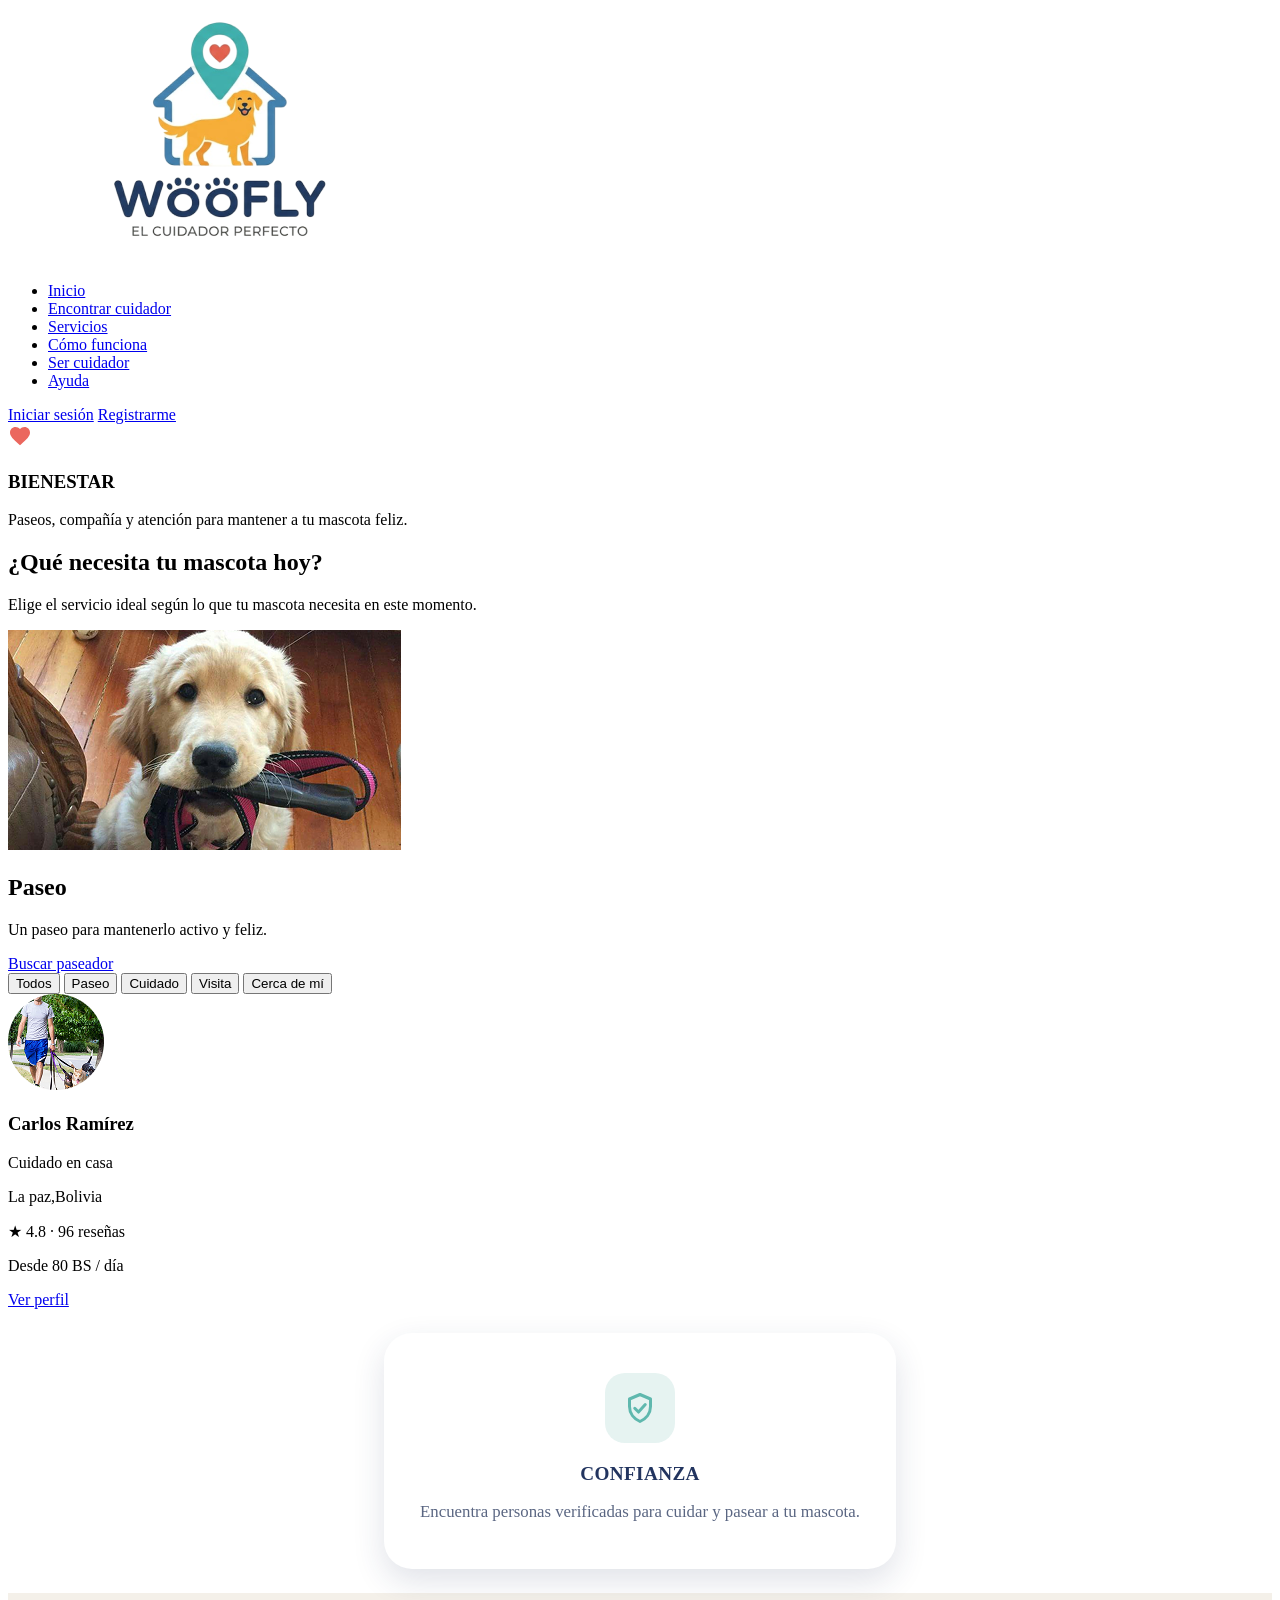
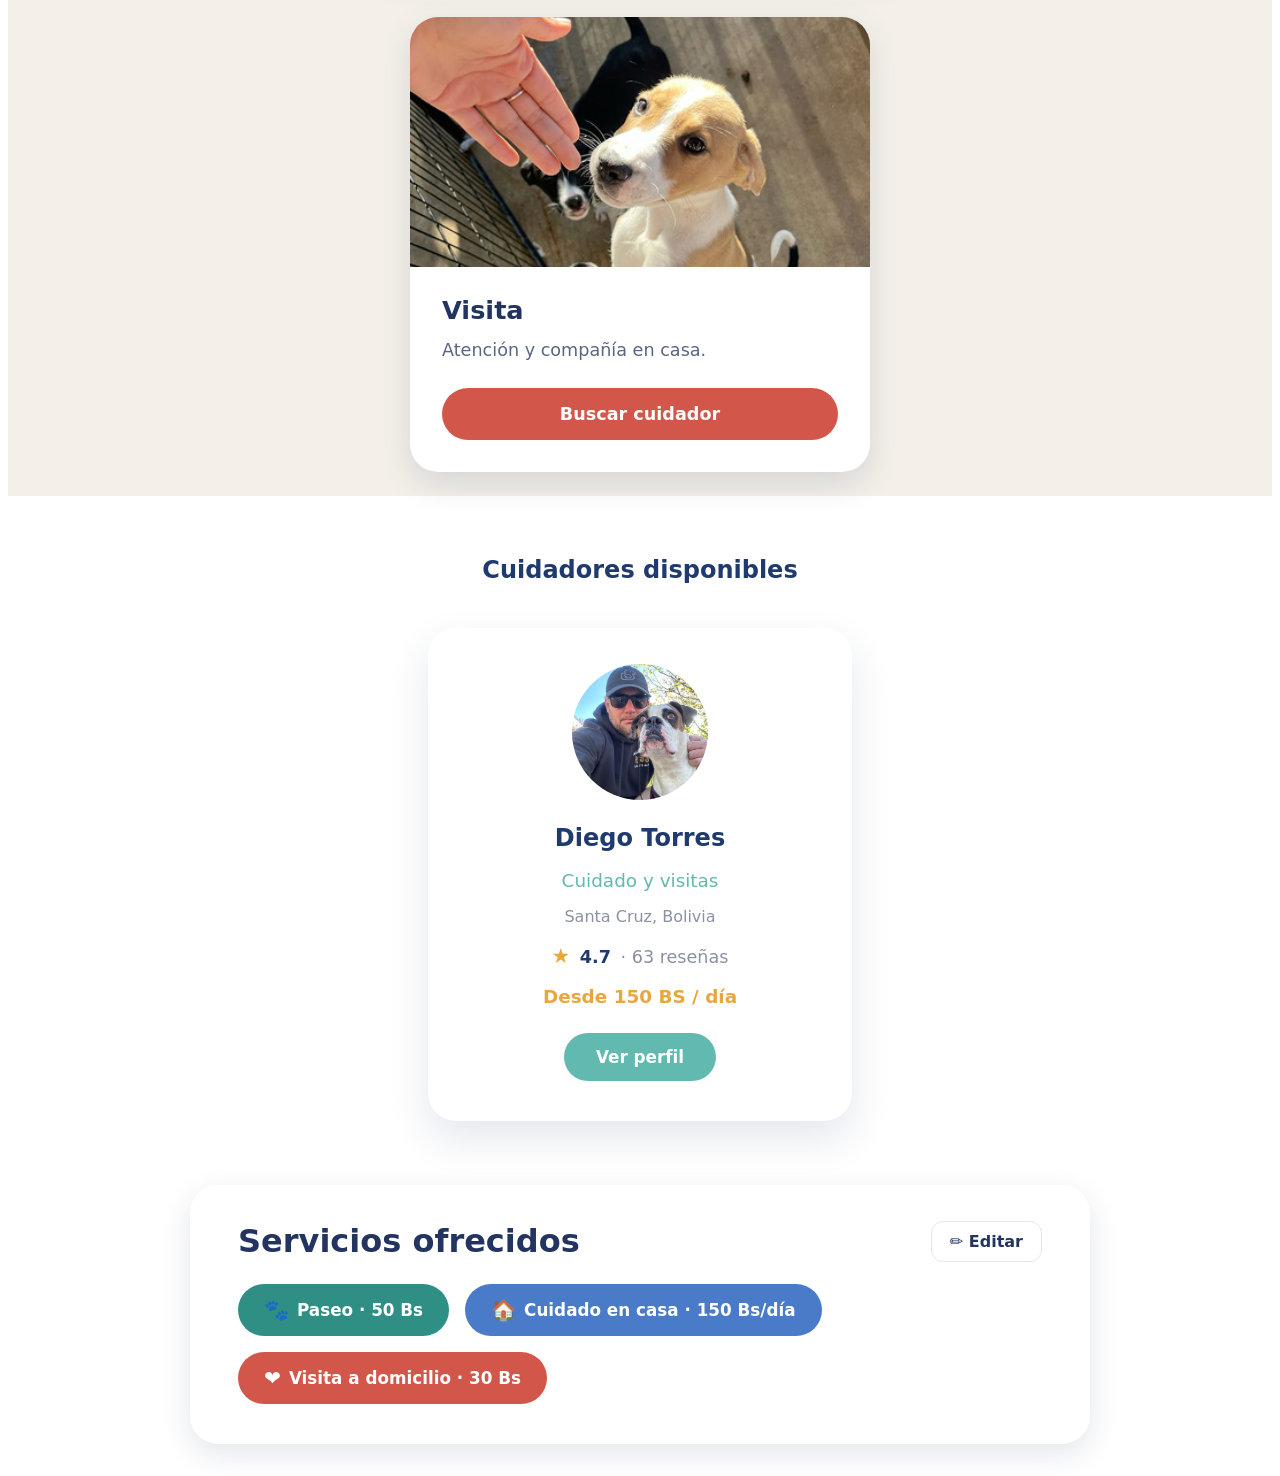
==== index.html @ 5b4094e2 "Merge pull request #14 from raquelgonzales-droid/ramaRaquel Implementación W11 - Filtros de búsqueda" ====
<!DOCTYPE html>
<html lang="es">

<head>
    <meta charset="UTF-8">
    <meta name="viewport" content="width=device-width, initial-scale=1.0">
    <title>Woofly</title>
    <link rel="stylesheet" href="css/style.css">
</head>

<body>

    <!-- W1: MENÚ DE NAVEGACIÓN -->
    <header id="w1" class="header">
        <nav class="navbar">

            <!-- LOGO -->
            <div class="logo">
               <img src="logo-woofly.png" alt="Logo Woofly">
            </div>

            <!-- MENÚ DE NAVEGACIÓN -->
            <ul class="nav-links">
                <li><a href="#w1">Inicio</a></li>
                <li><a href="#w13">Encontrar cuidador</a></li>
                <li><a href="#w7">Servicios</a></li>
                <li><a href="#w37">Cómo funciona</a></li>
                <li><a href="#w49">Ser cuidador</a></li>
                <li><a href="#">Ayuda</a></li>
            </ul>

            <!-- BOTONES -->
            <div class="nav-buttons">
                <a href="#" class="btn-login">Iniciar sesión</a>
                <a href="#" class="btn-register">Registrarme</a>
            </div>

        </nav>
    </header>
    <!-- FRANJA DE BENEFICIOS (W5: BIENESTAR) -->
    <section class="beneficios-seccion">
        <div class="beneficios-grid">

            <!-- Espacio reservado para Beneficio 1 (si un compañero hace Confianza) -->
            <div class="beneficio-espacio"></div>

            <!-- W5: BENEFICIO BIENESTAR -->
            <article id="w5" class="w5-tarjeta">
                <div class="w5-icono">
                    <svg width="24" height="24" viewBox="0 0 24 24" fill="#eb675e" xmlns="http://www.w3.org/2000/svg" aria-hidden="true">
                        <path d="M12 21.35l-1.45-1.32C5.4 15.36 2 12.28 2 8.5 2 5.42 4.42 3 7.5 3c1.74 0 3.41.81 4.5 2.09C13.09 3.81 14.76 3 16.5 3 19.58 3 22 5.42 22 8.5c0 3.78-3.4 6.86-8.55 11.54L12 21.35z"/>
                    </svg>
                </div>
                <h3>BIENESTAR</h3>
                <p>Paseos, compañía y atención para mantener a tu mascota feliz.</p>
            </article>

            <!-- Espacio reservado para Beneficio 3 (si un compañero hace Comodidad) -->
            <div class="beneficio-espacio"></div>

        </div>
    </section>
    <!-- W6: TÍTULO DE SERVICIOS -->
    <section id="w6" class="w6-encabezado">
        <h2>¿Qué necesita tu mascota hoy?</h2>
        <p>Elige el servicio ideal según lo que tu mascota necesita en este momento.</p>
    </section>

    <main>

        <!-- W7: SERVICIO DE PASEO -->
        <section id="w7" class="servicio-paseo">
            <div class="tarjeta-paseo">

                <img src="perro-paseo.png" alt="Perro disfrutando de un paseo">

                <div class="contenido-paseo">
                    <h2>Paseo</h2>

                    <p>
                        Un paseo para mantenerlo activo y feliz.
                    </p>

                    <a href="#w13" class="btn-paseador">
                        Buscar paseador
                    </a>
                </div>

            </div>
        </section>
        <!-- W11: FILTROS DE BÚSQUEDA -->
    <section id="w11" class="w11-filtros" aria-label="Filtros de búsqueda de cuidadores">
        <button type="button" class="w11-pill activo" data-filtro="todos">Todos</button>
        <button type="button" class="w11-pill" data-filtro="paseo">Paseo</button>
        <button type="button" class="w11-pill" data-filtro="cuidado">Cuidado</button>
        <button type="button" class="w11-pill" data-filtro="visita">Visita</button>
        <button type="button" class="w11-pill" data-filtro="cerca">Cerca de mí</button>
    </section>

        <!-- W13: PERFIL DE CUIDADOR 2 -->
        <section id="w13">
            <article class="w13-tarjeta">
                <img src="carlos-ramirez.png" alt="Foto de perfil de Carlos Ramírez" class="w13-foto">

                <h3 class="w13-nombre">Carlos Ramírez</h3>

                <p class="w13-servicio">Cuidado en casa</p>

                <p class="w13-ubicacion">La paz,Bolivia</p>

                <div class="w13-calificacion">
                    <span class="w13-estrella" aria-hidden="true">★</span>
                    <span class="w13-puntaje">4.8</span>
                    <span class="w13-resenas">· 96 reseñas</span>
                </div>

                <p class="w13-precio">Desde 80 BS / día</p>

                <a href="perfil-cuidador.html" class="w13-btn">Ver perfil</a>
            </article>
        </section>

        <!-- W19: PRESENTACIÓN -->
        <section id="w19"></section>

        <!-- W25: RESEÑAS DE OTRAS FAMILIAS -->
        <section id="w25"></section>

        <!-- W31: MAPA DE UBICACIÓN -->
        <section id="w31"></section>

        <!-- W37: PASO 03 - RESERVA -->
        <section id="w37"></section>

        <!-- W43: SERVICIO DE VISITAS -->
        <section id="w43"></section>

        <!-- W49: BENEFICIO: CONECTA CON DUEÑOS -->
        <section id="w49"></section>

    </main>
    <header>
        <!-- Encabezado y navegación -->
    </header>

    <main>

        <!-- SECCIONES W1 - W34 -->

        <section id="w1">
            <!-- W1 -->
        </section>

        <section id="w2">
            <!-- W2 -->
        </section>

        <section id="w3">
    <article class="w3-tarjeta">
        <div class="w3-icono" aria-hidden="true">
            <!-- Escudo con check: símbolo de seguridad y confianza -->
            <svg viewBox="0 0 24 24" fill="none"
                stroke="currentColor"
                stroke-width="2"
                stroke-linecap="round"
                stroke-linejoin="round">
                <path d="M12 3l7 3v5c0 4.5-3 8.2-7 10-4-1.8-7-5.5-7-10V6l7-3z"/>
                <path d="M8.5 12.2l2.5 2.5 4.5-5"/>
            </svg>
        </div>

        <h2>Confianza</h2>

        <p>
            Encuentra personas verificadas para cuidar y pasear a tu mascota.
        </p>
    </article>
</section>

        <section id="w4">
            <!-- W4 -->
        </section>

        <section id="w5">
            <!-- W5 -->
        </section>

        <section id="w6">
            <!-- W6 -->
        </section>

        <section id="w7">
            <!-- W7 -->
        </section>

        <section id="w8">
            <!-- W8 -->
        </section>

      
<section id="w9">
    <article class="w9-tarjeta">

        <img
            src="visita.jpg"
            alt="Una mano extendida saluda a un cachorro que mira hacia arriba"
        >

        <div class="w9-contenido">
            <h2>Visita</h2>

            <p>Atención y compañía en casa.</p>

            <a class="w9-boton" href="encontrar.html">
                Buscar cuidador
            </a>
        </div>

    </article>
</section>


        <section id="w10">
            <!-- W10 -->
        </section>

        <section id="w11">
            <!-- W11 -->
        </section>

        <section id="w12">
            <!-- W12 -->
        </section>

        <section id="w13">
            <!-- W13 -->
        </section>

        <section id="w14">
            <!-- W14 -->
        </section>

       
<section id="w15">
  <div class="w15-contenedor">

    <h2 class="w15-titulo">Cuidadores disponibles</h2>

    <article class="w15-tarjeta">

      <img
        class="w15-foto"
        src="diego-torres.jpg"
        alt="Foto de perfil de Diego Torres con su perro"
      >

      <h3 class="w15-nombre">Diego Torres</h3>

      <p class="w15-servicio">Cuidado y visitas</p>

      <p class="w15-ciudad">Santa Cruz, Bolivia</p>

      <p class="w15-calificacion">
        <span class="w15-estrella">★</span>
        <strong>4.7</strong>
        <span class="w15-resenas">· 63 reseñas</span>
      </p>

      <p class="w15-precio">Desde 150 BS / día</p>

      <a class="w15-boton" href="perfil.html?id=diego-torres">
        Ver perfil
      </a>

    </article>
  </div>
</section>


        <section id="w16">
            <!-- W16 -->
        </section>

        <section id="w17">
            <!-- W17 -->
        </section>

        <section id="w18">
            <!-- W18 -->
        </section>

        <section id="w19">
            <!-- W19 -->
        </section>

        <section id="w20">
            <!-- W20 -->
        </section>


      
            
<section id="w21">

    <!-- SECCIÓN 21: SERVICIOS OFRECIDOS -->
    <div class="w21-card">

        <div class="w21-cabecera">
            <h1>Servicios ofrecidos</h1>

            <button class="w21-btn w21-btn-sec" type="button" id="w21-abrir">
                ✏️ Editar
            </button>
        </div>

        <ul class="w21-servicios" id="w21-servicios"></ul>

    </div>

    <!-- VENTANA PARA AÑADIR, EDITAR O ELIMINAR SERVICIOS -->
    <dialog id="w21-ventana" aria-labelledby="w21-titulo-ventana">

        <div class="w21-modal">

            <div class="w21-modal-cab">
                <h2 id="w21-titulo-ventana">Editar servicios</h2>

                <button class="w21-btn w21-btn-sec w21-cerrar"
                        type="button"
                        id="w21-cerrar"
                        aria-label="Cerrar">
                    ✕
                </button>
            </div>

            <form class="w21-formulario" id="w21-formulario" novalidate>

                <label class="w21-campo">
                    Icono
                    <select id="w21-icono">
                        <option>🐾</option>
                        <option>🏠</option>
                        <option>❤️</option>
                        <option>🦮</option>
                        <option>🐕</option>
                        <option>🐈</option>
                        <option>🛁</option>
                        <option>✂️</option>
                        <option>🚗</option>
                        <option>🩺</option>
                    </select>
                </label>

                <label class="w21-campo w21-nombre-campo">
                    Nombre del servicio
                    <input id="w21-nombre"
                           type="text"
                           maxlength="40"
                           placeholder="Ej.: Baño y corte">
                </label>

                <label class="w21-campo">
                    Precio (Bs)
                    <input id="w21-precio"
                           type="number"
                           min="0"
                           step="any"
                           placeholder="0">
                </label>

                <label class="w21-campo">
                    Cobro
                    <select id="w21-unidad">
                        <option value="">Por servicio</option>
                        <option value="/día">Por día</option>
                        <option value="/hora">Por hora</option>
                    </select>
                </label>

                <p class="w21-error" id="w21-error" role="alert"></p>

                <div class="w21-acciones">
                    <button class="w21-btn" type="submit" id="w21-guardar">
                        Añadir servicio
                    </button>

                    <button class="w21-btn w21-btn-sec"
                            type="button"
                            id="w21-cancelar"
                            hidden>
                        Cancelar edición
                    </button>
                </div>

            </form>

            <ul class="w21-lista" id="w21-lista"></ul>

            <div class="w21-modal-pie">
                <button class="w21-btn w21-btn-sec w21-pequeno"
                        type="button"
                        id="w21-restaurar">
                    Restaurar servicios iniciales
                </button>

                <button class="w21-btn" type="button" id="w21-listo">
                    Listo
                </button>
            </div>

        </div>
    </dialog>



        <section id="w22">
            <!-- W22 -->
        </section>

        <section id="w23">
            <!-- W23 -->
        </section>

        <section id="w24">
            <!-- W24 -->
        </section>

        <section id="w25">
            <!-- W25 -->
        </section>

        <section id="w26">
            <!-- W26 -->
        </section>

        <section id="w27">
            <!-- W27 -->
        </section>

        <section id="w28">
            <!-- W28 -->
        </section>

        <section id="w29">
            <!-- W29 -->
        </section>

        <section id="w30">
            <!-- W30 -->
        </section>

        <section id="w31">
            <!-- W31 -->
        </section>

        <section id="w32">
            <!-- W32 -->
        </section>

        <section id="w33">
            <!-- W33 -->
        </section>

        <section id="w34">
            <!-- W34 -->
        </section>

    </main>

    <footer>
        <!-- Pie de página -->
    </footer>

    <script src="js/script.js"></script>

</body>
</html>
---- css/style.css ----
#w3 {
    --w3-bg: #f4f0e9;
    --w3-card: #ffffff;
    --w3-title: #22345f;
    --w3-text: #5a6682;
    --w3-icon-bg: #e6f3f1;
    --w3-icon: #5fb8ae;
    --w3-shadow: 0 12px 32px rgba(34, 52, 95, 0.14);

    display: flex;
    justify-content: center;
    align-items: center;
    padding: 24px 16px;
}

#w3 .w3-tarjeta {
    width: 100%;
    max-width: 440px;
    background: var(--w3-card);
    border-radius: 28px;
    padding: 40px 36px 44px;
    text-align: center;
    box-shadow: var(--w3-shadow);
    transition: transform 0.2s ease, box-shadow 0.2s ease;
}

#w3 .w3-tarjeta:hover {
    transform: translateY(-4px);
    box-shadow: 0 18px 40px rgba(34, 52, 95, 0.18);
}

#w3 .w3-icono {
    width: 70px;
    height: 70px;
    margin: 0 auto 20px;
    display: grid;
    place-items: center;
    border-radius: 20px;
    background: var(--w3-icon-bg);
    color: var(--w3-icon);
}

#w3 .w3-icono svg {
    width: 36px;
    height: 36px;
}

#w3 .w3-tarjeta h2 {
    margin: 0 0 14px;
    font-size: 1.2rem;
    font-weight: 800;
    letter-spacing: 0.02em;
    text-transform: uppercase;
    color: var(--w3-title);
}

#w3 .w3-tarjeta p {
    margin: 0;
    font-size: 1.05rem;
    line-height: 1.6;
    color: var(--w3-text);
}

/* Adaptación para celulares */
@media (max-width: 480px) {
    #w3 .w3-tarjeta {
        padding: 32px 24px 36px;
        border-radius: 22px;
    }
}

/* Accesibilidad: reducir movimiento */
@media (prefers-reduced-motion: reduce) {
    #w3 .w3-tarjeta {
        transition: none;
    }

    #w3 .w3-tarjeta:hover {
        transform: none;
    }
}


#w15 {
  font-family: "Inter", system-ui, sans-serif;
  color: #1f3a6e;
}

#w15 * {
  box-sizing: border-box;
}

.w15-contenedor {
  max-width: 1100px;
  margin: 0 auto;
  padding: 40px 20px;
  display: flex;
  flex-direction: column;
  align-items: center;
  gap: 24px;
}

.w15-titulo {
  font-size: 1.5rem;
  font-weight: 700;
}

.w15-tarjeta {
  width: 100%;
  max-width: 424px;
  background: #ffffff;
  border-radius: 28px;
  padding: 36px 32px 40px;
  text-align: center;
  box-shadow: 0 18px 40px rgba(31, 58, 110, 0.12);
  transition: transform 0.25s ease, box-shadow 0.25s ease;
}

.w15-tarjeta:hover {
  transform: translateY(-4px);
  box-shadow: 0 24px 48px rgba(31, 58, 110, 0.18);
}

.w15-foto {
  width: 136px;
  height: 136px;
  border-radius: 50%;
  object-fit: cover;
  display: block;
  margin: 0 auto 22px;
  background: #e6e2d8;
}

.w15-nombre {
  font-size: 1.5rem;
  font-weight: 700;
  margin-bottom: 8px;
}

.w15-servicio {
  color: #62b9b0;
  font-size: 1.15rem;
  font-weight: 500;
  margin-bottom: 8px;
}

.w15-ciudad {
  color: #8a91a3;
  font-size: 1rem;
  margin-bottom: 14px;
}

.w15-calificacion {
  font-size: 1.1rem;
  margin-bottom: 16px;
}

.w15-calificacion strong {
  margin: 0 4px;
}

.w15-estrella {
  color: #e9a63f;
  font-size: 1.3rem;
}

.w15-resenas {
  color: #8a91a3;
}

.w15-precio {
  color: #e9a63f;
  font-weight: 700;
  font-size: 1.15rem;
  margin-bottom: 26px;
}

.w15-boton {
  display: inline-block;
  background: #62b9b0;
  color: #ffffff;
  text-decoration: none;
  font-weight: 700;
  font-size: 1.05rem;
  padding: 14px 32px;
  border-radius: 999px;
  transition: background 0.2s ease, transform 0.2s ease;
}

.w15-boton:hover {
  background: #4da39a;
  transform: scale(1.04);
}

.w15-boton:focus-visible {
  outline: 3px solid #1f3a6e;
  outline-offset: 3px;
}

@media (max-width: 480px) {
  .w15-contenedor {
    padding: 24px 14px;
  }

  .w15-tarjeta {
    padding: 28px 20px 32px;
    border-radius: 22px;
  }

  .w15-nombre {
    font-size: 1.3rem;
  }
}

/* =========================================
   W9 - SERVICIO: VISITA
   Estilos exclusivos de la sección W9
========================================= */

#w9 {
    --w9-bg: #f4f0e9;
    --w9-card: #ffffff;
    --w9-title: #22345f;
    --w9-text: #5a6682;
    --w9-boton: #d2574a;
    --w9-boton-hover: #b9463a;
    --w9-shadow: 0 12px 32px rgba(34, 52, 95, 0.14);

    box-sizing: border-box;
    width: 100%;
    min-height: 500px;
    padding: 24px 16px;

    display: flex;
    align-items: center;
    justify-content: center;

    background: var(--w9-bg);

    font-family: Inter, "Segoe UI", system-ui, -apple-system,
        Roboto, Arial, sans-serif;
}

#w9 *,
#w9 *::before,
#w9 *::after {
    box-sizing: border-box;
}

/* Tarjeta principal */

#w9 .w9-tarjeta {
    width: 100%;
    max-width: 460px;
    overflow: hidden;

    background: var(--w9-card);
    border-radius: 28px;
    box-shadow: var(--w9-shadow);
}

/* Imagen */

#w9 .w9-tarjeta img {
    display: block;
    width: 100%;
    height: 250px;
    object-fit: cover;
}

/* Contenido */

#w9 .w9-contenido {
    padding: 28px 32px 32px;
}

#w9 .w9-contenido h2 {
    margin: 0 0 12px;
    font-size: 1.6rem;
    font-weight: 800;
    color: var(--w9-title);
}

#w9 .w9-contenido p {
    margin: 0 0 24px;
    font-size: 1.1rem;
    line-height: 1.5;
    color: var(--w9-text);
}

/* Botón */

#w9 .w9-boton {
    display: block;
    width: 100%;
    padding: 16px 24px;
    border-radius: 999px;

    background: var(--w9-boton);
    color: #ffffff;

    text-align: center;
    text-decoration: none;
    font-weight: 700;
    font-size: 1.1rem;

    transition: background 0.15s ease, transform 0.15s ease;
}

#w9 .w9-boton:hover {
    background: var(--w9-boton-hover);
    transform: translateY(-2px);
}

#w9 .w9-boton:focus-visible {
    outline: 3px solid var(--w9-title);
    outline-offset: 3px;
}

/* Modo oscuro automático */

@media (prefers-color-scheme: dark) {
    :root:not([data-theme="light"]) #w9 {
        --w9-bg: #151a26;
        --w9-card: #1f2638;
        --w9-title: #e8edff;
        --w9-text: #b4bdd6;
        --w9-boton: #c9503f;
        --w9-boton-hover: #b0402f;
        --w9-shadow: 0 12px 32px rgba(0, 0, 0, 0.45);
    }
}

/* Modo oscuro manual */

:root[data-theme="dark"] #w9 {
    --w9-bg: #151a26;
    --w9-card: #1f2638;
    --w9-title: #e8edff;
    --w9-text: #b4bdd6;
    --w9-boton: #c9503f;
    --w9-boton-hover: #b0402f;
    --w9-shadow: 0 12px 32px rgba(0, 0, 0, 0.45);
}

/* Adaptación para celulares */

@media (max-width: 480px) {
    #w9 .w9-tarjeta {
        border-radius: 22px;
    }

    #w9 .w9-tarjeta img {
        height: 210px;
    }

    #w9 .w9-contenido {
        padding: 22px 20px 26px;
    }
}

/* Accesibilidad: reducir movimiento */

@media (prefers-reduced-motion: reduce) {
    #w9 .w9-boton {
        transition: none;
    }

    #w9 .w9-boton:hover {
        transform: none;
    }
}

/* =========================================
   W21 - SERVICIOS OFRECIDOS
   Estilos exclusivos de la sección 21
========================================= */

#w21 {
    --w21-bg: #f6f2eb;
    --w21-card: #ffffff;
    --w21-title: #22345f;
    --w21-text: #3b4560;
    --w21-muted: #6b7388;
    --w21-line: #e3e6ef;
    --w21-field: #f7f8fc;
    --w21-shadow: 0 10px 30px rgba(34, 52, 95, 0.12);

    color: var(--w21-text);
    font-family: Inter, "Segoe UI", system-ui, sans-serif;
    padding: 24px 16px;
    display: flex;
    justify-content: center;
    align-items: center;
    width: 100%;
    box-sizing: border-box;
}

#w21 *,
#w21 *::before,
#w21 *::after {
    box-sizing: border-box;
}

/* Recuadro principal */

#w21 .w21-card {
    width: 100%;
    max-width: 900px;
    background: var(--w21-card);
    border-radius: 28px;
    padding: 36px 48px 40px;
    box-shadow: var(--w21-shadow);
}

#w21 .w21-cabecera {
    display: flex;
    align-items: center;
    justify-content: space-between;
    gap: 16px;
    margin-bottom: 22px;
}

#w21 .w21-cabecera h1 {
    margin: 0;
    font-size: clamp(1.4rem, 4vw, 2rem);
    color: var(--w21-title);
    font-weight: 800;
}

/* Servicios */

#w21 .w21-servicios {
    display: flex;
    flex-wrap: wrap;
    gap: 16px;
    list-style: none;
    margin: 0;
    padding: 0;
}

#w21 .w21-servicio {
    display: inline-flex;
    align-items: center;
    gap: 8px;
    padding: 16px 26px;
    border-radius: 999px;
    color: #ffffff;
    font-weight: 700;
    font-size: 1.05rem;
}

#w21 .w21-c0 { background: #2f8f85; }
#w21 .w21-c1 { background: #4a7bc8; }
#w21 .w21-c2 { background: #d2574a; }
#w21 .w21-c3 { background: #7a5cc2; }
#w21 .w21-c4 { background: #a8700f; }
#w21 .w21-c5 { background: #4c8c3a; }

#w21 .w21-icono {
    font-size: 1.2em;
    line-height: 1;
}

#w21 .w21-vacio {
    color: var(--w21-muted);
    margin: 0;
}

/* Botones */

#w21 .w21-btn {
    font: inherit;
    font-weight: 700;
    border: 0;
    border-radius: 12px;
    padding: 10px 18px;
    cursor: pointer;
    background: var(--w21-title);
    color: #ffffff;
}

#w21 .w21-btn-sec {
    background: transparent;
    color: var(--w21-title);
    border: 1px solid var(--w21-line);
}

#w21 .w21-btn-peligro {
    background: transparent;
    color: #c0392b;
    border: 1px solid var(--w21-line);
}

#w21 .w21-pequeno {
    padding: 6px 12px;
    font-size: 0.9rem;
}

#w21 .w21-btn:focus-visible,
#w21 input:focus-visible,
#w21 select:focus-visible {
    outline: 3px solid var(--w21-title);
    outline-offset: 2px;
}

/* Ventana emergente */

#w21 dialog {
    width: min(640px, calc(100% - 24px));
    max-height: calc(100% - 24px);
    padding: 0;
    border: 0;
    border-radius: 24px;
    overflow: auto;
    background: var(--w21-card);
    color: var(--w21-text);
    box-shadow: 0 20px 60px rgba(0, 0, 0, 0.35);
}

#w21 dialog::backdrop {
    background: rgba(15, 20, 35, 0.55);
}

#w21 .w21-modal {
    padding: 28px 28px 24px;
}

#w21 .w21-modal-cab {
    display: flex;
    align-items: center;
    justify-content: space-between;
    margin-bottom: 18px;
}

#w21 .w21-modal-cab h2 {
    margin: 0;
    font-size: 1.3rem;
    color: var(--w21-title);
}

#w21 .w21-cerrar {
    font-size: 1.1rem;
    padding: 6px 12px;
}

/* Formulario */

#w21 .w21-formulario {
    display: grid;
    grid-template-columns: 90px 1fr 130px 120px;
    gap: 12px;
    align-items: end;
}

#w21 .w21-campo {
    display: flex;
    flex-direction: column;
    gap: 6px;
    font-size: 0.85rem;
    font-weight: 600;
    color: var(--w21-muted);
}

#w21 input,
#w21 select {
    font: inherit;
    font-size: 1rem;
    color: var(--w21-text);
    background: var(--w21-field);
    border: 1px solid var(--w21-line);
    border-radius: 12px;
    padding: 10px 12px;
    width: 100%;
}

#w21 .w21-error {
    grid-column: 1 / -1;
    color: #c0392b;
    font-size: 0.9rem;
    margin: 0;
    min-height: 1.2em;
}

#w21 .w21-acciones {
    grid-column: 1 / -1;
    display: flex;
    flex-wrap: wrap;
    gap: 10px;
}

/* Lista de servicios dentro del modal */

#w21 .w21-lista {
    margin: 20px 0 0;
    padding: 0;
    display: grid;
    gap: 10px;
    list-style: none;
}

#w21 .w21-fila {
    display: flex;
    align-items: center;
    justify-content: space-between;
    gap: 12px;
    padding: 10px 14px;
    border: 1px solid var(--w21-line);
    border-radius: 14px;
}

#w21 .w21-nombre-fila {
    font-weight: 600;
    color: var(--w21-title);
    overflow-wrap: anywhere;
}

#w21 .w21-botones {
    display: flex;
    gap: 8px;
    flex-shrink: 0;
}

/* Pie del modal */

#w21 .w21-modal-pie {
    display: flex;
    justify-content: space-between;
    flex-wrap: wrap;
    gap: 10px;
    margin-top: 22px;
}

/* Adaptación para celulares */

@media (max-width: 700px) {
    #w21 .w21-card {
        padding: 26px 20px 30px;
        border-radius: 22px;
    }

    #w21 .w21-servicios {
        flex-direction: column;
    }

    #w21 .w21-servicio {
        justify-content: center;
    }

    #w21 .w21-modal {
        padding: 22px 18px 20px;
    }

    #w21 .w21-formulario {
        grid-template-columns: 1fr 1fr;
    }

    #w21 .w21-nombre-campo {
        grid-column: 1 / -1;
        order: -1;
    }

    #w21 .w21-fila {
        flex-direction: column;
        align-items: stretch;
    }

    #w21 .w21-botones {
        justify-content: flex-end;
    }
}
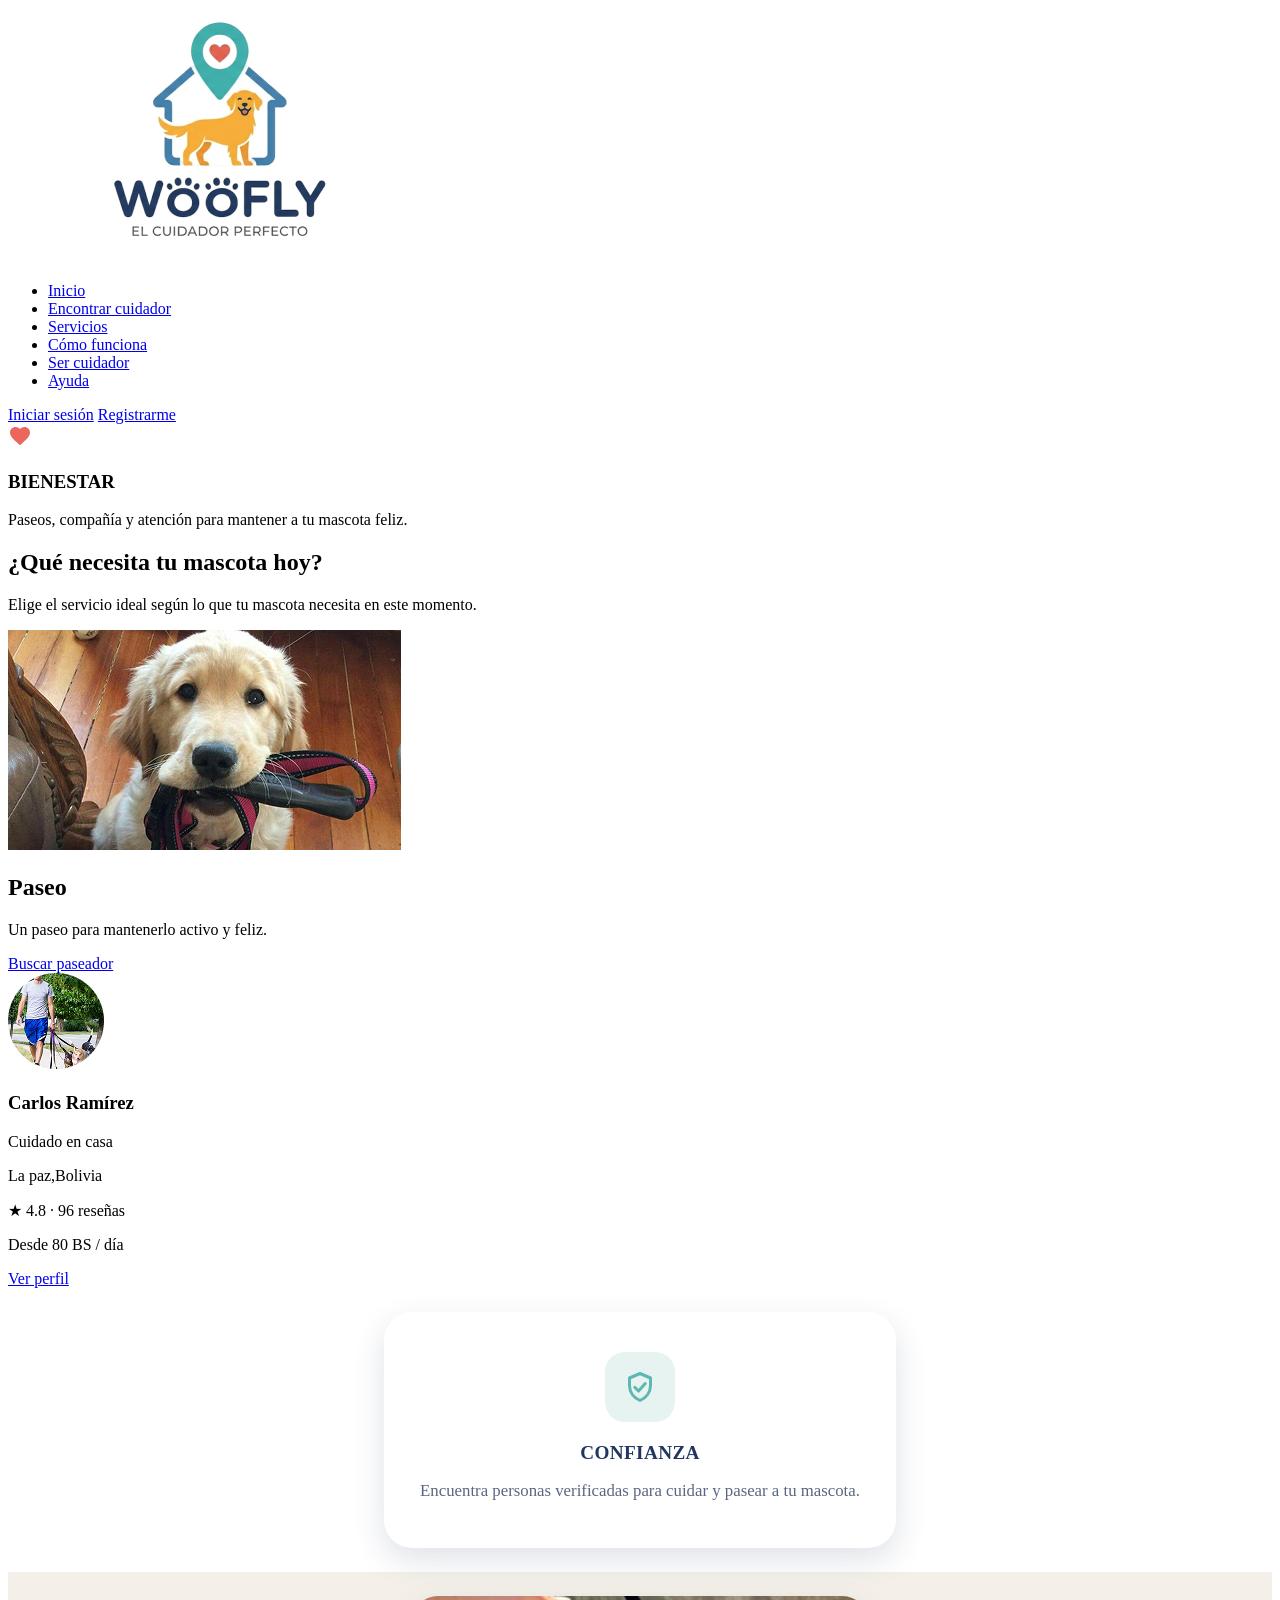
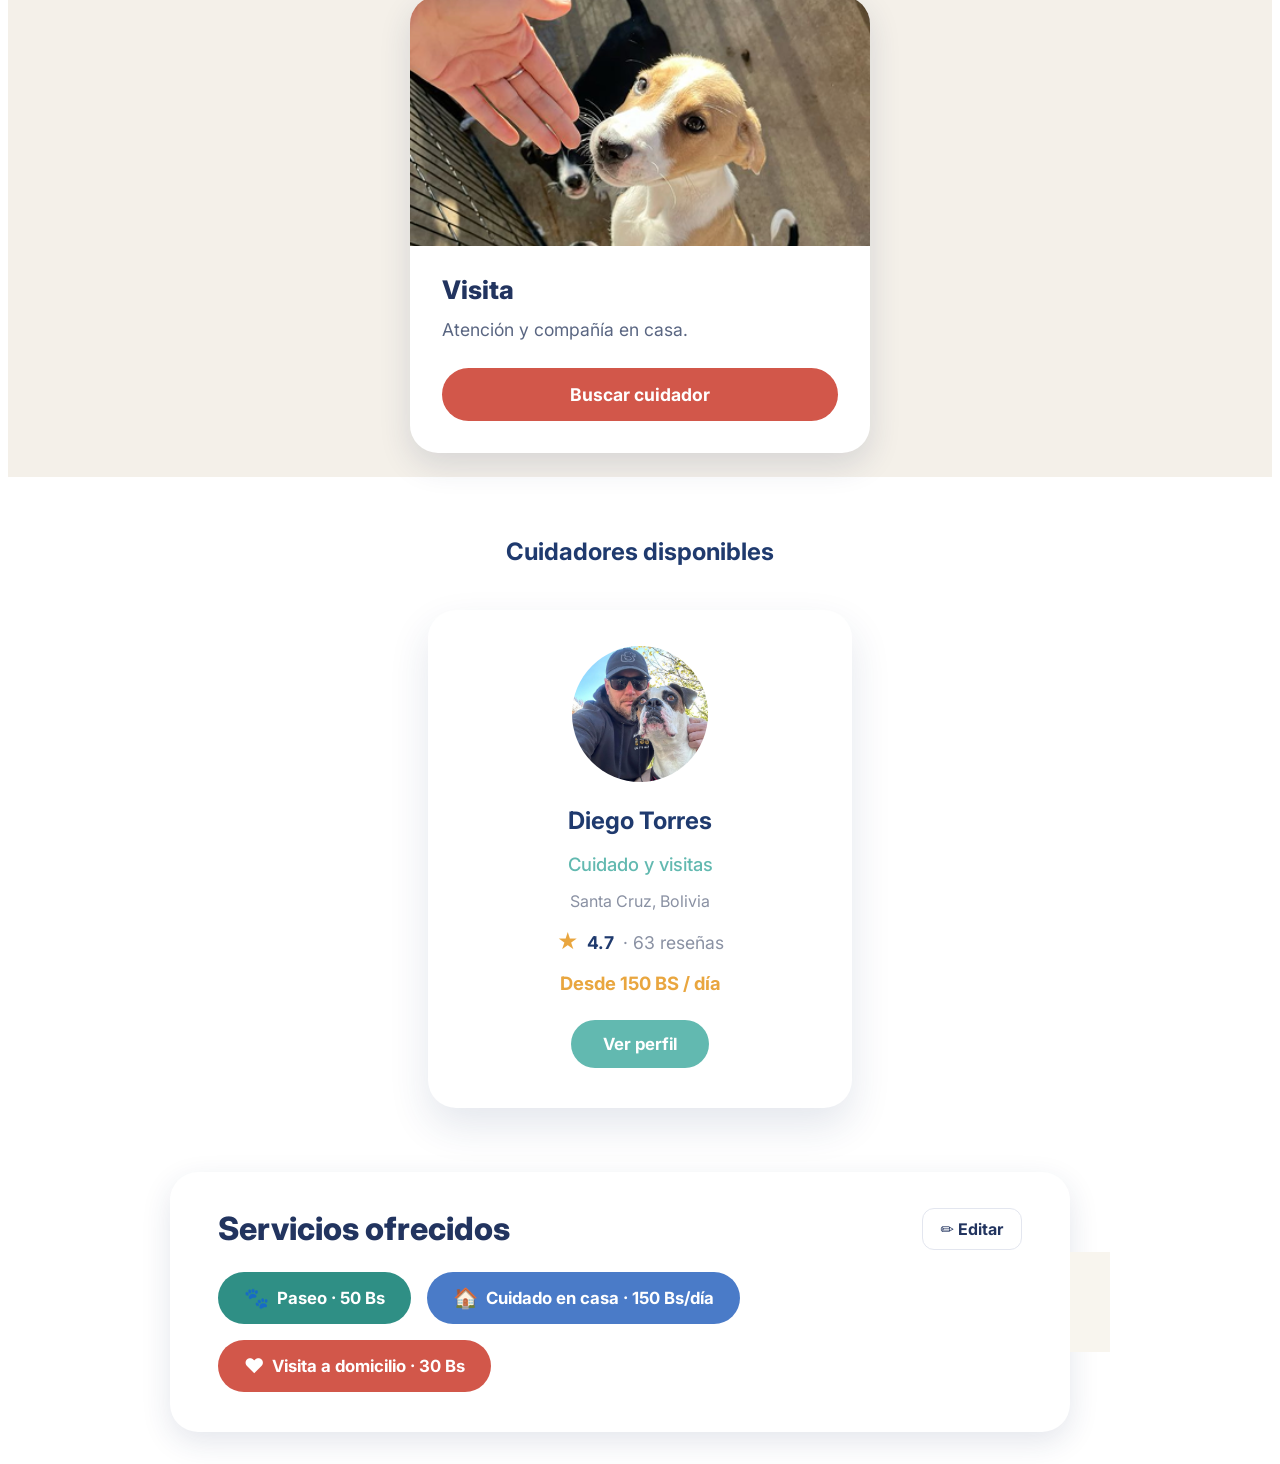
==== commit d384eed9: "Agregar W27 filtros de búsqueda" ====
--- a/index.html
+++ b/index.html
@@ -6,6 +6,7 @@
     <meta name="viewport" content="width=device-width, initial-scale=1.0">
     <title>Woofly</title>
     <link rel="stylesheet" href="css/style.css">
+    <link href="https://fonts.googleapis.com/css2?family=Inter:wght@400;500;600;700&display=swap" rel="stylesheet">
 </head>
 
 <body>
@@ -88,14 +89,6 @@
 
             </div>
         </section>
-        <!-- W11: FILTROS DE BÚSQUEDA -->
-    <section id="w11" class="w11-filtros" aria-label="Filtros de búsqueda de cuidadores">
-        <button type="button" class="w11-pill activo" data-filtro="todos">Todos</button>
-        <button type="button" class="w11-pill" data-filtro="paseo">Paseo</button>
-        <button type="button" class="w11-pill" data-filtro="cuidado">Cuidado</button>
-        <button type="button" class="w11-pill" data-filtro="visita">Visita</button>
-        <button type="button" class="w11-pill" data-filtro="cerca">Cerca de mí</button>
-    </section>
 
         <!-- W13: PERFIL DE CUIDADOR 2 -->
         <section id="w13">
--- a/css/style.css
+++ b/css/style.css
@@ -1,4 +1,6 @@
-
+/* =================================
+   W3 - BENEFICIO: CONFIANZA
+================================= */
 
 #w3 {
     --w3-bg: #f4f0e9;
@@ -81,6 +83,8 @@
         transform: none;
     }
 }
+
+
 
 
 #w15 {
@@ -214,6 +218,7 @@
   }
 }
 
+
 /* =========================================
    W9 - SERVICIO: VISITA
    Estilos exclusivos de la sección W9
@@ -671,3 +676,231 @@
         justify-content: flex-end;
     }
 }
+
+
+
+#w27 {
+  --w27-azul: #1f3a6e;
+  --w27-turquesa: #62b9b0;
+  --w27-turquesa-oscuro: #4da39a;
+  --w27-naranja: #e9a63f;
+  --w27-naranja-oscuro: #d6922a;
+  --w27-gris: #8a91a3;
+  --w27-fondo: #f8f5ee;
+  --w27-campo: #efece4;
+  --w27-borde: #dedacd;
+  --w27-blanco: #fff;
+
+  font-family: "Inter", sans-serif;
+  color: var(--w27-azul);
+  background: var(--w27-fondo);
+  padding: 40px 20px 60px;
+}
+
+#w27 *,
+#w27 *::before,
+#w27 *::after {
+  box-sizing: border-box;
+}
+
+#w27 .w27-contenedor {
+  max-width: 1100px;
+  margin: 0 auto;
+}
+
+#w27 .w27-encabezado {
+  margin-bottom: 24px;
+}
+
+#w27 .w27-encabezado h2 {
+  font-size: 1.9rem;
+  margin-bottom: 8px;
+}
+
+#w27 .w27-encabezado p {
+  color: var(--w27-gris);
+}
+
+/* Filtros */
+
+#w27 .w27-filtros {
+  background: var(--w27-blanco);
+  border-radius: 24px;
+  padding: 28px 32px;
+  display: flex;
+  flex-wrap: wrap;
+  align-items: flex-end;
+  gap: 16px;
+  box-shadow: 0 14px 34px rgba(31, 58, 110, 0.1);
+}
+
+#w27 .w27-campo {
+  display: flex;
+  flex-direction: column;
+  gap: 6px;
+  flex: 1 1 170px;
+  max-width: 220px;
+}
+
+#w27 .w27-campo label {
+  font-size: 0.85rem;
+  color: var(--w27-gris);
+}
+
+#w27 .w27-campo select,
+#w27 .w27-campo input {
+  width: 100%;
+  height: 46px;
+  background: var(--w27-campo);
+  border: 1px solid var(--w27-borde);
+  border-radius: 14px;
+  padding: 0 14px;
+  font: inherit;
+  font-size: 0.95rem;
+  color: var(--w27-azul);
+}
+
+#w27 .w27-campo select:focus,
+#w27 .w27-campo input:focus {
+  outline: 3px solid rgba(98, 185, 176, 0.5);
+  border-color: var(--w27-turquesa);
+}
+
+#w27 .w27-boton-buscar {
+  height: 46px;
+  padding: 0 34px;
+  border: none;
+  border-radius: 14px;
+  background: var(--w27-naranja);
+  color: var(--w27-blanco);
+  font: inherit;
+  font-weight: 700;
+  font-size: 1rem;
+  cursor: pointer;
+  transition: background 0.2s ease, transform 0.2s ease;
+}
+
+#w27 .w27-boton-buscar:hover {
+  background: var(--w27-naranja-oscuro);
+  transform: translateY(-2px);
+}
+
+#w27 .w27-boton-buscar:focus-visible {
+  outline: 3px solid var(--w27-azul);
+  outline-offset: 3px;
+}
+
+/* Resultados */
+
+#w27 .w27-contador {
+  margin: 28px 4px 16px;
+  color: var(--w27-gris);
+  font-weight: 500;
+}
+
+#w27 .w27-resultados {
+  display: grid;
+  grid-template-columns: repeat(auto-fill, minmax(250px, 1fr));
+  gap: 20px;
+}
+
+#w27 .w27-tarjeta {
+  background: var(--w27-blanco);
+  border-radius: 24px;
+  padding: 28px 22px 30px;
+  text-align: center;
+  box-shadow: 0 12px 28px rgba(31, 58, 110, 0.1);
+  transition: transform 0.25s ease;
+}
+
+#w27 .w27-tarjeta:hover {
+  transform: translateY(-4px);
+}
+
+#w27 .w27-avatar {
+  width: 88px;
+  height: 88px;
+  border-radius: 50%;
+  margin: 0 auto 14px;
+  display: grid;
+  place-items: center;
+  background: var(--w27-turquesa);
+  color: var(--w27-blanco);
+  font-size: 2rem;
+  font-weight: 700;
+}
+
+#w27 .w27-tarjeta h3 {
+  font-size: 1.2rem;
+  margin-bottom: 6px;
+}
+
+#w27 .w27-servicio {
+  color: var(--w27-turquesa-oscuro);
+  font-weight: 500;
+  margin-bottom: 6px;
+}
+
+#w27 .w27-zona {
+  color: var(--w27-gris);
+  font-size: 0.95rem;
+  margin-bottom: 10px;
+}
+
+#w27 .w27-calificacion {
+  margin-bottom: 10px;
+}
+
+#w27 .w27-calificacion span {
+  color: var(--w27-naranja);
+}
+
+#w27 .w27-calificacion small {
+  color: var(--w27-gris);
+}
+
+#w27 .w27-precio {
+  color: var(--w27-naranja-oscuro);
+  font-weight: 700;
+  margin-bottom: 18px;
+}
+
+#w27 .w27-boton {
+  display: inline-block;
+  background: var(--w27-turquesa);
+  color: var(--w27-blanco);
+  text-decoration: none;
+  font-weight: 700;
+  padding: 11px 26px;
+  border-radius: 999px;
+  transition: background 0.2s ease;
+}
+
+#w27 .w27-boton:hover {
+  background: var(--w27-turquesa-oscuro);
+}
+
+/* Responsive */
+
+@media (max-width: 700px) {
+  #w27 {
+    padding: 30px 16px 45px;
+  }
+
+  #w27 .w27-filtros {
+    padding: 22px 18px;
+  }
+
+  #w27 .w27-campo {
+    max-width: none;
+    flex: 1 1 100%;
+  }
+
+  #w27 .w27-boton-buscar {
+    width: 100%;
+  }
+
+  #w27 .w27-encabezado h2 {
+    font-size: 1.5rem;
+  }
+}
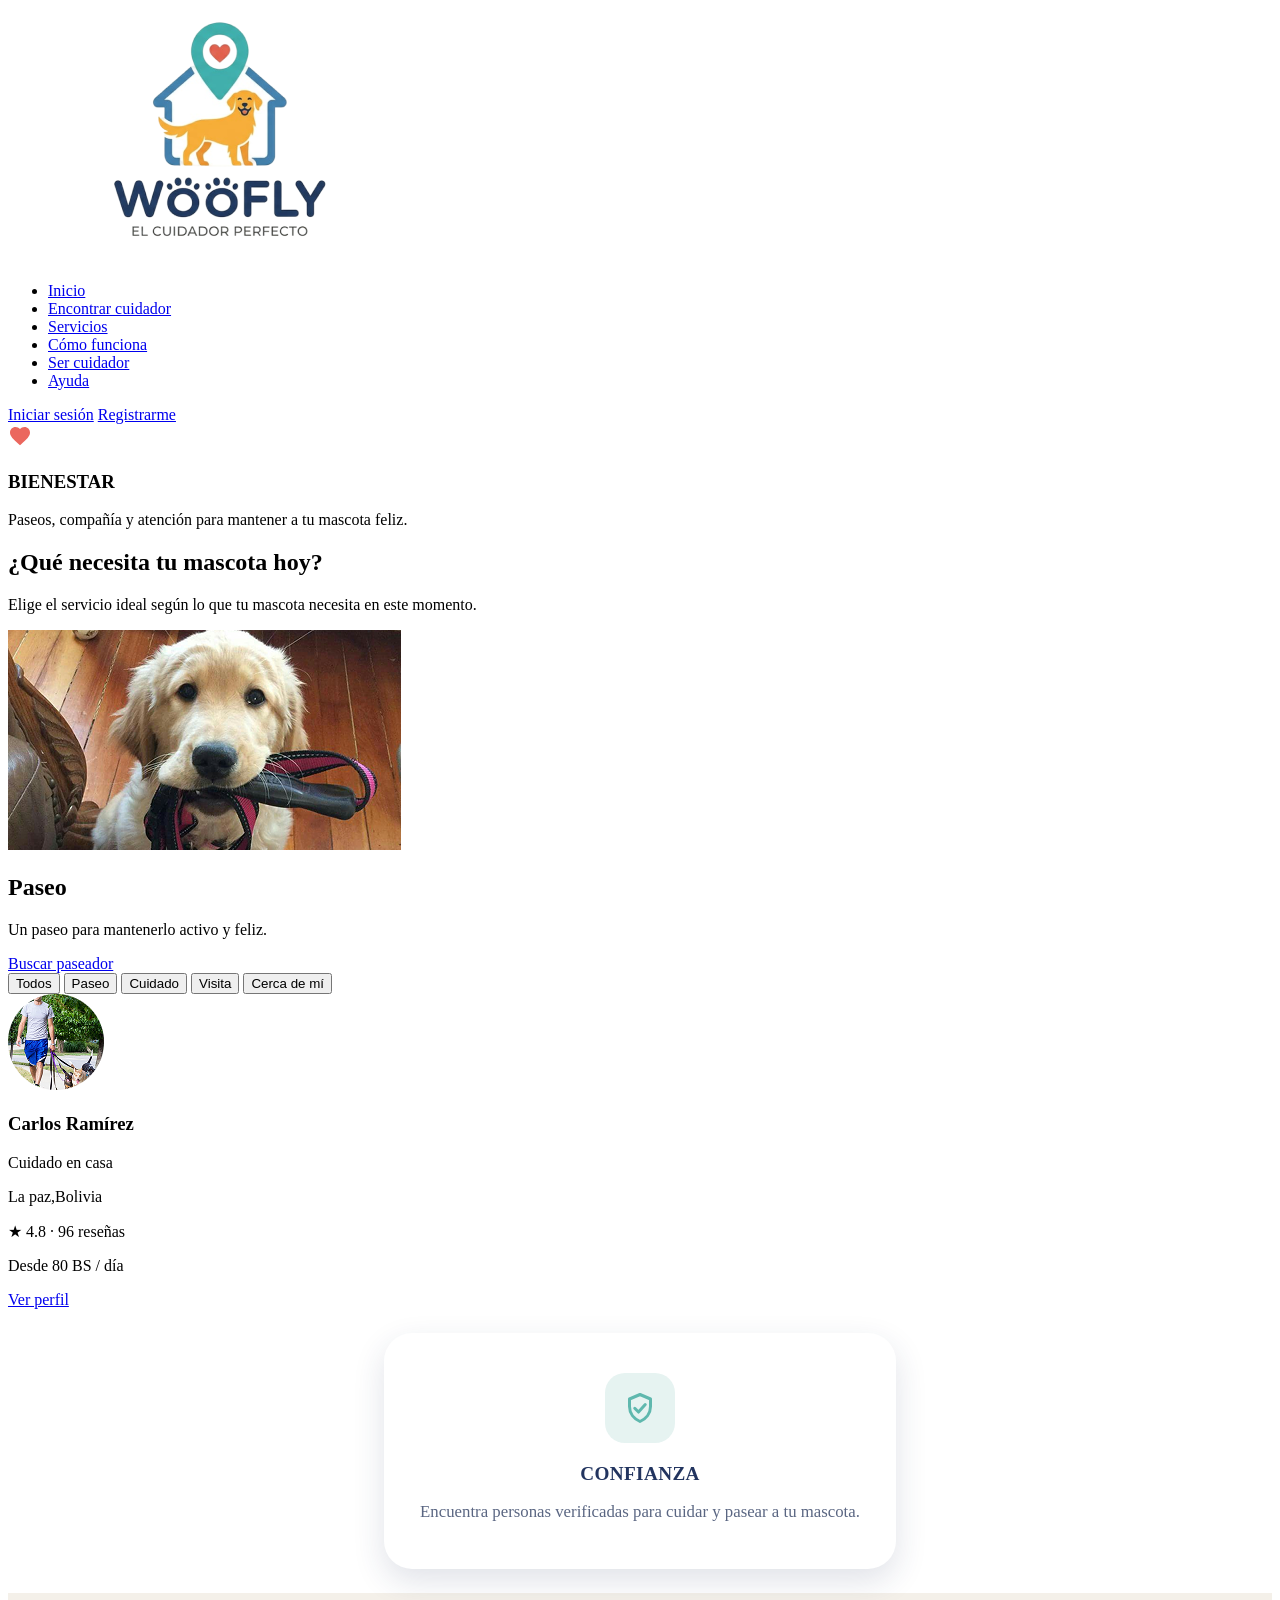
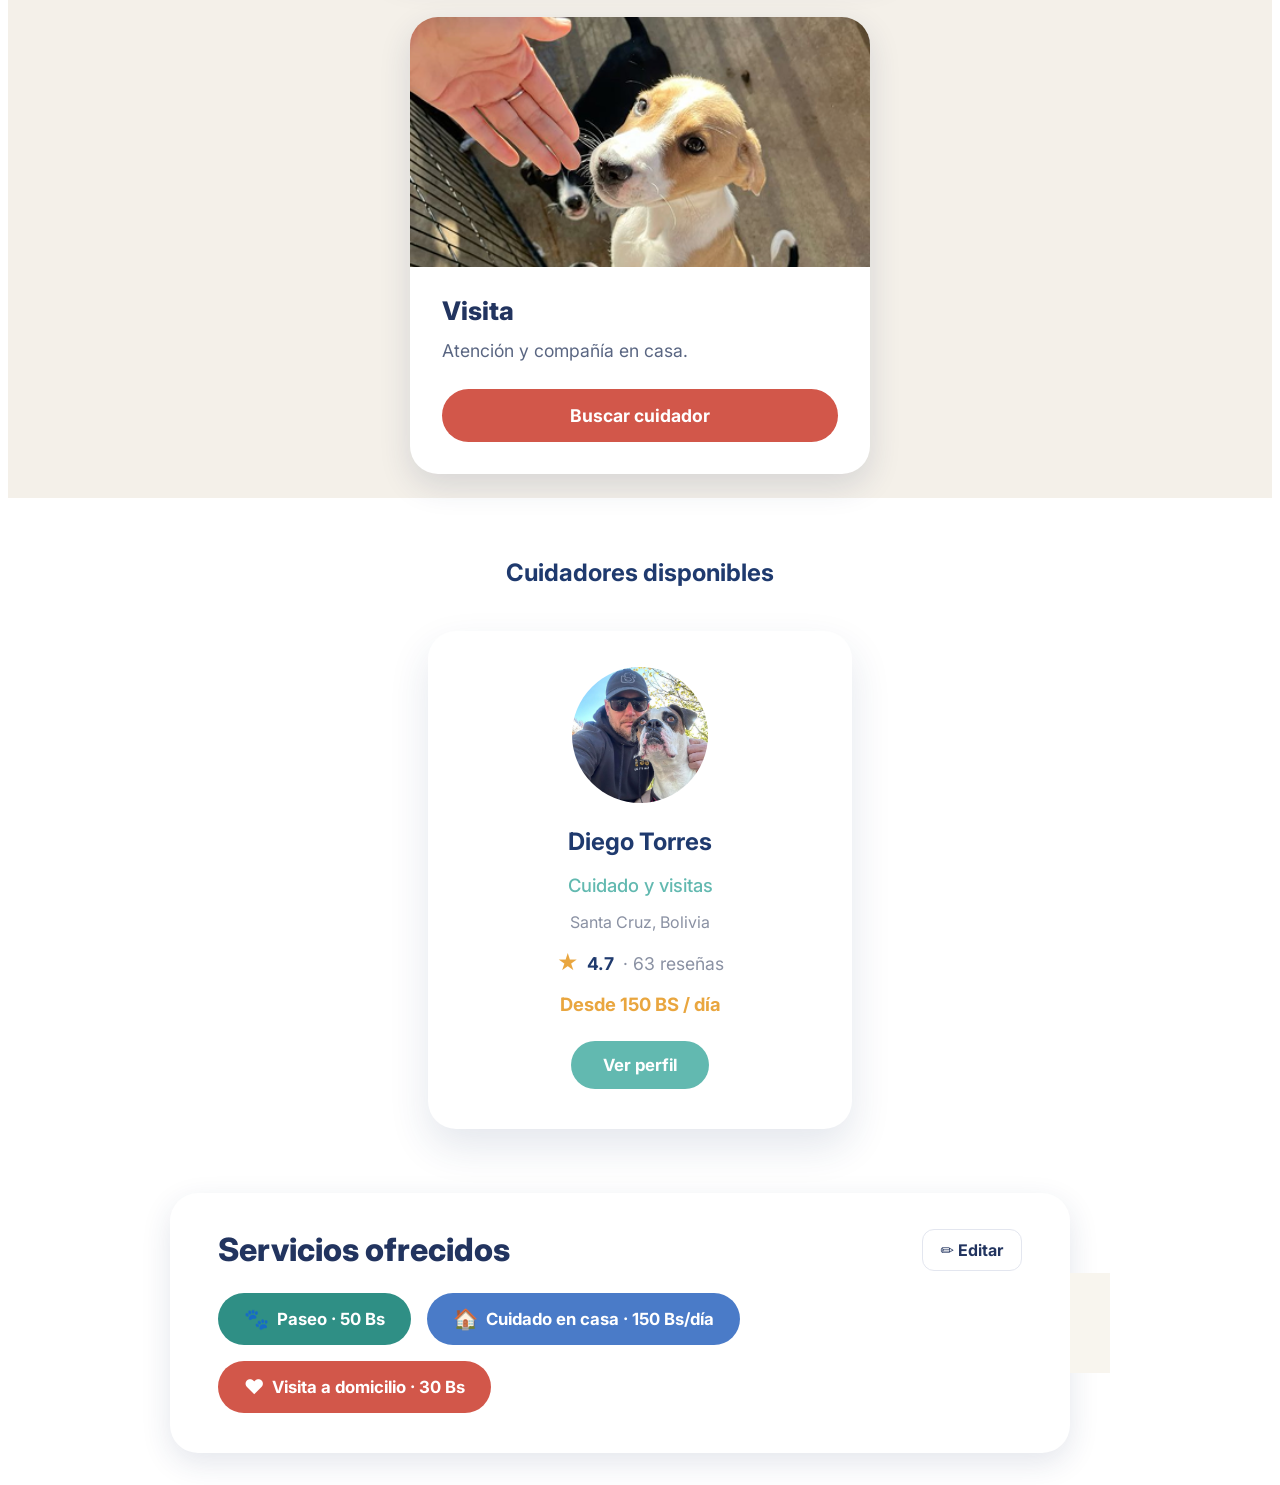
==== commit 5b48f5a6: "Merge pull request #15 from raquelgonzales-droid/W-27-filtros-busqueda W27 filtros de búsqueda" ====
--- a/index.html
+++ b/index.html
@@ -89,6 +89,14 @@
 
             </div>
         </section>
+        <!-- W11: FILTROS DE BÚSQUEDA -->
+    <section id="w11" class="w11-filtros" aria-label="Filtros de búsqueda de cuidadores">
+        <button type="button" class="w11-pill activo" data-filtro="todos">Todos</button>
+        <button type="button" class="w11-pill" data-filtro="paseo">Paseo</button>
+        <button type="button" class="w11-pill" data-filtro="cuidado">Cuidado</button>
+        <button type="button" class="w11-pill" data-filtro="visita">Visita</button>
+        <button type="button" class="w11-pill" data-filtro="cerca">Cerca de mí</button>
+    </section>
 
         <!-- W13: PERFIL DE CUIDADOR 2 -->
         <section id="w13">
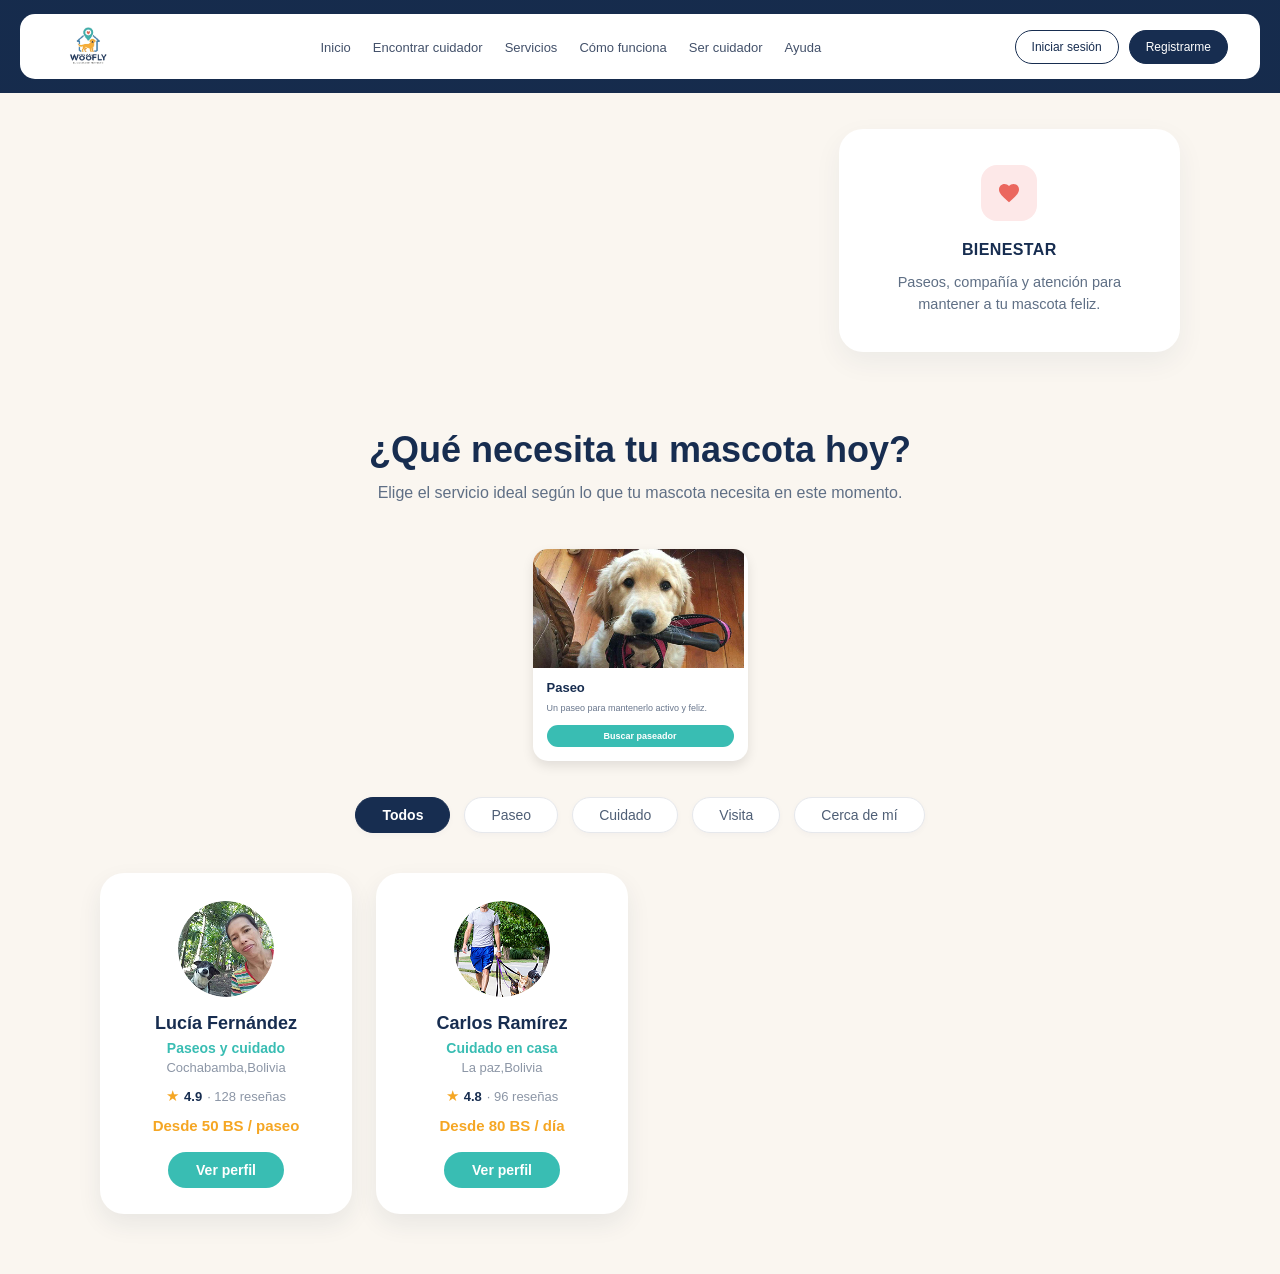
==== commit 214ce106: "implementacion w12 perfil cuidador 1" ====
--- a/index.html
+++ b/index.html
@@ -1,12 +1,10 @@
 <!DOCTYPE html>
 <html lang="es">
-
 <head>
     <meta charset="UTF-8">
     <meta name="viewport" content="width=device-width, initial-scale=1.0">
     <title>Woofly</title>
-    <link rel="stylesheet" href="css/style.css">
-    <link href="https://fonts.googleapis.com/css2?family=Inter:wght@400;500;600;700&display=swap" rel="stylesheet">
+    <link rel="stylesheet" href="styles.css">
 </head>
 
 <body>
@@ -17,13 +15,13 @@
 
             <!-- LOGO -->
             <div class="logo">
-               <img src="logo-woofly.png" alt="Logo Woofly">
+                <img src="logo-woofly.png" alt="Logo Woofly">
             </div>
 
             <!-- MENÚ DE NAVEGACIÓN -->
             <ul class="nav-links">
                 <li><a href="#w1">Inicio</a></li>
-                <li><a href="#w13">Encontrar cuidador</a></li>
+                <li><a href="#w11">Encontrar cuidador</a></li>
                 <li><a href="#w7">Servicios</a></li>
                 <li><a href="#w37">Cómo funciona</a></li>
                 <li><a href="#w49">Ser cuidador</a></li>
@@ -38,36 +36,38 @@
 
         </nav>
     </header>
-    <!-- FRANJA DE BENEFICIOS (W5: BIENESTAR) -->
-    <section class="beneficios-seccion">
-        <div class="beneficios-grid">
-
-            <!-- Espacio reservado para Beneficio 1 (si un compañero hace Confianza) -->
-            <div class="beneficio-espacio"></div>
-
-            <!-- W5: BENEFICIO BIENESTAR -->
-            <article id="w5" class="w5-tarjeta">
-                <div class="w5-icono">
-                    <svg width="24" height="24" viewBox="0 0 24 24" fill="#eb675e" xmlns="http://www.w3.org/2000/svg" aria-hidden="true">
-                        <path d="M12 21.35l-1.45-1.32C5.4 15.36 2 12.28 2 8.5 2 5.42 4.42 3 7.5 3c1.74 0 3.41.81 4.5 2.09C13.09 3.81 14.76 3 16.5 3 19.58 3 22 5.42 22 8.5c0 3.78-3.4 6.86-8.55 11.54L12 21.35z"/>
-                    </svg>
-                </div>
-                <h3>BIENESTAR</h3>
-                <p>Paseos, compañía y atención para mantener a tu mascota feliz.</p>
-            </article>
-
-            <!-- Espacio reservado para Beneficio 3 (si un compañero hace Comodidad) -->
-            <div class="beneficio-espacio"></div>
-
-        </div>
-    </section>
-    <!-- W6: TÍTULO DE SERVICIOS -->
-    <section id="w6" class="w6-encabezado">
-        <h2>¿Qué necesita tu mascota hoy?</h2>
-        <p>Elige el servicio ideal según lo que tu mascota necesita en este momento.</p>
-    </section>
 
     <main>
+
+        <!-- FRANJA DE BENEFICIOS (W5: BIENESTAR EN LA COLUMNA 3 COMO FIGMA) -->
+        <section class="beneficios-seccion">
+            <div class="beneficios-grid">
+
+                <!-- Espacio reservado para Beneficio 1 (Confianza) -->
+                <div class="beneficio-espacio"></div>
+
+                <!-- Espacio reservado para Beneficio 2 (Tranquilidad) -->
+                <div class="beneficio-espacio"></div>
+
+                <!-- W5: BENEFICIO BIENESTAR -->
+                <article id="w5" class="w5-tarjeta">
+                    <div class="w5-icono">
+                        <svg width="24" height="24" viewBox="0 0 24 24" fill="#eb675e" xmlns="http://www.w3.org/2000/svg" aria-hidden="true">
+                            <path d="M12 21.35l-1.45-1.32C5.4 15.36 2 12.28 2 8.5 2 5.42 4.42 3 7.5 3c1.74 0 3.41.81 4.5 2.09C13.09 3.81 14.76 3 16.5 3 19.58 3 22 5.42 22 8.5c0 3.78-3.4 6.86-8.55 11.54L12 21.35z"/>
+                        </svg>
+                    </div>
+                    <h3>BIENESTAR</h3>
+                    <p>Paseos, compañía y atención para mantener a tu mascota feliz.</p>
+                </article>
+
+            </div>
+        </section>
+
+        <!-- W6: TÍTULO DE SERVICIOS -->
+        <section id="w6" class="w6-encabezado">
+            <h2>¿Qué necesita tu mascota hoy?</h2>
+            <p>Elige el servicio ideal según lo que tu mascota necesita en este momento.</p>
+        </section>
 
         <!-- W7: SERVICIO DE PASEO -->
         <section id="w7" class="servicio-paseo">
@@ -82,50 +82,76 @@
                         Un paseo para mantenerlo activo y feliz.
                     </p>
 
-                    <a href="#w13" class="btn-paseador">
+                    <a href="#w11" class="btn-paseador">
                         Buscar paseador
                     </a>
                 </div>
 
             </div>
         </section>
+
         <!-- W11: FILTROS DE BÚSQUEDA -->
-    <section id="w11" class="w11-filtros" aria-label="Filtros de búsqueda de cuidadores">
-        <button type="button" class="w11-pill activo" data-filtro="todos">Todos</button>
-        <button type="button" class="w11-pill" data-filtro="paseo">Paseo</button>
-        <button type="button" class="w11-pill" data-filtro="cuidado">Cuidado</button>
-        <button type="button" class="w11-pill" data-filtro="visita">Visita</button>
-        <button type="button" class="w11-pill" data-filtro="cerca">Cerca de mí</button>
-    </section>
-
-        <!-- W13: PERFIL DE CUIDADOR 2 -->
-        <section id="w13">
-            <article class="w13-tarjeta">
-                <img src="carlos-ramirez.png" alt="Foto de perfil de Carlos Ramírez" class="w13-foto">
-
-                <h3 class="w13-nombre">Carlos Ramírez</h3>
-
-                <p class="w13-servicio">Cuidado en casa</p>
-
-                <p class="w13-ubicacion">La paz,Bolivia</p>
-
-                <div class="w13-calificacion">
-                    <span class="w13-estrella" aria-hidden="true">★</span>
-                    <span class="w13-puntaje">4.8</span>
-                    <span class="w13-resenas">· 96 reseñas</span>
-                </div>
-
-                <p class="w13-precio">Desde 80 BS / día</p>
-
-                <a href="perfil-cuidador.html" class="w13-btn">Ver perfil</a>
-            </article>
+        <section id="w11" class="w11-filtros" aria-label="Filtros de búsqueda de cuidadores">
+            <button type="button" class="w11-pill activo" data-filtro="todos">Todos</button>
+            <button type="button" class="w11-pill" data-filtro="paseo">Paseo</button>
+            <button type="button" class="w11-pill" data-filtro="cuidado">Cuidado</button>
+            <button type="button" class="w11-pill" data-filtro="visita">Visita</button>
+            <button type="button" class="w11-pill" data-filtro="cerca">Cerca de mí</button>
         </section>
 
-        <!-- W19: PRESENTACIÓN -->
-        <section id="w19"></section>
+        <!-- FILA DE CUIDADORES (MISMO ORDEN QUE FIGMA: LUCÍA 1°, CARLOS 2°) -->
+        <section class="cuidadores-seccion">
+            <div class="cuidadores-grid">
 
-        <!-- W25: RESEÑAS DE OTRAS FAMILIAS -->
-        <section id="w25"></section>
+                <!-- W12: PERFIL DE CUIDADOR 1 (LUCÍA FERNÁNDEZ) -->
+                <article id="w12" class="cuidador-tarjeta">
+                    <img src="lucia-fernandez.png" alt="Foto de perfil de Lucía Fernández" class="cuidador-foto">
+
+                    <h3 class="cuidador-nombre">Lucía Fernández</h3>
+
+                    <p class="cuidador-servicio">Paseos y cuidado</p>
+
+                    <p class="cuidador-ubicacion">Cochabamba,Bolivia</p>
+
+                    <div class="cuidador-calificacion">
+                        <span class="cuidador-estrella" aria-hidden="true">★</span>
+                        <span class="cuidador-puntaje">4.9</span>
+                        <span class="cuidador-resenas">· 128 reseñas</span>
+                    </div>
+
+                    <p class="cuidador-precio">Desde 50 BS / paseo</p>
+
+                    <!-- ÚNICO BOTÓN QUE REDIRIGE A LA SUBPÁGINA -->
+                    <a href="perfil-cuidador.html" class="cuidador-btn">Ver perfil</a>
+                </article>
+
+                <!-- W13: PERFIL DE CUIDADOR 2 (CARLOS RAMÍREZ) -->
+                <article id="w13" class="cuidador-tarjeta">
+                    <img src="carlos-ramirez.png" alt="Foto de perfil de Carlos Ramírez" class="cuidador-foto">
+
+                    <h3 class="cuidador-nombre">Carlos Ramírez</h3>
+
+                    <p class="cuidador-servicio">Cuidado en casa</p>
+
+                    <p class="cuidador-ubicacion">La paz,Bolivia</p>
+
+                    <div class="cuidador-calificacion">
+                        <span class="cuidador-estrella" aria-hidden="true">★</span>
+                        <span class="cuidador-puntaje">4.8</span>
+                        <span class="cuidador-resenas">· 96 reseñas</span>
+                    </div>
+
+                    <p class="cuidador-precio">Desde 80 BS / día</p>
+
+                    <a href="#w13" class="cuidador-btn">Ver perfil</a>
+                </article>
+
+                <!-- Espacios reservados para Cuidador 3 y Cuidador 4 -->
+                <div class="cuidador-espacio"></div>
+                <div class="cuidador-espacio"></div>
+
+            </div>
+        </section>
 
         <!-- W31: MAPA DE UBICACIÓN -->
         <section id="w31"></section>
@@ -140,339 +166,16 @@
         <section id="w49"></section>
 
     </main>
-    <header>
-        <!-- Encabezado y navegación -->
-    </header>
 
-    <main>
-
-        <!-- SECCIONES W1 - W34 -->
-
-        <section id="w1">
-            <!-- W1 -->
-        </section>
-
-        <section id="w2">
-            <!-- W2 -->
-        </section>
-
-        <section id="w3">
-    <article class="w3-tarjeta">
-        <div class="w3-icono" aria-hidden="true">
-            <!-- Escudo con check: símbolo de seguridad y confianza -->
-            <svg viewBox="0 0 24 24" fill="none"
-                stroke="currentColor"
-                stroke-width="2"
-                stroke-linecap="round"
-                stroke-linejoin="round">
-                <path d="M12 3l7 3v5c0 4.5-3 8.2-7 10-4-1.8-7-5.5-7-10V6l7-3z"/>
-                <path d="M8.5 12.2l2.5 2.5 4.5-5"/>
-            </svg>
-        </div>
-
-        <h2>Confianza</h2>
-
-        <p>
-            Encuentra personas verificadas para cuidar y pasear a tu mascota.
-        </p>
-    </article>
-</section>
-
-        <section id="w4">
-            <!-- W4 -->
-        </section>
-
-        <section id="w5">
-            <!-- W5 -->
-        </section>
-
-        <section id="w6">
-            <!-- W6 -->
-        </section>
-
-        <section id="w7">
-            <!-- W7 -->
-        </section>
-
-        <section id="w8">
-            <!-- W8 -->
-        </section>
-
-      
-<section id="w9">
-    <article class="w9-tarjeta">
-
-        <img
-            src="visita.jpg"
-            alt="Una mano extendida saluda a un cachorro que mira hacia arriba"
-        >
-
-        <div class="w9-contenido">
-            <h2>Visita</h2>
-
-            <p>Atención y compañía en casa.</p>
-
-            <a class="w9-boton" href="encontrar.html">
-                Buscar cuidador
-            </a>
-        </div>
-
-    </article>
-</section>
-
-
-        <section id="w10">
-            <!-- W10 -->
-        </section>
-
-        <section id="w11">
-            <!-- W11 -->
-        </section>
-
-        <section id="w12">
-            <!-- W12 -->
-        </section>
-
-        <section id="w13">
-            <!-- W13 -->
-        </section>
-
-        <section id="w14">
-            <!-- W14 -->
-        </section>
-
-       
-<section id="w15">
-  <div class="w15-contenedor">
-
-    <h2 class="w15-titulo">Cuidadores disponibles</h2>
-
-    <article class="w15-tarjeta">
-
-      <img
-        class="w15-foto"
-        src="diego-torres.jpg"
-        alt="Foto de perfil de Diego Torres con su perro"
-      >
-
-      <h3 class="w15-nombre">Diego Torres</h3>
-
-      <p class="w15-servicio">Cuidado y visitas</p>
-
-      <p class="w15-ciudad">Santa Cruz, Bolivia</p>
-
-      <p class="w15-calificacion">
-        <span class="w15-estrella">★</span>
-        <strong>4.7</strong>
-        <span class="w15-resenas">· 63 reseñas</span>
-      </p>
-
-      <p class="w15-precio">Desde 150 BS / día</p>
-
-      <a class="w15-boton" href="perfil.html?id=diego-torres">
-        Ver perfil
-      </a>
-
-    </article>
-  </div>
-</section>
-
-
-        <section id="w16">
-            <!-- W16 -->
-        </section>
-
-        <section id="w17">
-            <!-- W17 -->
-        </section>
-
-        <section id="w18">
-            <!-- W18 -->
-        </section>
-
-        <section id="w19">
-            <!-- W19 -->
-        </section>
-
-        <section id="w20">
-            <!-- W20 -->
-        </section>
-
-
-      
-            
-<section id="w21">
-
-    <!-- SECCIÓN 21: SERVICIOS OFRECIDOS -->
-    <div class="w21-card">
-
-        <div class="w21-cabecera">
-            <h1>Servicios ofrecidos</h1>
-
-            <button class="w21-btn w21-btn-sec" type="button" id="w21-abrir">
-                ✏️ Editar
-            </button>
-        </div>
-
-        <ul class="w21-servicios" id="w21-servicios"></ul>
-
-    </div>
-
-    <!-- VENTANA PARA AÑADIR, EDITAR O ELIMINAR SERVICIOS -->
-    <dialog id="w21-ventana" aria-labelledby="w21-titulo-ventana">
-
-        <div class="w21-modal">
-
-            <div class="w21-modal-cab">
-                <h2 id="w21-titulo-ventana">Editar servicios</h2>
-
-                <button class="w21-btn w21-btn-sec w21-cerrar"
-                        type="button"
-                        id="w21-cerrar"
-                        aria-label="Cerrar">
-                    ✕
-                </button>
-            </div>
-
-            <form class="w21-formulario" id="w21-formulario" novalidate>
-
-                <label class="w21-campo">
-                    Icono
-                    <select id="w21-icono">
-                        <option>🐾</option>
-                        <option>🏠</option>
-                        <option>❤️</option>
-                        <option>🦮</option>
-                        <option>🐕</option>
-                        <option>🐈</option>
-                        <option>🛁</option>
-                        <option>✂️</option>
-                        <option>🚗</option>
-                        <option>🩺</option>
-                    </select>
-                </label>
-
-                <label class="w21-campo w21-nombre-campo">
-                    Nombre del servicio
-                    <input id="w21-nombre"
-                           type="text"
-                           maxlength="40"
-                           placeholder="Ej.: Baño y corte">
-                </label>
-
-                <label class="w21-campo">
-                    Precio (Bs)
-                    <input id="w21-precio"
-                           type="number"
-                           min="0"
-                           step="any"
-                           placeholder="0">
-                </label>
-
-                <label class="w21-campo">
-                    Cobro
-                    <select id="w21-unidad">
-                        <option value="">Por servicio</option>
-                        <option value="/día">Por día</option>
-                        <option value="/hora">Por hora</option>
-                    </select>
-                </label>
-
-                <p class="w21-error" id="w21-error" role="alert"></p>
-
-                <div class="w21-acciones">
-                    <button class="w21-btn" type="submit" id="w21-guardar">
-                        Añadir servicio
-                    </button>
-
-                    <button class="w21-btn w21-btn-sec"
-                            type="button"
-                            id="w21-cancelar"
-                            hidden>
-                        Cancelar edición
-                    </button>
-                </div>
-
-            </form>
-
-            <ul class="w21-lista" id="w21-lista"></ul>
-
-            <div class="w21-modal-pie">
-                <button class="w21-btn w21-btn-sec w21-pequeno"
-                        type="button"
-                        id="w21-restaurar">
-                    Restaurar servicios iniciales
-                </button>
-
-                <button class="w21-btn" type="button" id="w21-listo">
-                    Listo
-                </button>
-            </div>
-
-        </div>
-    </dialog>
-
-
-
-        <section id="w22">
-            <!-- W22 -->
-        </section>
-
-        <section id="w23">
-            <!-- W23 -->
-        </section>
-
-        <section id="w24">
-            <!-- W24 -->
-        </section>
-
-        <section id="w25">
-            <!-- W25 -->
-        </section>
-
-        <section id="w26">
-            <!-- W26 -->
-        </section>
-
-        <section id="w27">
-            <!-- W27 -->
-        </section>
-
-        <section id="w28">
-            <!-- W28 -->
-        </section>
-
-        <section id="w29">
-            <!-- W29 -->
-        </section>
-
-        <section id="w30">
-            <!-- W30 -->
-        </section>
-
-        <section id="w31">
-            <!-- W31 -->
-        </section>
-
-        <section id="w32">
-            <!-- W32 -->
-        </section>
-
-        <section id="w33">
-            <!-- W33 -->
-        </section>
-
-        <section id="w34">
-            <!-- W34 -->
-        </section>
-
-    </main>
-
-    <footer>
-        <!-- Pie de página -->
-    </footer>
-
-    <script src="js/script.js"></script>
+    <script>
+        const filtrosW11 = document.querySelectorAll('#w11 .w11-pill');
+        filtrosW11.forEach((boton) => {
+            boton.addEventListener('click', () => {
+                filtrosW11.forEach((b) => b.classList.remove('activo'));
+                boton.classList.add('activo');
+            });
+        });
+    </script>
 
 </body>
 </html>
--- a/styles.css
+++ b/styles.css
@@ -0,0 +1,636 @@
+/* =================================
+   CONFIGURACIÓN GENERAL Y W1 (MENÚ)
+================================= */
+* {
+    margin: 0;
+    padding: 0;
+    box-sizing: border-box;
+}
+
+html {
+    scroll-behavior: smooth;
+}
+
+body {
+    font-family: Arial, sans-serif;
+    background-color: #faf6f0;
+    color: #252b36;
+}
+
+/* ENCABEZADO */
+.header {
+    width: 100%;
+    padding: 14px 20px;
+    background-color: #172d50;
+    background-image: linear-gradient(
+        rgba(20, 40, 70, 0.35),
+        rgba(20, 40, 70, 0.35)
+    );
+}
+
+/* BARRA DE NAVEGACIÓN */
+.navbar {
+    width: 100%;
+    max-width: 1440px;
+    min-height: 60px;
+    margin: auto;
+    padding: 10px 32px;
+    background-color: #ffffff;
+    border-radius: 15px;
+    display: flex;
+    align-items: center;
+    justify-content: space-between;
+    gap: 20px;
+}
+
+.logo {
+    display: flex;
+    align-items: center;
+    text-decoration: none;
+}
+
+.logo img {
+    width: 75px;
+    height: 45px;
+    object-fit: contain;
+}
+
+/* ENLACES */
+.nav-links {
+    display: flex;
+    align-items: center;
+    justify-content: center;
+    gap: 22px;
+    list-style: none;
+}
+
+.nav-links a {
+    text-decoration: none;
+    color: #43516a;
+    font-size: 13px;
+    font-weight: 500;
+    transition: color 0.3s ease;
+}
+
+.nav-links a:hover,
+.nav-links a.active {
+    color: #172d50;
+    font-weight: 700;
+}
+
+/* BOTONES */
+.nav-buttons {
+    display: flex;
+    align-items: center;
+    gap: 10px;
+    white-space: nowrap;
+}
+
+.btn-login,
+.btn-register {
+    padding: 9px 16px;
+    border-radius: 25px;
+    text-decoration: none;
+    font-size: 12px;
+    transition: all 0.3s ease;
+}
+
+.btn-login {
+    color: #172d50;
+    border: 1px solid #172d50;
+    background-color: white;
+}
+
+.btn-login:hover {
+    background-color: #eef2f8;
+}
+
+.btn-register {
+    color: white;
+    background-color: #172d50;
+    border: 1px solid #172d50;
+}
+
+.btn-register:hover {
+    background-color: #294b78;
+}
+
+@media (max-width: 1000px) {
+    .navbar {
+        flex-wrap: wrap;
+        justify-content: center;
+    }
+
+    .nav-links {
+        flex-wrap: wrap;
+        gap: 15px;
+    }
+}
+
+@media (max-width: 600px) {
+    .navbar {
+        padding: 18px;
+        flex-direction: column;
+    }
+
+    .nav-links {
+        flex-direction: column;
+        gap: 15px;
+    }
+
+    .nav-buttons {
+        margin-top: 5px;
+    }
+}
+
+/* =================================
+   W5 - BENEFICIO: BIENESTAR
+================================= */
+.beneficios-seccion {
+    width: 100%;
+    max-width: 1120px;
+    margin: 0 auto;
+    padding: 36px 20px;
+}
+
+.beneficios-grid {
+    display: grid;
+    grid-template-columns: repeat(3, 1fr);
+    gap: 28px;
+    align-items: stretch;
+}
+
+#w5.w5-tarjeta {
+    background-color: #ffffff;
+    border-radius: 24px;
+    padding: 36px 32px;
+    text-align: center;
+    box-shadow: 0 10px 28px rgba(23, 45, 80, 0.06);
+    display: flex;
+    flex-direction: column;
+    align-items: center;
+    justify-content: center;
+}
+
+#w5 .w5-icono {
+    width: 56px;
+    height: 56px;
+    background-color: #fde8e8;
+    border-radius: 16px;
+    display: flex;
+    align-items: center;
+    justify-content: center;
+    margin-bottom: 20px;
+}
+
+#w5.w5-tarjeta h3 {
+    color: #172d50;
+    font-size: 16px;
+    font-weight: 800;
+    letter-spacing: 0.4px;
+    text-transform: uppercase;
+    margin: 0 0 12px 0;
+}
+
+#w5.w5-tarjeta p {
+    color: #5f6f85;
+    font-size: 14.5px;
+    line-height: 1.55;
+    max-width: 280px;
+    margin: 0;
+}
+
+@media (max-width: 850px) {
+    .beneficios-grid {
+        grid-template-columns: 1fr;
+    }
+
+    .beneficio-espacio {
+        display: none;
+    }
+}
+
+/* =================================
+   W6 - TÍTULO DE SERVICIOS
+================================= */
+#w6.w6-encabezado {
+    width: 100%;
+    max-width: 1120px;
+    margin: 0 auto;
+    padding: 40px 20px 24px;
+    text-align: center;
+}
+
+#w6.w6-encabezado h2 {
+    color: #172d50;
+    font-size: 36px;
+    font-weight: 800;
+    line-height: 1.2;
+    margin: 0 0 10px 0;
+}
+
+#w6.w6-encabezado p {
+    color: #5f6f85;
+    font-size: 16px;
+    font-weight: 400;
+    line-height: 1.5;
+    margin: 0;
+}
+
+@media (max-width: 768px) {
+    #w6.w6-encabezado h2 {
+        font-size: 28px;
+    }
+
+    #w6.w6-encabezado p {
+        font-size: 14.5px;
+    }
+}
+
+/* =================================
+   W7 - SERVICIO DE PASEO
+================================= */
+#w7.servicio-paseo {
+    width: 100%;
+    padding: 20px 0;
+    display: flex;
+    justify-content: center;
+    align-items: flex-start;
+    background-color: #faf6f0;
+}
+
+#w7 .tarjeta-paseo {
+    width: 215px;
+    height: 212px;
+    background-color: #ffffff;
+    border-radius: 15px;
+    overflow: hidden;
+    box-shadow: 0 5px 12px rgba(0, 0, 0, 0.10);
+}
+
+#w7 .tarjeta-paseo img {
+    width: 100%;
+    height: 119px;
+    object-fit: cover;
+    display: block;
+}
+
+#w7 .contenido-paseo {
+    padding: 12px 14px;
+}
+
+#w7 .contenido-paseo h2 {
+    color: #172d50;
+    font-size: 13px;
+    margin-bottom: 7px;
+}
+
+#w7 .contenido-paseo p {
+    color: #68768c;
+    font-size: 9px;
+    line-height: 1.4;
+    margin-bottom: 10px;
+}
+
+#w7 .btn-paseador {
+    display: block;
+    width: 100%;
+    padding: 6px;
+    text-align: center;
+    text-decoration: none;
+    background-color: #39bdb3;
+    color: #ffffff;
+    border-radius: 20px;
+    font-size: 9px;
+    font-weight: bold;
+}
+
+#w7 .btn-paseador:hover {
+    background-color: #269e96;
+}
+
+/* =================================
+   W11 - FILTROS DE BÚSQUEDA
+================================= */
+#w11.w11-filtros {
+    width: 100%;
+    max-width: 1120px;
+    margin: 0 auto;
+    padding: 16px 20px 28px;
+    display: flex;
+    flex-wrap: wrap;
+    justify-content: center;
+    align-items: center;
+    gap: 14px;
+}
+
+.w11-pill {
+    background-color: #ffffff;
+    color: #4f5f76;
+    border: 1px solid #e6e8ec;
+    border-radius: 999px;
+    padding: 10px 26px;
+    font-family: inherit;
+    font-size: 14px;
+    font-weight: 500;
+    line-height: 1;
+    cursor: pointer;
+    box-shadow: 0 2px 6px rgba(23, 45, 80, 0.03);
+    transition: background-color 0.2s ease, color 0.2s ease, border-color 0.2s ease, transform 0.15s ease;
+}
+
+.w11-pill:hover {
+    border-color: #172d50;
+    color: #172d50;
+    transform: translateY(-1px);
+}
+
+.w11-pill.activo {
+    background-color: #172d50;
+    color: #ffffff;
+    border-color: #172d50;
+    font-weight: 600;
+}
+
+/* =================================
+   W12 & W13 - TARJETAS DE CUIDADORES
+================================= */
+.cuidadores-seccion {
+    width: 100%;
+    max-width: 1120px;
+    margin: 0 auto;
+    padding: 12px 20px 60px;
+}
+
+.cuidadores-grid {
+    display: grid;
+    grid-template-columns: repeat(4, 1fr);
+    gap: 24px;
+    align-items: stretch;
+}
+
+.cuidador-tarjeta {
+    width: 100%;
+    background-color: #ffffff;
+    border-radius: 24px;
+    padding: 28px 20px 26px;
+    text-align: center;
+    box-shadow: 0 10px 25px rgba(23, 45, 80, 0.08);
+    transition: transform 0.2s ease, box-shadow 0.2s ease;
+    display: flex;
+    flex-direction: column;
+    align-items: center;
+}
+
+.cuidador-tarjeta:hover {
+    transform: translateY(-4px);
+    box-shadow: 0 14px 30px rgba(23, 45, 80, 0.14);
+}
+
+.cuidador-foto {
+    width: 96px;
+    height: 96px;
+    border-radius: 50%;
+    object-fit: cover;
+    margin: 0 auto 16px;
+    display: block;
+}
+
+.cuidador-nombre {
+    color: #172d50;
+    font-size: 18px;
+    font-weight: 700;
+    margin-bottom: 6px;
+}
+
+.cuidador-servicio {
+    color: #39bdb3;
+    font-size: 14px;
+    font-weight: 600;
+    margin-bottom: 4px;
+}
+
+.cuidador-ubicacion {
+    color: #8c96a6;
+    font-size: 13px;
+    margin-bottom: 12px;
+}
+
+.cuidador-calificacion {
+    display: flex;
+    justify-content: center;
+    align-items: center;
+    gap: 5px;
+    font-size: 13px;
+    margin-bottom: 12px;
+}
+
+.cuidador-estrella {
+    color: #f5a623;
+    font-size: 15px;
+}
+
+.cuidador-puntaje {
+    color: #172d50;
+    font-weight: 700;
+}
+
+.cuidador-resenas {
+    color: #8c96a6;
+}
+
+.cuidador-precio {
+    color: #f5a623;
+    font-size: 15px;
+    font-weight: 700;
+    margin-bottom: 18px;
+}
+
+.cuidador-btn {
+    display: inline-block;
+    padding: 10px 28px;
+    background-color: #39bdb3;
+    color: #ffffff;
+    text-decoration: none;
+    border-radius: 999px;
+    font-size: 14px;
+    font-weight: 700;
+    transition: background-color 0.2s ease;
+}
+
+.cuidador-btn:hover {
+    background-color: #269e96;
+}
+
+@media (max-width: 960px) {
+    .cuidadores-grid {
+        grid-template-columns: repeat(2, 1fr);
+    }
+
+    .cuidador-espacio {
+        display: none;
+    }
+}
+
+@media (max-width: 560px) {
+    .cuidadores-grid {
+        grid-template-columns: 1fr;
+    }
+}
+
+/* =================================
+   SUBPÁGINA PERFIL Y W19 - PRESENTACIÓN
+================================= */
+.perfil-contenedor {
+    width: 100%;
+    max-width: 1120px;
+    margin: 0 auto;
+    padding: 28px 20px 60px;
+}
+
+.perfil-ruta {
+    display: flex;
+    align-items: center;
+    gap: 8px;
+    font-size: 13px;
+    color: #8c96a6;
+    margin-bottom: 24px;
+}
+
+.perfil-ruta a {
+    color: #8c96a6;
+    text-decoration: none;
+    transition: color 0.2s ease;
+}
+
+.perfil-ruta a:hover {
+    color: #172d50;
+}
+
+.perfil-grid {
+    display: grid;
+    grid-template-columns: 1.75fr 1fr;
+    gap: 28px;
+    align-items: start;
+}
+
+.perfil-columna-izq {
+    display: flex;
+    flex-direction: column;
+    gap: 24px;
+}
+
+/* ESPACIOS RESERVADOS PARA MANTENER EL ORDEN DE FIGMA */
+.perfil-espacio-cabecera {
+    height: 120px;
+}
+
+.perfil-espacio-intermedio {
+    height: 410px;
+}
+
+.perfil-espacio-reserva {
+    height: 480px;
+}
+
+/* TARJETA W19 - PRESENTACIÓN */
+#w19.w19-tarjeta {
+    background-color: #ffffff;
+    border-radius: 20px;
+    padding: 28px 32px;
+    box-shadow: 0 8px 24px rgba(23, 45, 80, 0.06);
+}
+
+#w19.w19-tarjeta h2 {
+    color: #172d50;
+    font-size: 18px;
+    font-weight: 700;
+    margin-bottom: 12px;
+}
+
+#w19.w19-tarjeta p {
+    color: #68768c;
+    font-size: 14px;
+    line-height: 1.65;
+}
+
+@media (max-width: 850px) {
+    .perfil-grid {
+        grid-template-columns: 1fr;
+    }
+
+    .perfil-espacio-cabecera,
+    .perfil-espacio-intermedio,
+    .perfil-espacio-reserva {
+        display: none;
+    }
+}
+
+/* =================================
+   W25 - RESEÑAS DE OTRAS FAMILIAS
+================================= */
+#w25.w25-tarjeta {
+    background-color: #ffffff;
+    border-radius: 20px;
+    padding: 28px 32px;
+    box-shadow: 0 8px 24px rgba(23, 45, 80, 0.06);
+}
+
+#w25.w25-tarjeta h2 {
+    color: #172d50;
+    font-size: 18px;
+    font-weight: 700;
+    margin-bottom: 24px;
+}
+
+.w25-lista {
+    display: flex;
+    flex-direction: column;
+    gap: 24px;
+}
+
+.w25-item {
+    display: flex;
+    align-items: flex-start;
+    gap: 16px;
+}
+
+.w25-avatar {
+    width: 48px;
+    height: 48px;
+    border-radius: 50%;
+    object-fit: cover;
+    flex-shrink: 0;
+}
+
+.w25-contenido {
+    flex: 1;
+}
+
+.w25-cabecera {
+    display: flex;
+    align-items: center;
+    gap: 10px;
+    margin-bottom: 6px;
+}
+
+.w25-cabecera h3 {
+    color: #172d50;
+    font-size: 14px;
+    font-weight: 700;
+    margin: 0;
+}
+
+.w25-estrellas {
+    color: #f5a623;
+    font-size: 13px;
+    letter-spacing: 2px;
+    line-height: 1;
+}
+
+.w25-contenido p {
+    color: #68768c;
+    font-size: 13.5px;
+    line-height: 1.55;
+    margin: 0;
+}
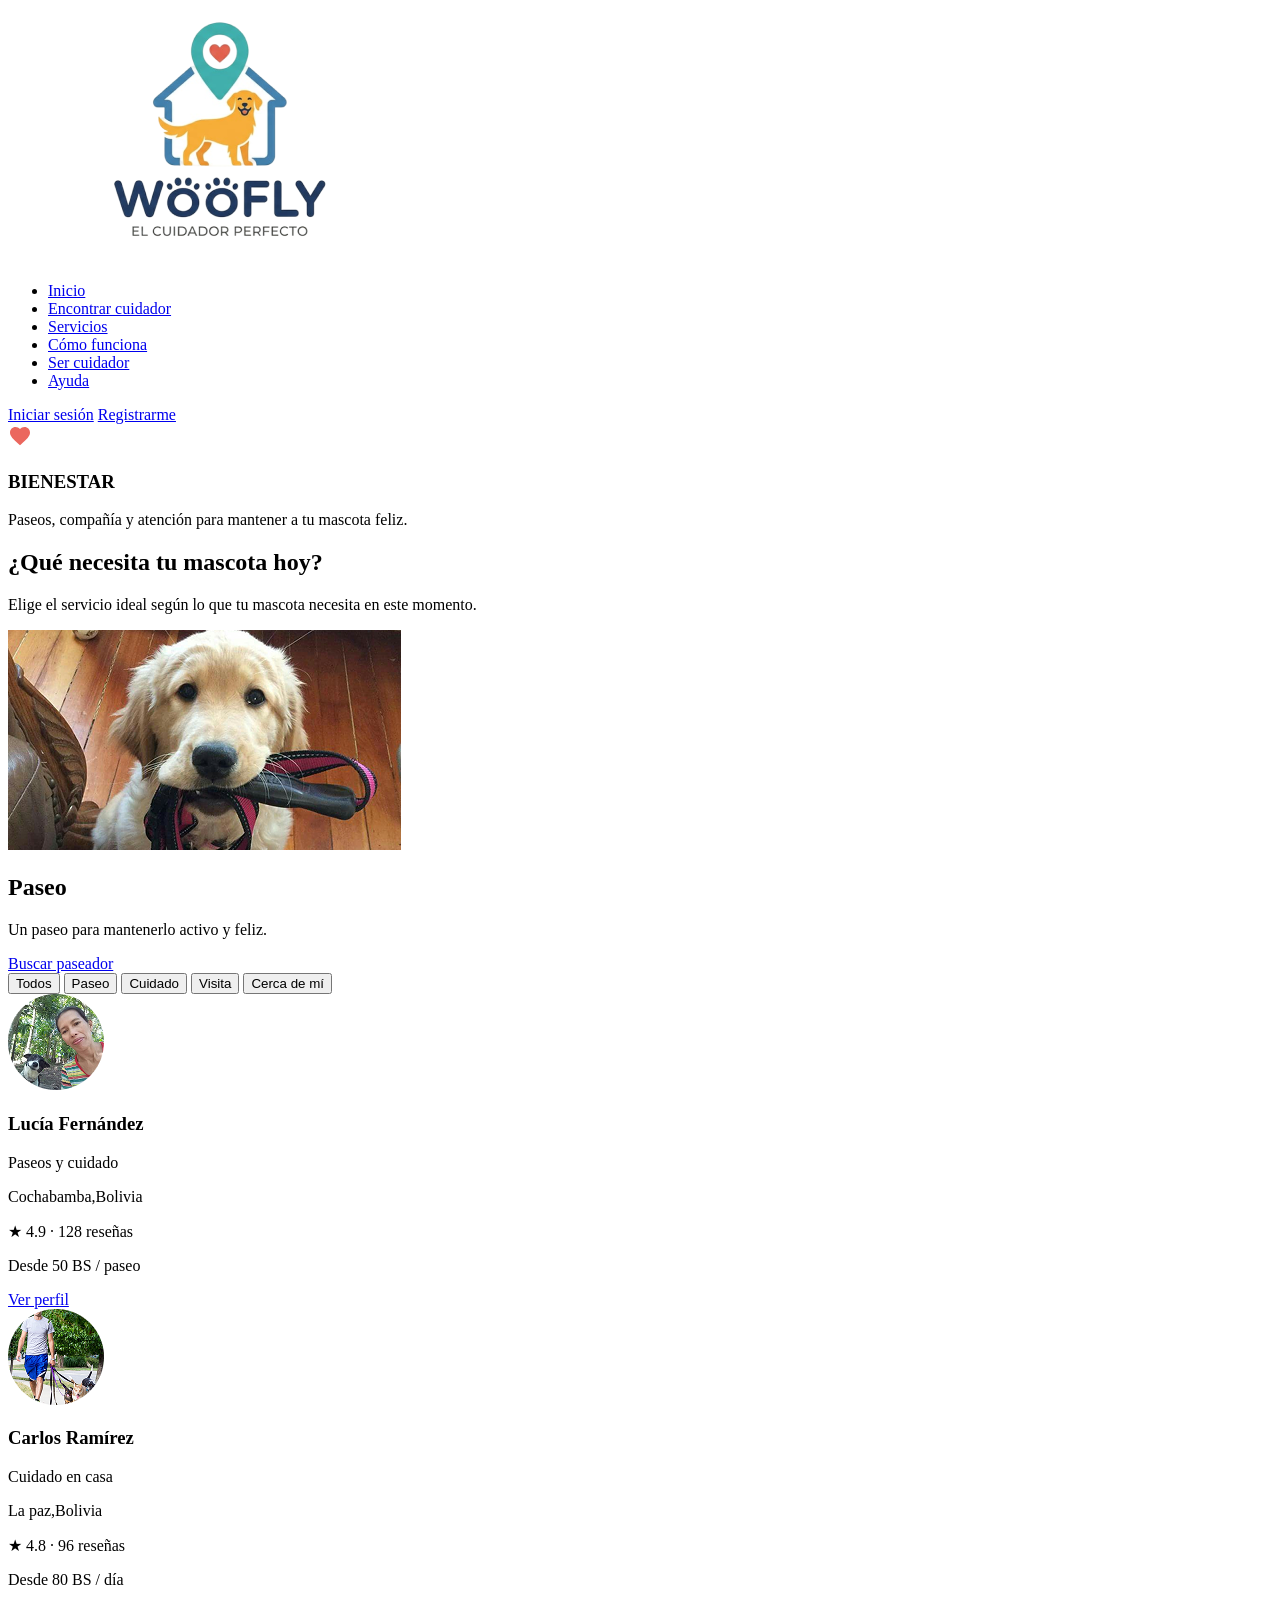
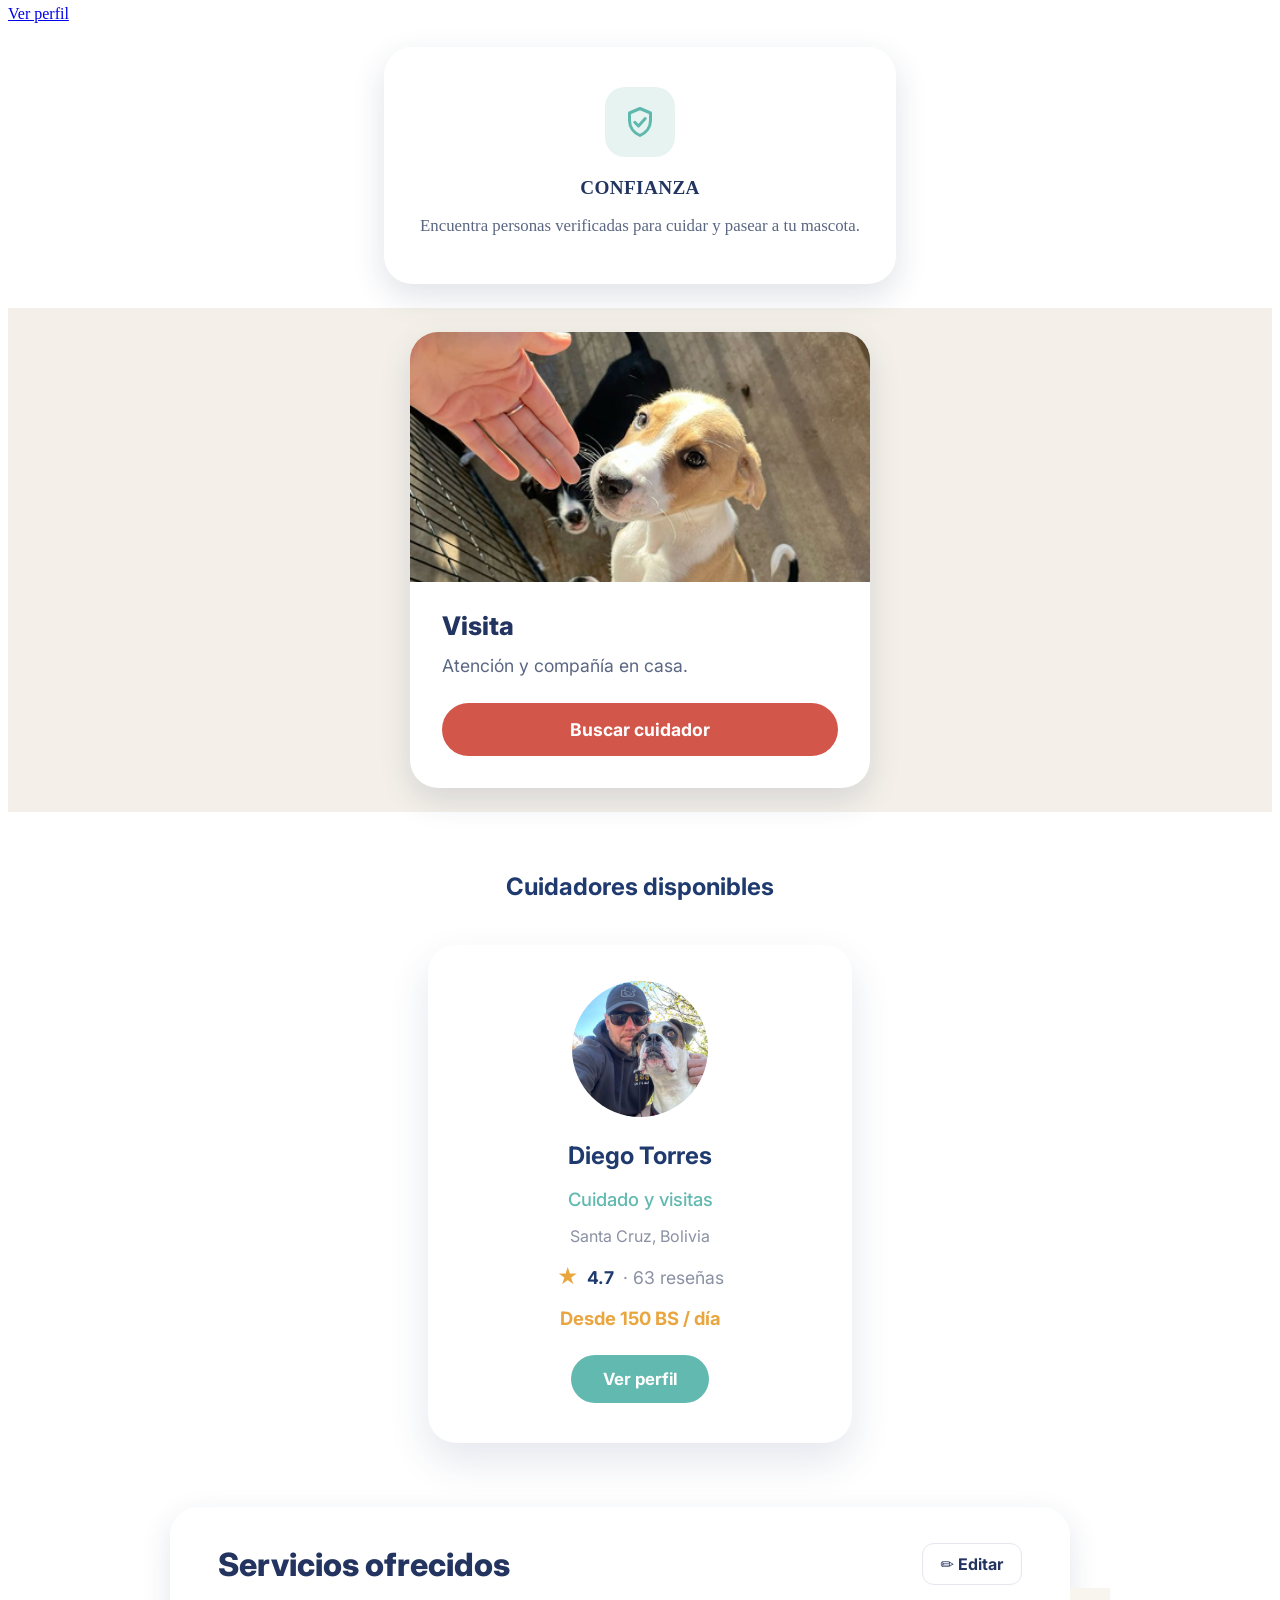
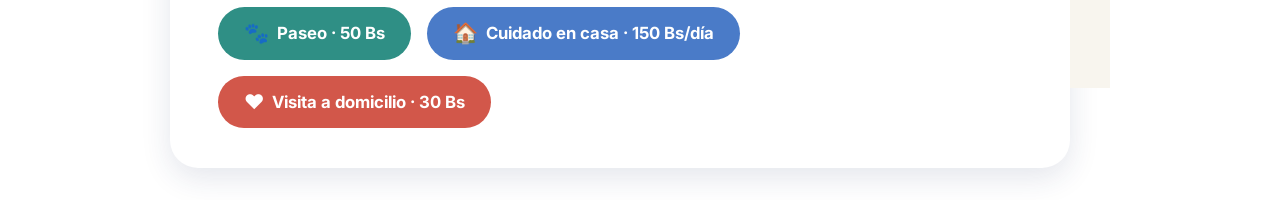
==== commit d485724f: "Merge pull request #17 from raquelgonzales-droid/ramaRaquel Implementación W12 - Perfil de cuidador " ====
--- a/index.html
+++ b/index.html
@@ -1,10 +1,12 @@
 <!DOCTYPE html>
 <html lang="es">
+
 <head>
     <meta charset="UTF-8">
     <meta name="viewport" content="width=device-width, initial-scale=1.0">
     <title>Woofly</title>
-    <link rel="stylesheet" href="styles.css">
+    <link rel="stylesheet" href="css/style.css">
+    <link href="https://fonts.googleapis.com/css2?family=Inter:wght@400;500;600;700&display=swap" rel="stylesheet">
 </head>
 
 <body>
@@ -166,6 +168,339 @@
         <section id="w49"></section>
 
     </main>
+    <header>
+        <!-- Encabezado y navegación -->
+    </header>
+
+    <main>
+
+        <!-- SECCIONES W1 - W34 -->
+
+        <section id="w1">
+            <!-- W1 -->
+        </section>
+
+        <section id="w2">
+            <!-- W2 -->
+        </section>
+
+        <section id="w3">
+    <article class="w3-tarjeta">
+        <div class="w3-icono" aria-hidden="true">
+            <!-- Escudo con check: símbolo de seguridad y confianza -->
+            <svg viewBox="0 0 24 24" fill="none"
+                stroke="currentColor"
+                stroke-width="2"
+                stroke-linecap="round"
+                stroke-linejoin="round">
+                <path d="M12 3l7 3v5c0 4.5-3 8.2-7 10-4-1.8-7-5.5-7-10V6l7-3z"/>
+                <path d="M8.5 12.2l2.5 2.5 4.5-5"/>
+            </svg>
+        </div>
+
+        <h2>Confianza</h2>
+
+        <p>
+            Encuentra personas verificadas para cuidar y pasear a tu mascota.
+        </p>
+    </article>
+</section>
+
+        <section id="w4">
+            <!-- W4 -->
+        </section>
+
+        <section id="w5">
+            <!-- W5 -->
+        </section>
+
+        <section id="w6">
+            <!-- W6 -->
+        </section>
+
+        <section id="w7">
+            <!-- W7 -->
+        </section>
+
+        <section id="w8">
+            <!-- W8 -->
+        </section>
+
+      
+<section id="w9">
+    <article class="w9-tarjeta">
+
+        <img
+            src="visita.jpg"
+            alt="Una mano extendida saluda a un cachorro que mira hacia arriba"
+        >
+
+        <div class="w9-contenido">
+            <h2>Visita</h2>
+
+            <p>Atención y compañía en casa.</p>
+
+            <a class="w9-boton" href="encontrar.html">
+                Buscar cuidador
+            </a>
+        </div>
+
+    </article>
+</section>
+
+
+        <section id="w10">
+            <!-- W10 -->
+        </section>
+
+        <section id="w11">
+            <!-- W11 -->
+        </section>
+
+        <section id="w12">
+            <!-- W12 -->
+        </section>
+
+        <section id="w13">
+            <!-- W13 -->
+        </section>
+
+        <section id="w14">
+            <!-- W14 -->
+        </section>
+
+       
+<section id="w15">
+  <div class="w15-contenedor">
+
+    <h2 class="w15-titulo">Cuidadores disponibles</h2>
+
+    <article class="w15-tarjeta">
+
+      <img
+        class="w15-foto"
+        src="diego-torres.jpg"
+        alt="Foto de perfil de Diego Torres con su perro"
+      >
+
+      <h3 class="w15-nombre">Diego Torres</h3>
+
+      <p class="w15-servicio">Cuidado y visitas</p>
+
+      <p class="w15-ciudad">Santa Cruz, Bolivia</p>
+
+      <p class="w15-calificacion">
+        <span class="w15-estrella">★</span>
+        <strong>4.7</strong>
+        <span class="w15-resenas">· 63 reseñas</span>
+      </p>
+
+      <p class="w15-precio">Desde 150 BS / día</p>
+
+      <a class="w15-boton" href="perfil.html?id=diego-torres">
+        Ver perfil
+      </a>
+
+    </article>
+  </div>
+</section>
+
+
+        <section id="w16">
+            <!-- W16 -->
+        </section>
+
+        <section id="w17">
+            <!-- W17 -->
+        </section>
+
+        <section id="w18">
+            <!-- W18 -->
+        </section>
+
+        <section id="w19">
+            <!-- W19 -->
+        </section>
+
+        <section id="w20">
+            <!-- W20 -->
+        </section>
+
+
+      
+            
+<section id="w21">
+
+    <!-- SECCIÓN 21: SERVICIOS OFRECIDOS -->
+    <div class="w21-card">
+
+        <div class="w21-cabecera">
+            <h1>Servicios ofrecidos</h1>
+
+            <button class="w21-btn w21-btn-sec" type="button" id="w21-abrir">
+                ✏️ Editar
+            </button>
+        </div>
+
+        <ul class="w21-servicios" id="w21-servicios"></ul>
+
+    </div>
+
+    <!-- VENTANA PARA AÑADIR, EDITAR O ELIMINAR SERVICIOS -->
+    <dialog id="w21-ventana" aria-labelledby="w21-titulo-ventana">
+
+        <div class="w21-modal">
+
+            <div class="w21-modal-cab">
+                <h2 id="w21-titulo-ventana">Editar servicios</h2>
+
+                <button class="w21-btn w21-btn-sec w21-cerrar"
+                        type="button"
+                        id="w21-cerrar"
+                        aria-label="Cerrar">
+                    ✕
+                </button>
+            </div>
+
+            <form class="w21-formulario" id="w21-formulario" novalidate>
+
+                <label class="w21-campo">
+                    Icono
+                    <select id="w21-icono">
+                        <option>🐾</option>
+                        <option>🏠</option>
+                        <option>❤️</option>
+                        <option>🦮</option>
+                        <option>🐕</option>
+                        <option>🐈</option>
+                        <option>🛁</option>
+                        <option>✂️</option>
+                        <option>🚗</option>
+                        <option>🩺</option>
+                    </select>
+                </label>
+
+                <label class="w21-campo w21-nombre-campo">
+                    Nombre del servicio
+                    <input id="w21-nombre"
+                           type="text"
+                           maxlength="40"
+                           placeholder="Ej.: Baño y corte">
+                </label>
+
+                <label class="w21-campo">
+                    Precio (Bs)
+                    <input id="w21-precio"
+                           type="number"
+                           min="0"
+                           step="any"
+                           placeholder="0">
+                </label>
+
+                <label class="w21-campo">
+                    Cobro
+                    <select id="w21-unidad">
+                        <option value="">Por servicio</option>
+                        <option value="/día">Por día</option>
+                        <option value="/hora">Por hora</option>
+                    </select>
+                </label>
+
+                <p class="w21-error" id="w21-error" role="alert"></p>
+
+                <div class="w21-acciones">
+                    <button class="w21-btn" type="submit" id="w21-guardar">
+                        Añadir servicio
+                    </button>
+
+                    <button class="w21-btn w21-btn-sec"
+                            type="button"
+                            id="w21-cancelar"
+                            hidden>
+                        Cancelar edición
+                    </button>
+                </div>
+
+            </form>
+
+            <ul class="w21-lista" id="w21-lista"></ul>
+
+            <div class="w21-modal-pie">
+                <button class="w21-btn w21-btn-sec w21-pequeno"
+                        type="button"
+                        id="w21-restaurar">
+                    Restaurar servicios iniciales
+                </button>
+
+                <button class="w21-btn" type="button" id="w21-listo">
+                    Listo
+                </button>
+            </div>
+
+        </div>
+    </dialog>
+
+
+
+        <section id="w22">
+            <!-- W22 -->
+        </section>
+
+        <section id="w23">
+            <!-- W23 -->
+        </section>
+
+        <section id="w24">
+            <!-- W24 -->
+        </section>
+
+        <section id="w25">
+            <!-- W25 -->
+        </section>
+
+        <section id="w26">
+            <!-- W26 -->
+        </section>
+
+        <section id="w27">
+            <!-- W27 -->
+        </section>
+
+        <section id="w28">
+            <!-- W28 -->
+        </section>
+
+        <section id="w29">
+            <!-- W29 -->
+        </section>
+
+        <section id="w30">
+            <!-- W30 -->
+        </section>
+
+        <section id="w31">
+            <!-- W31 -->
+        </section>
+
+        <section id="w32">
+            <!-- W32 -->
+        </section>
+
+        <section id="w33">
+            <!-- W33 -->
+        </section>
+
+        <section id="w34">
+            <!-- W34 -->
+        </section>
+
+    </main>
+
+    <footer>
+        <!-- Pie de página -->
+    </footer>
+
+    <script src="js/script.js"></script>
 
     <script>
         const filtrosW11 = document.querySelectorAll('#w11 .w11-pill');
--- a/css/style.css
+++ b/css/style.css
@@ -0,0 +1,999 @@
+/* =================================
+   W3 - BENEFICIO: CONFIANZA
+================================= */
+
+#w3 {
+    --w3-bg: #f4f0e9;
+    --w3-card: #ffffff;
+    --w3-title: #22345f;
+    --w3-text: #5a6682;
+    --w3-icon-bg: #e6f3f1;
+    --w3-icon: #5fb8ae;
+    --w3-shadow: 0 12px 32px rgba(34, 52, 95, 0.14);
+
+    display: flex;
+    justify-content: center;
+    align-items: center;
+    padding: 24px 16px;
+}
+
+#w3 .w3-tarjeta {
+    width: 100%;
+    max-width: 440px;
+    background: var(--w3-card);
+    border-radius: 28px;
+    padding: 40px 36px 44px;
+    text-align: center;
+    box-shadow: var(--w3-shadow);
+    transition: transform 0.2s ease, box-shadow 0.2s ease;
+}
+
+#w3 .w3-tarjeta:hover {
+    transform: translateY(-4px);
+    box-shadow: 0 18px 40px rgba(34, 52, 95, 0.18);
+}
+
+#w3 .w3-icono {
+    width: 70px;
+    height: 70px;
+    margin: 0 auto 20px;
+    display: grid;
+    place-items: center;
+    border-radius: 20px;
+    background: var(--w3-icon-bg);
+    color: var(--w3-icon);
+}
+
+#w3 .w3-icono svg {
+    width: 36px;
+    height: 36px;
+}
+
+#w3 .w3-tarjeta h2 {
+    margin: 0 0 14px;
+    font-size: 1.2rem;
+    font-weight: 800;
+    letter-spacing: 0.02em;
+    text-transform: uppercase;
+    color: var(--w3-title);
+}
+
+#w3 .w3-tarjeta p {
+    margin: 0;
+    font-size: 1.05rem;
+    line-height: 1.6;
+    color: var(--w3-text);
+}
+
+/* Adaptación para celulares */
+@media (max-width: 480px) {
+    #w3 .w3-tarjeta {
+        padding: 32px 24px 36px;
+        border-radius: 22px;
+    }
+}
+
+/* Accesibilidad: reducir movimiento */
+@media (prefers-reduced-motion: reduce) {
+    #w3 .w3-tarjeta {
+        transition: none;
+    }
+
+    #w3 .w3-tarjeta:hover {
+        transform: none;
+    }
+}
+
+
+
+
+#w15 {
+  font-family: "Inter", system-ui, sans-serif;
+  color: #1f3a6e;
+}
+
+#w15 * {
+  box-sizing: border-box;
+}
+
+.w15-contenedor {
+  max-width: 1100px;
+  margin: 0 auto;
+  padding: 40px 20px;
+  display: flex;
+  flex-direction: column;
+  align-items: center;
+  gap: 24px;
+}
+
+.w15-titulo {
+  font-size: 1.5rem;
+  font-weight: 700;
+}
+
+.w15-tarjeta {
+  width: 100%;
+  max-width: 424px;
+  background: #ffffff;
+  border-radius: 28px;
+  padding: 36px 32px 40px;
+  text-align: center;
+  box-shadow: 0 18px 40px rgba(31, 58, 110, 0.12);
+  transition: transform 0.25s ease, box-shadow 0.25s ease;
+}
+
+.w15-tarjeta:hover {
+  transform: translateY(-4px);
+  box-shadow: 0 24px 48px rgba(31, 58, 110, 0.18);
+}
+
+.w15-foto {
+  width: 136px;
+  height: 136px;
+  border-radius: 50%;
+  object-fit: cover;
+  display: block;
+  margin: 0 auto 22px;
+  background: #e6e2d8;
+}
+
+.w15-nombre {
+  font-size: 1.5rem;
+  font-weight: 700;
+  margin-bottom: 8px;
+}
+
+.w15-servicio {
+  color: #62b9b0;
+  font-size: 1.15rem;
+  font-weight: 500;
+  margin-bottom: 8px;
+}
+
+.w15-ciudad {
+  color: #8a91a3;
+  font-size: 1rem;
+  margin-bottom: 14px;
+}
+
+.w15-calificacion {
+  font-size: 1.1rem;
+  margin-bottom: 16px;
+}
+
+.w15-calificacion strong {
+  margin: 0 4px;
+}
+
+.w15-estrella {
+  color: #e9a63f;
+  font-size: 1.3rem;
+}
+
+.w15-resenas {
+  color: #8a91a3;
+}
+
+.w15-precio {
+  color: #e9a63f;
+  font-weight: 700;
+  font-size: 1.15rem;
+  margin-bottom: 26px;
+}
+
+.w15-boton {
+  display: inline-block;
+  background: #62b9b0;
+  color: #ffffff;
+  text-decoration: none;
+  font-weight: 700;
+  font-size: 1.05rem;
+  padding: 14px 32px;
+  border-radius: 999px;
+  transition: background 0.2s ease, transform 0.2s ease;
+}
+
+.w15-boton:hover {
+  background: #4da39a;
+  transform: scale(1.04);
+}
+
+.w15-boton:focus-visible {
+  outline: 3px solid #1f3a6e;
+  outline-offset: 3px;
+}
+
+@media (max-width: 480px) {
+  .w15-contenedor {
+    padding: 24px 14px;
+  }
+
+  .w15-tarjeta {
+    padding: 28px 20px 32px;
+    border-radius: 22px;
+  }
+
+  .w15-nombre {
+    font-size: 1.3rem;
+  }
+}
+
+
+/* =========================================
+   W9 - SERVICIO: VISITA
+   Estilos exclusivos de la sección W9
+========================================= */
+
+#w9 {
+    --w9-bg: #f4f0e9;
+    --w9-card: #ffffff;
+    --w9-title: #22345f;
+    --w9-text: #5a6682;
+    --w9-boton: #d2574a;
+    --w9-boton-hover: #b9463a;
+    --w9-shadow: 0 12px 32px rgba(34, 52, 95, 0.14);
+
+    box-sizing: border-box;
+    width: 100%;
+    min-height: 500px;
+    padding: 24px 16px;
+
+    display: flex;
+    align-items: center;
+    justify-content: center;
+
+    background: var(--w9-bg);
+
+    font-family: Inter, "Segoe UI", system-ui, -apple-system,
+        Roboto, Arial, sans-serif;
+}
+
+#w9 *,
+#w9 *::before,
+#w9 *::after {
+    box-sizing: border-box;
+}
+
+/* Tarjeta principal */
+
+#w9 .w9-tarjeta {
+    width: 100%;
+    max-width: 460px;
+    overflow: hidden;
+
+    background: var(--w9-card);
+    border-radius: 28px;
+    box-shadow: var(--w9-shadow);
+}
+
+/* Imagen */
+
+#w9 .w9-tarjeta img {
+    display: block;
+    width: 100%;
+    height: 250px;
+    object-fit: cover;
+}
+
+/* Contenido */
+
+#w9 .w9-contenido {
+    padding: 28px 32px 32px;
+}
+
+#w9 .w9-contenido h2 {
+    margin: 0 0 12px;
+    font-size: 1.6rem;
+    font-weight: 800;
+    color: var(--w9-title);
+}
+
+#w9 .w9-contenido p {
+    margin: 0 0 24px;
+    font-size: 1.1rem;
+    line-height: 1.5;
+    color: var(--w9-text);
+}
+
+/* Botón */
+
+#w9 .w9-boton {
+    display: block;
+    width: 100%;
+    padding: 16px 24px;
+    border-radius: 999px;
+
+    background: var(--w9-boton);
+    color: #ffffff;
+
+    text-align: center;
+    text-decoration: none;
+    font-weight: 700;
+    font-size: 1.1rem;
+
+    transition: background 0.15s ease, transform 0.15s ease;
+}
+
+#w9 .w9-boton:hover {
+    background: var(--w9-boton-hover);
+    transform: translateY(-2px);
+}
+
+#w9 .w9-boton:focus-visible {
+    outline: 3px solid var(--w9-title);
+    outline-offset: 3px;
+}
+
+/* Modo oscuro automático */
+
+@media (prefers-color-scheme: dark) {
+    :root:not([data-theme="light"]) #w9 {
+        --w9-bg: #151a26;
+        --w9-card: #1f2638;
+        --w9-title: #e8edff;
+        --w9-text: #b4bdd6;
+        --w9-boton: #c9503f;
+        --w9-boton-hover: #b0402f;
+        --w9-shadow: 0 12px 32px rgba(0, 0, 0, 0.45);
+    }
+}
+
+/* Modo oscuro manual */
+
+:root[data-theme="dark"] #w9 {
+    --w9-bg: #151a26;
+    --w9-card: #1f2638;
+    --w9-title: #e8edff;
+    --w9-text: #b4bdd6;
+    --w9-boton: #c9503f;
+    --w9-boton-hover: #b0402f;
+    --w9-shadow: 0 12px 32px rgba(0, 0, 0, 0.45);
+}
+
+/* Adaptación para celulares */
+
+@media (max-width: 480px) {
+    #w9 .w9-tarjeta {
+        border-radius: 22px;
+    }
+
+    #w9 .w9-tarjeta img {
+        height: 210px;
+    }
+
+    #w9 .w9-contenido {
+        padding: 22px 20px 26px;
+    }
+}
+
+/* Accesibilidad: reducir movimiento */
+
+@media (prefers-reduced-motion: reduce) {
+    #w9 .w9-boton {
+        transition: none;
+    }
+
+    #w9 .w9-boton:hover {
+        transform: none;
+    }
+}
+
+/* =========================================
+   W21 - SERVICIOS OFRECIDOS
+   Estilos exclusivos de la sección 21
+========================================= */
+
+#w21 {
+    --w21-bg: #f6f2eb;
+    --w21-card: #ffffff;
+    --w21-title: #22345f;
+    --w21-text: #3b4560;
+    --w21-muted: #6b7388;
+    --w21-line: #e3e6ef;
+    --w21-field: #f7f8fc;
+    --w21-shadow: 0 10px 30px rgba(34, 52, 95, 0.12);
+
+    color: var(--w21-text);
+    font-family: Inter, "Segoe UI", system-ui, sans-serif;
+    padding: 24px 16px;
+    display: flex;
+    justify-content: center;
+    align-items: center;
+    width: 100%;
+    box-sizing: border-box;
+}
+
+#w21 *,
+#w21 *::before,
+#w21 *::after {
+    box-sizing: border-box;
+}
+
+/* Recuadro principal */
+
+#w21 .w21-card {
+    width: 100%;
+    max-width: 900px;
+    background: var(--w21-card);
+    border-radius: 28px;
+    padding: 36px 48px 40px;
+    box-shadow: var(--w21-shadow);
+}
+
+#w21 .w21-cabecera {
+    display: flex;
+    align-items: center;
+    justify-content: space-between;
+    gap: 16px;
+    margin-bottom: 22px;
+}
+
+#w21 .w21-cabecera h1 {
+    margin: 0;
+    font-size: clamp(1.4rem, 4vw, 2rem);
+    color: var(--w21-title);
+    font-weight: 800;
+}
+
+/* Servicios */
+
+#w21 .w21-servicios {
+    display: flex;
+    flex-wrap: wrap;
+    gap: 16px;
+    list-style: none;
+    margin: 0;
+    padding: 0;
+}
+
+#w21 .w21-servicio {
+    display: inline-flex;
+    align-items: center;
+    gap: 8px;
+    padding: 16px 26px;
+    border-radius: 999px;
+    color: #ffffff;
+    font-weight: 700;
+    font-size: 1.05rem;
+}
+
+#w21 .w21-c0 { background: #2f8f85; }
+#w21 .w21-c1 { background: #4a7bc8; }
+#w21 .w21-c2 { background: #d2574a; }
+#w21 .w21-c3 { background: #7a5cc2; }
+#w21 .w21-c4 { background: #a8700f; }
+#w21 .w21-c5 { background: #4c8c3a; }
+
+#w21 .w21-icono {
+    font-size: 1.2em;
+    line-height: 1;
+}
+
+#w21 .w21-vacio {
+    color: var(--w21-muted);
+    margin: 0;
+}
+
+/* Botones */
+
+#w21 .w21-btn {
+    font: inherit;
+    font-weight: 700;
+    border: 0;
+    border-radius: 12px;
+    padding: 10px 18px;
+    cursor: pointer;
+    background: var(--w21-title);
+    color: #ffffff;
+}
+
+#w21 .w21-btn-sec {
+    background: transparent;
+    color: var(--w21-title);
+    border: 1px solid var(--w21-line);
+}
+
+#w21 .w21-btn-peligro {
+    background: transparent;
+    color: #c0392b;
+    border: 1px solid var(--w21-line);
+}
+
+#w21 .w21-pequeno {
+    padding: 6px 12px;
+    font-size: 0.9rem;
+}
+
+#w21 .w21-btn:focus-visible,
+#w21 input:focus-visible,
+#w21 select:focus-visible {
+    outline: 3px solid var(--w21-title);
+    outline-offset: 2px;
+}
+
+/* Ventana emergente */
+
+#w21 dialog {
+    width: min(640px, calc(100% - 24px));
+    max-height: calc(100% - 24px);
+    padding: 0;
+    border: 0;
+    border-radius: 24px;
+    overflow: auto;
+    background: var(--w21-card);
+    color: var(--w21-text);
+    box-shadow: 0 20px 60px rgba(0, 0, 0, 0.35);
+}
+
+#w21 dialog::backdrop {
+    background: rgba(15, 20, 35, 0.55);
+}
+
+#w21 .w21-modal {
+    padding: 28px 28px 24px;
+}
+
+#w21 .w21-modal-cab {
+    display: flex;
+    align-items: center;
+    justify-content: space-between;
+    margin-bottom: 18px;
+}
+
+#w21 .w21-modal-cab h2 {
+    margin: 0;
+    font-size: 1.3rem;
+    color: var(--w21-title);
+}
+
+#w21 .w21-cerrar {
+    font-size: 1.1rem;
+    padding: 6px 12px;
+}
+
+/* Formulario */
+
+#w21 .w21-formulario {
+    display: grid;
+    grid-template-columns: 90px 1fr 130px 120px;
+    gap: 12px;
+    align-items: end;
+}
+
+#w21 .w21-campo {
+    display: flex;
+    flex-direction: column;
+    gap: 6px;
+    font-size: 0.85rem;
+    font-weight: 600;
+    color: var(--w21-muted);
+}
+
+#w21 input,
+#w21 select {
+    font: inherit;
+    font-size: 1rem;
+    color: var(--w21-text);
+    background: var(--w21-field);
+    border: 1px solid var(--w21-line);
+    border-radius: 12px;
+    padding: 10px 12px;
+    width: 100%;
+}
+
+#w21 .w21-error {
+    grid-column: 1 / -1;
+    color: #c0392b;
+    font-size: 0.9rem;
+    margin: 0;
+    min-height: 1.2em;
+}
+
+#w21 .w21-acciones {
+    grid-column: 1 / -1;
+    display: flex;
+    flex-wrap: wrap;
+    gap: 10px;
+}
+
+/* Lista de servicios dentro del modal */
+
+#w21 .w21-lista {
+    margin: 20px 0 0;
+    padding: 0;
+    display: grid;
+    gap: 10px;
+    list-style: none;
+}
+
+#w21 .w21-fila {
+    display: flex;
+    align-items: center;
+    justify-content: space-between;
+    gap: 12px;
+    padding: 10px 14px;
+    border: 1px solid var(--w21-line);
+    border-radius: 14px;
+}
+
+#w21 .w21-nombre-fila {
+    font-weight: 600;
+    color: var(--w21-title);
+    overflow-wrap: anywhere;
+}
+
+#w21 .w21-botones {
+    display: flex;
+    gap: 8px;
+    flex-shrink: 0;
+}
+
+/* Pie del modal */
+
+#w21 .w21-modal-pie {
+    display: flex;
+    justify-content: space-between;
+    flex-wrap: wrap;
+    gap: 10px;
+    margin-top: 22px;
+}
+
+/* Adaptación para celulares */
+
+@media (max-width: 700px) {
+    #w21 .w21-card {
+        padding: 26px 20px 30px;
+        border-radius: 22px;
+    }
+
+    #w21 .w21-servicios {
+        flex-direction: column;
+    }
+
+    #w21 .w21-servicio {
+        justify-content: center;
+    }
+
+    #w21 .w21-modal {
+        padding: 22px 18px 20px;
+    }
+
+    #w21 .w21-formulario {
+        grid-template-columns: 1fr 1fr;
+    }
+
+    #w21 .w21-nombre-campo {
+        grid-column: 1 / -1;
+        order: -1;
+    }
+
+    #w21 .w21-fila {
+        flex-direction: column;
+        align-items: stretch;
+    }
+
+    #w21 .w21-botones {
+        justify-content: flex-end;
+    }
+}
+
+
+
+#w27 {
+  --w27-azul: #1f3a6e;
+  --w27-turquesa: #62b9b0;
+  --w27-turquesa-oscuro: #4da39a;
+  --w27-naranja: #e9a63f;
+  --w27-naranja-oscuro: #d6922a;
+  --w27-gris: #8a91a3;
+  --w27-fondo: #f8f5ee;
+  --w27-campo: #efece4;
+  --w27-borde: #dedacd;
+  --w27-blanco: #fff;
+
+  font-family: "Inter", sans-serif;
+  color: var(--w27-azul);
+  background: var(--w27-fondo);
+  padding: 40px 20px 60px;
+}
+
+#w27 *,
+#w27 *::before,
+#w27 *::after {
+  box-sizing: border-box;
+}
+
+#w27 .w27-contenedor {
+  max-width: 1100px;
+  margin: 0 auto;
+}
+
+#w27 .w27-encabezado {
+  margin-bottom: 24px;
+}
+
+#w27 .w27-encabezado h2 {
+  font-size: 1.9rem;
+  margin-bottom: 8px;
+}
+
+#w27 .w27-encabezado p {
+  color: var(--w27-gris);
+}
+
+/* Filtros */
+
+#w27 .w27-filtros {
+  background: var(--w27-blanco);
+  border-radius: 24px;
+  padding: 28px 32px;
+  display: flex;
+  flex-wrap: wrap;
+  align-items: flex-end;
+  gap: 16px;
+  box-shadow: 0 14px 34px rgba(31, 58, 110, 0.1);
+}
+
+#w27 .w27-campo {
+  display: flex;
+  flex-direction: column;
+  gap: 6px;
+  flex: 1 1 170px;
+  max-width: 220px;
+}
+
+#w27 .w27-campo label {
+  font-size: 0.85rem;
+  color: var(--w27-gris);
+}
+
+#w27 .w27-campo select,
+#w27 .w27-campo input {
+  width: 100%;
+  height: 46px;
+  background: var(--w27-campo);
+  border: 1px solid var(--w27-borde);
+  border-radius: 14px;
+  padding: 0 14px;
+  font: inherit;
+  font-size: 0.95rem;
+  color: var(--w27-azul);
+}
+
+#w27 .w27-campo select:focus,
+#w27 .w27-campo input:focus {
+  outline: 3px solid rgba(98, 185, 176, 0.5);
+  border-color: var(--w27-turquesa);
+}
+
+#w27 .w27-boton-buscar {
+  height: 46px;
+  padding: 0 34px;
+  border: none;
+  border-radius: 14px;
+  background: var(--w27-naranja);
+  color: var(--w27-blanco);
+  font: inherit;
+  font-weight: 700;
+  font-size: 1rem;
+  cursor: pointer;
+  transition: background 0.2s ease, transform 0.2s ease;
+}
+
+#w27 .w27-boton-buscar:hover {
+  background: var(--w27-naranja-oscuro);
+  transform: translateY(-2px);
+}
+
+#w27 .w27-boton-buscar:focus-visible {
+  outline: 3px solid var(--w27-azul);
+  outline-offset: 3px;
+}
+
+/* Resultados */
+
+#w27 .w27-contador {
+  margin: 28px 4px 16px;
+  color: var(--w27-gris);
+  font-weight: 500;
+}
+
+#w27 .w27-resultados {
+  display: grid;
+  grid-template-columns: repeat(auto-fill, minmax(250px, 1fr));
+  gap: 20px;
+}
+
+#w27 .w27-tarjeta {
+  background: var(--w27-blanco);
+  border-radius: 24px;
+  padding: 28px 22px 30px;
+  text-align: center;
+  box-shadow: 0 12px 28px rgba(31, 58, 110, 0.1);
+  transition: transform 0.25s ease;
+}
+
+#w27 .w27-tarjeta:hover {
+  transform: translateY(-4px);
+}
+
+#w27 .w27-avatar {
+  width: 88px;
+  height: 88px;
+  border-radius: 50%;
+  margin: 0 auto 14px;
+  display: grid;
+  place-items: center;
+  background: var(--w27-turquesa);
+  color: var(--w27-blanco);
+  font-size: 2rem;
+  font-weight: 700;
+}
+
+#w27 .w27-tarjeta h3 {
+  font-size: 1.2rem;
+  margin-bottom: 6px;
+}
+
+#w27 .w27-servicio {
+  color: var(--w27-turquesa-oscuro);
+  font-weight: 500;
+  margin-bottom: 6px;
+}
+
+#w27 .w27-zona {
+  color: var(--w27-gris);
+  font-size: 0.95rem;
+  margin-bottom: 10px;
+}
+
+#w27 .w27-calificacion {
+  margin-bottom: 10px;
+}
+
+#w27 .w27-calificacion span {
+  color: var(--w27-naranja);
+}
+
+#w27 .w27-calificacion small {
+  color: var(--w27-gris);
+}
+
+#w27 .w27-precio {
+  color: var(--w27-naranja-oscuro);
+  font-weight: 700;
+  margin-bottom: 18px;
+}
+
+#w27 .w27-boton {
+  display: inline-block;
+  background: var(--w27-turquesa);
+  color: var(--w27-blanco);
+  text-decoration: none;
+  font-weight: 700;
+  padding: 11px 26px;
+  border-radius: 999px;
+  transition: background 0.2s ease;
+}
+
+#w27 .w27-boton:hover {
+  background: var(--w27-turquesa-oscuro);
+}
+
+/* Responsive */
+
+@media (max-width: 700px) {
+  #w27 {
+    padding: 30px 16px 45px;
+  }
+
+  #w27 .w27-filtros {
+    padding: 22px 18px;
+  }
+
+  #w27 .w27-campo {
+    max-width: none;
+    flex: 1 1 100%;
+  }
+
+  #w27 .w27-boton-buscar {
+    width: 100%;
+  }
+
+  #w27 .w27-encabezado h2 {
+    font-size: 1.5rem;
+  }
+}
+
+
+/* =================================
+   W39 - LLAMADO A LA ACCIÓN
+================================= */
+
+#w39 {
+  --w39-azul: #1f3a6e;
+  --w39-azul-oscuro: #233a6b;
+  --w39-naranja: #e9a63f;
+  --w39-naranja-oscuro: #d6922a;
+  --w39-blanco: #ffffff;
+
+  width: 100%;
+  max-width: 1300px;
+  margin: 0 auto;
+  padding: 40px 16px;
+  box-sizing: border-box;
+  font-family: "Inter", system-ui, sans-serif;
+}
+
+#w39 * {
+  box-sizing: border-box;
+}
+
+#w39 .w39__contenedor {
+  background: var(--w39-azul-oscuro);
+  border-radius: 32px;
+  padding: 64px 24px 56px;
+  display: flex;
+  flex-direction: column;
+  align-items: center;
+  text-align: center;
+  gap: 14px;
+}
+
+#w39 .w39__titulo {
+  color: var(--w39-blanco);
+  font-size: clamp(1.6rem, 4vw, 2.2rem);
+  font-weight: 700;
+  line-height: 1.2;
+}
+
+#w39 .w39__texto {
+  color: #c9d2e6;
+  font-size: clamp(0.95rem, 2vw, 1.05rem);
+  margin-bottom: 8px;
+}
+
+#w39 .w39__boton {
+  display: inline-block;
+  background: var(--w39-naranja);
+  color: var(--w39-azul);
+  text-decoration: none;
+  font-weight: 700;
+  font-size: 1.05rem;
+  padding: 16px 40px;
+  border-radius: 999px;
+  box-shadow: 0 8px 20px rgba(0, 0, 0, 0.25);
+  transition: background 0.2s ease,
+              transform 0.2s ease,
+              box-shadow 0.2s ease;
+}
+
+#w39 .w39__boton:hover {
+  background: var(--w39-naranja-oscuro);
+  transform: translateY(-3px);
+  box-shadow: 0 12px 26px rgba(0, 0, 0, 0.3);
+}
+
+#w39 .w39__boton:focus-visible {
+  outline: 3px solid var(--w39-blanco);
+  outline-offset: 4px;
+}
+
+/* Responsive */
+@media (max-width: 480px) {
+  #w39 {
+    padding: 20px 12px;
+  }
+
+  #w39 .w39__contenedor {
+    padding: 44px 18px 40px;
+    border-radius: 24px;
+  }
+
+  #w39 .w39__boton {
+    width: 100%;
+    max-width: 320px;
+    text-align: center;
+  }
+}
+
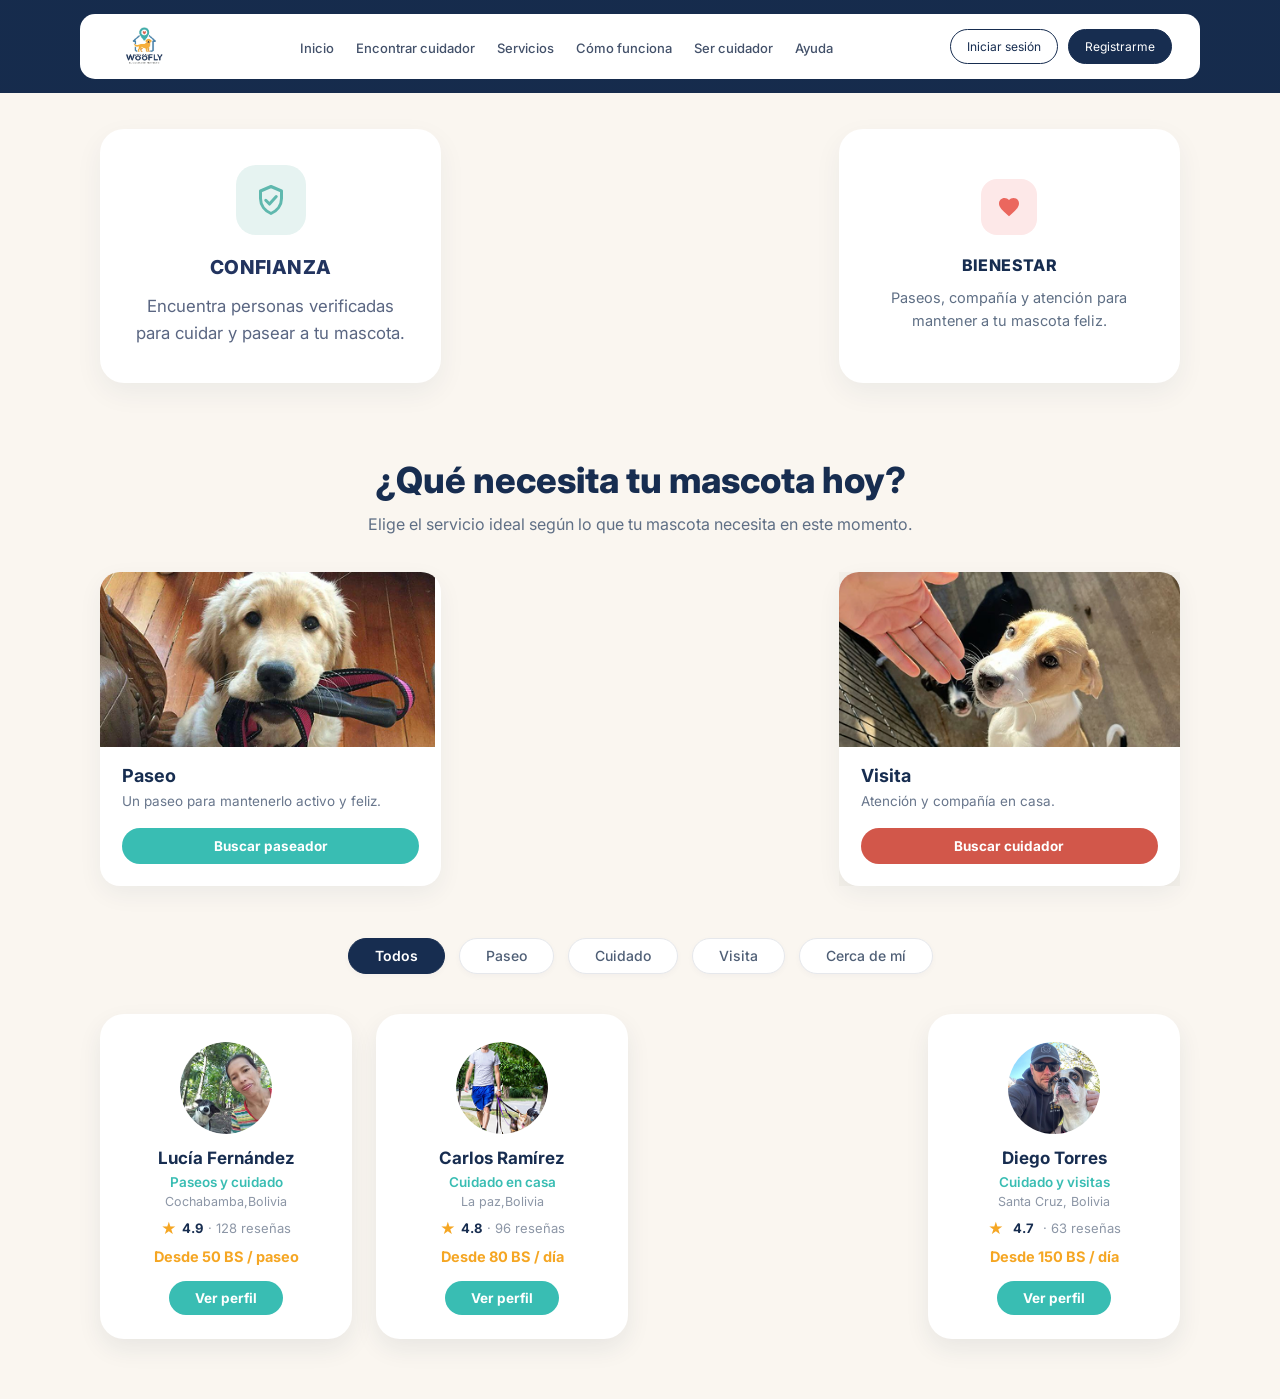
==== commit 6c31f0ab: "integracion completa" ====
--- a/index.html
+++ b/index.html
@@ -1,12 +1,12 @@
 <!DOCTYPE html>
 <html lang="es">
-
 <head>
     <meta charset="UTF-8">
     <meta name="viewport" content="width=device-width, initial-scale=1.0">
     <title>Woofly</title>
+    <link href="https://fonts.googleapis.com/css2?family=Inter:wght@400;500;600;700;800&display=swap" rel="stylesheet">
     <link rel="stylesheet" href="css/style.css">
-    <link href="https://fonts.googleapis.com/css2?family=Inter:wght@400;500;600;700&display=swap" rel="stylesheet">
+    <link rel="stylesheet" href="styles.css">
 </head>
 
 <body>
@@ -24,8 +24,8 @@
             <ul class="nav-links">
                 <li><a href="#w1">Inicio</a></li>
                 <li><a href="#w11">Encontrar cuidador</a></li>
-                <li><a href="#w7">Servicios</a></li>
-                <li><a href="#w37">Cómo funciona</a></li>
+                <li><a href="#w6">Servicios</a></li>
+                <li><a href="comofunciona.html">Cómo funciona</a></li>
                 <li><a href="#w49">Ser cuidador</a></li>
                 <li><a href="#">Ayuda</a></li>
             </ul>
@@ -41,17 +41,32 @@
 
     <main>
 
-        <!-- FRANJA DE BENEFICIOS (W5: BIENESTAR EN LA COLUMNA 3 COMO FIGMA) -->
+        <!-- FRANJA DE BENEFICIOS: W3 (CONFIANZA) + ESPACIO + W5 (BIENESTAR) -->
         <section class="beneficios-seccion">
             <div class="beneficios-grid">
 
-                <!-- Espacio reservado para Beneficio 1 (Confianza) -->
-                <div class="beneficio-espacio"></div>
+                <!-- W3: BENEFICIO CONFIANZA (COMPAÑERA) -->
+                <section id="w3">
+                    <article class="w3-tarjeta">
+                        <div class="w3-icono" aria-hidden="true">
+                            <svg viewBox="0 0 24 24" fill="none"
+                                stroke="currentColor"
+                                stroke-width="2"
+                                stroke-linecap="round"
+                                stroke-linejoin="round">
+                                <path d="M12 3l7 3v5c0 4.5-3 8.2-7 10-4-1.8-7-5.5-7-10V6l7-3z"/>
+                                <path d="M8.5 12.2l2.5 2.5 4.5-5"/>
+                            </svg>
+                        </div>
+                        <h2>Confianza</h2>
+                        <p>Encuentra personas verificadas para cuidar y pasear a tu mascota.</p>
+                    </article>
+                </section>
 
                 <!-- Espacio reservado para Beneficio 2 (Tranquilidad) -->
                 <div class="beneficio-espacio"></div>
 
-                <!-- W5: BENEFICIO BIENESTAR -->
+                <!-- W5: BENEFICIO BIENESTAR (RAQUEL) -->
                 <article id="w5" class="w5-tarjeta">
                     <div class="w5-icono">
                         <svg width="24" height="24" viewBox="0 0 24 24" fill="#eb675e" xmlns="http://www.w3.org/2000/svg" aria-hidden="true">
@@ -65,34 +80,47 @@
             </div>
         </section>
 
-        <!-- W6: TÍTULO DE SERVICIOS -->
+        <!-- W6: TÍTULO DE SERVICIOS (RAQUEL) -->
         <section id="w6" class="w6-encabezado">
             <h2>¿Qué necesita tu mascota hoy?</h2>
             <p>Elige el servicio ideal según lo que tu mascota necesita en este momento.</p>
         </section>
 
-        <!-- W7: SERVICIO DE PASEO -->
-        <section id="w7" class="servicio-paseo">
-            <div class="tarjeta-paseo">
-
-                <img src="perro-paseo.png" alt="Perro disfrutando de un paseo">
-
-                <div class="contenido-paseo">
-                    <h2>Paseo</h2>
-
-                    <p>
-                        Un paseo para mantenerlo activo y feliz.
-                    </p>
-
-                    <a href="#w11" class="btn-paseador">
-                        Buscar paseador
-                    </a>
-                </div>
-
-            </div>
-        </section>
-
-        <!-- W11: FILTROS DE BÚSQUEDA -->
+        <!-- FILA DE SERVICIOS: W7 (PASEO) + ESPACIO + W9 (VISITA) -->
+        <section class="servicios-fila-seccion">
+            <div class="servicios-fila-grid">
+
+                <!-- W7: SERVICIO DE PASEO (RAQUEL) -->
+                <section id="w7" class="servicio-paseo">
+                    <div class="tarjeta-paseo">
+                        <img src="perro-paseo.png" alt="Perro disfrutando de un paseo">
+                        <div class="contenido-paseo">
+                            <h2>Paseo</h2>
+                            <p>Un paseo para mantenerlo activo y feliz.</p>
+                            <a href="#w11" class="btn-paseador">Buscar paseador</a>
+                        </div>
+                    </div>
+                </section>
+
+                <!-- Espacio reservado para Servicio 2 (Cuidado) -->
+                <div class="servicio-espacio"></div>
+
+                <!-- W9: SERVICIO DE VISITA (COMPAÑERA) -->
+                <section id="w9">
+                    <article class="w9-tarjeta">
+                        <img src="visita.jpg" alt="Una mano extendida saluda a un cachorro que mira hacia arriba">
+                        <div class="w9-contenido">
+                            <h2>Visita</h2>
+                            <p>Atención y compañía en casa.</p>
+                            <a class="w9-boton" href="encontrar.html">Buscar cuidador</a>
+                        </div>
+                    </article>
+                </section>
+
+            </div>
+        </section>
+
+        <!-- W11: FILTROS DE BÚSQUEDA (RAQUEL) -->
         <section id="w11" class="w11-filtros" aria-label="Filtros de búsqueda de cuidadores">
             <button type="button" class="w11-pill activo" data-filtro="todos">Todos</button>
             <button type="button" class="w11-pill" data-filtro="paseo">Paseo</button>
@@ -101,407 +129,66 @@
             <button type="button" class="w11-pill" data-filtro="cerca">Cerca de mí</button>
         </section>
 
-        <!-- FILA DE CUIDADORES (MISMO ORDEN QUE FIGMA: LUCÍA 1°, CARLOS 2°) -->
+        <!-- FILA DE CUIDADORES: W12 (LUCÍA) + W13 (CARLOS) + ESPACIO + W15 (DIEGO) -->
         <section class="cuidadores-seccion">
             <div class="cuidadores-grid">
 
-                <!-- W12: PERFIL DE CUIDADOR 1 (LUCÍA FERNÁNDEZ) -->
+                <!-- W12: PERFIL DE CUIDADOR 1 (LUCÍA FERNÁNDEZ - RAQUEL) -->
                 <article id="w12" class="cuidador-tarjeta">
                     <img src="lucia-fernandez.png" alt="Foto de perfil de Lucía Fernández" class="cuidador-foto">
-
                     <h3 class="cuidador-nombre">Lucía Fernández</h3>
-
                     <p class="cuidador-servicio">Paseos y cuidado</p>
-
                     <p class="cuidador-ubicacion">Cochabamba,Bolivia</p>
-
                     <div class="cuidador-calificacion">
                         <span class="cuidador-estrella" aria-hidden="true">★</span>
                         <span class="cuidador-puntaje">4.9</span>
                         <span class="cuidador-resenas">· 128 reseñas</span>
                     </div>
-
                     <p class="cuidador-precio">Desde 50 BS / paseo</p>
-
-                    <!-- ÚNICO BOTÓN QUE REDIRIGE A LA SUBPÁGINA -->
                     <a href="perfil-cuidador.html" class="cuidador-btn">Ver perfil</a>
                 </article>
 
-                <!-- W13: PERFIL DE CUIDADOR 2 (CARLOS RAMÍREZ) -->
+                <!-- W13: PERFIL DE CUIDADOR 2 (CARLOS RAMÍREZ - RAQUEL) -->
                 <article id="w13" class="cuidador-tarjeta">
                     <img src="carlos-ramirez.png" alt="Foto de perfil de Carlos Ramírez" class="cuidador-foto">
-
                     <h3 class="cuidador-nombre">Carlos Ramírez</h3>
-
                     <p class="cuidador-servicio">Cuidado en casa</p>
-
                     <p class="cuidador-ubicacion">La paz,Bolivia</p>
-
                     <div class="cuidador-calificacion">
                         <span class="cuidador-estrella" aria-hidden="true">★</span>
                         <span class="cuidador-puntaje">4.8</span>
                         <span class="cuidador-resenas">· 96 reseñas</span>
                     </div>
-
                     <p class="cuidador-precio">Desde 80 BS / día</p>
-
                     <a href="#w13" class="cuidador-btn">Ver perfil</a>
                 </article>
 
-                <!-- Espacios reservados para Cuidador 3 y Cuidador 4 -->
+                <!-- Espacio reservado para Cuidador 3 (Marta Gómez) -->
                 <div class="cuidador-espacio"></div>
-                <div class="cuidador-espacio"></div>
-
-            </div>
-        </section>
-
-        <!-- W31: MAPA DE UBICACIÓN -->
-        <section id="w31"></section>
-
-        <!-- W37: PASO 03 - RESERVA -->
-        <section id="w37"></section>
-
-        <!-- W43: SERVICIO DE VISITAS -->
-        <section id="w43"></section>
-
-        <!-- W49: BENEFICIO: CONECTA CON DUEÑOS -->
-        <section id="w49"></section>
+
+                <!-- W15: PERFIL DE CUIDADOR 4 (DIEGO TORRES - COMPAÑERA) -->
+                <section id="w15">
+                    <article class="w15-tarjeta">
+                        <img class="w15-foto" src="diego-torres.jpg" alt="Foto de perfil de Diego Torres con su perro">
+                        <h3 class="w15-nombre">Diego Torres</h3>
+                        <p class="w15-servicio">Cuidado y visitas</p>
+                        <p class="w15-ciudad">Santa Cruz, Bolivia</p>
+                        <p class="w15-calificacion">
+                            <span class="w15-estrella">★</span>
+                            <strong>4.7</strong>
+                            <span class="w15-resenas">· 63 reseñas</span>
+                        </p>
+                        <p class="w15-precio">Desde 150 BS / día</p>
+                        <a class="w15-boton" href="perfil.html?id=diego-torres">Ver perfil</a>
+                    </article>
+                </section>
+
+            </div>
+        </section>
 
     </main>
-    <header>
-        <!-- Encabezado y navegación -->
-    </header>
-
-    <main>
-
-        <!-- SECCIONES W1 - W34 -->
-
-        <section id="w1">
-            <!-- W1 -->
-        </section>
-
-        <section id="w2">
-            <!-- W2 -->
-        </section>
-
-        <section id="w3">
-    <article class="w3-tarjeta">
-        <div class="w3-icono" aria-hidden="true">
-            <!-- Escudo con check: símbolo de seguridad y confianza -->
-            <svg viewBox="0 0 24 24" fill="none"
-                stroke="currentColor"
-                stroke-width="2"
-                stroke-linecap="round"
-                stroke-linejoin="round">
-                <path d="M12 3l7 3v5c0 4.5-3 8.2-7 10-4-1.8-7-5.5-7-10V6l7-3z"/>
-                <path d="M8.5 12.2l2.5 2.5 4.5-5"/>
-            </svg>
-        </div>
-
-        <h2>Confianza</h2>
-
-        <p>
-            Encuentra personas verificadas para cuidar y pasear a tu mascota.
-        </p>
-    </article>
-</section>
-
-        <section id="w4">
-            <!-- W4 -->
-        </section>
-
-        <section id="w5">
-            <!-- W5 -->
-        </section>
-
-        <section id="w6">
-            <!-- W6 -->
-        </section>
-
-        <section id="w7">
-            <!-- W7 -->
-        </section>
-
-        <section id="w8">
-            <!-- W8 -->
-        </section>
-
-      
-<section id="w9">
-    <article class="w9-tarjeta">
-
-        <img
-            src="visita.jpg"
-            alt="Una mano extendida saluda a un cachorro que mira hacia arriba"
-        >
-
-        <div class="w9-contenido">
-            <h2>Visita</h2>
-
-            <p>Atención y compañía en casa.</p>
-
-            <a class="w9-boton" href="encontrar.html">
-                Buscar cuidador
-            </a>
-        </div>
-
-    </article>
-</section>
-
-
-        <section id="w10">
-            <!-- W10 -->
-        </section>
-
-        <section id="w11">
-            <!-- W11 -->
-        </section>
-
-        <section id="w12">
-            <!-- W12 -->
-        </section>
-
-        <section id="w13">
-            <!-- W13 -->
-        </section>
-
-        <section id="w14">
-            <!-- W14 -->
-        </section>
-
-       
-<section id="w15">
-  <div class="w15-contenedor">
-
-    <h2 class="w15-titulo">Cuidadores disponibles</h2>
-
-    <article class="w15-tarjeta">
-
-      <img
-        class="w15-foto"
-        src="diego-torres.jpg"
-        alt="Foto de perfil de Diego Torres con su perro"
-      >
-
-      <h3 class="w15-nombre">Diego Torres</h3>
-
-      <p class="w15-servicio">Cuidado y visitas</p>
-
-      <p class="w15-ciudad">Santa Cruz, Bolivia</p>
-
-      <p class="w15-calificacion">
-        <span class="w15-estrella">★</span>
-        <strong>4.7</strong>
-        <span class="w15-resenas">· 63 reseñas</span>
-      </p>
-
-      <p class="w15-precio">Desde 150 BS / día</p>
-
-      <a class="w15-boton" href="perfil.html?id=diego-torres">
-        Ver perfil
-      </a>
-
-    </article>
-  </div>
-</section>
-
-
-        <section id="w16">
-            <!-- W16 -->
-        </section>
-
-        <section id="w17">
-            <!-- W17 -->
-        </section>
-
-        <section id="w18">
-            <!-- W18 -->
-        </section>
-
-        <section id="w19">
-            <!-- W19 -->
-        </section>
-
-        <section id="w20">
-            <!-- W20 -->
-        </section>
-
-
-      
-            
-<section id="w21">
-
-    <!-- SECCIÓN 21: SERVICIOS OFRECIDOS -->
-    <div class="w21-card">
-
-        <div class="w21-cabecera">
-            <h1>Servicios ofrecidos</h1>
-
-            <button class="w21-btn w21-btn-sec" type="button" id="w21-abrir">
-                ✏️ Editar
-            </button>
-        </div>
-
-        <ul class="w21-servicios" id="w21-servicios"></ul>
-
-    </div>
-
-    <!-- VENTANA PARA AÑADIR, EDITAR O ELIMINAR SERVICIOS -->
-    <dialog id="w21-ventana" aria-labelledby="w21-titulo-ventana">
-
-        <div class="w21-modal">
-
-            <div class="w21-modal-cab">
-                <h2 id="w21-titulo-ventana">Editar servicios</h2>
-
-                <button class="w21-btn w21-btn-sec w21-cerrar"
-                        type="button"
-                        id="w21-cerrar"
-                        aria-label="Cerrar">
-                    ✕
-                </button>
-            </div>
-
-            <form class="w21-formulario" id="w21-formulario" novalidate>
-
-                <label class="w21-campo">
-                    Icono
-                    <select id="w21-icono">
-                        <option>🐾</option>
-                        <option>🏠</option>
-                        <option>❤️</option>
-                        <option>🦮</option>
-                        <option>🐕</option>
-                        <option>🐈</option>
-                        <option>🛁</option>
-                        <option>✂️</option>
-                        <option>🚗</option>
-                        <option>🩺</option>
-                    </select>
-                </label>
-
-                <label class="w21-campo w21-nombre-campo">
-                    Nombre del servicio
-                    <input id="w21-nombre"
-                           type="text"
-                           maxlength="40"
-                           placeholder="Ej.: Baño y corte">
-                </label>
-
-                <label class="w21-campo">
-                    Precio (Bs)
-                    <input id="w21-precio"
-                           type="number"
-                           min="0"
-                           step="any"
-                           placeholder="0">
-                </label>
-
-                <label class="w21-campo">
-                    Cobro
-                    <select id="w21-unidad">
-                        <option value="">Por servicio</option>
-                        <option value="/día">Por día</option>
-                        <option value="/hora">Por hora</option>
-                    </select>
-                </label>
-
-                <p class="w21-error" id="w21-error" role="alert"></p>
-
-                <div class="w21-acciones">
-                    <button class="w21-btn" type="submit" id="w21-guardar">
-                        Añadir servicio
-                    </button>
-
-                    <button class="w21-btn w21-btn-sec"
-                            type="button"
-                            id="w21-cancelar"
-                            hidden>
-                        Cancelar edición
-                    </button>
-                </div>
-
-            </form>
-
-            <ul class="w21-lista" id="w21-lista"></ul>
-
-            <div class="w21-modal-pie">
-                <button class="w21-btn w21-btn-sec w21-pequeno"
-                        type="button"
-                        id="w21-restaurar">
-                    Restaurar servicios iniciales
-                </button>
-
-                <button class="w21-btn" type="button" id="w21-listo">
-                    Listo
-                </button>
-            </div>
-
-        </div>
-    </dialog>
-
-
-
-        <section id="w22">
-            <!-- W22 -->
-        </section>
-
-        <section id="w23">
-            <!-- W23 -->
-        </section>
-
-        <section id="w24">
-            <!-- W24 -->
-        </section>
-
-        <section id="w25">
-            <!-- W25 -->
-        </section>
-
-        <section id="w26">
-            <!-- W26 -->
-        </section>
-
-        <section id="w27">
-            <!-- W27 -->
-        </section>
-
-        <section id="w28">
-            <!-- W28 -->
-        </section>
-
-        <section id="w29">
-            <!-- W29 -->
-        </section>
-
-        <section id="w30">
-            <!-- W30 -->
-        </section>
-
-        <section id="w31">
-            <!-- W31 -->
-        </section>
-
-        <section id="w32">
-            <!-- W32 -->
-        </section>
-
-        <section id="w33">
-            <!-- W33 -->
-        </section>
-
-        <section id="w34">
-            <!-- W34 -->
-        </section>
-
-    </main>
-
-    <footer>
-        <!-- Pie de página -->
-    </footer>
 
     <script src="js/script.js"></script>
-
     <script>
         const filtrosW11 = document.querySelectorAll('#w11 .w11-pill');
         filtrosW11.forEach((boton) => {
--- a/styles.css
+++ b/styles.css
@@ -0,0 +1,721 @@
+/* =================================
+   CONFIGURACIÓN GENERAL Y W1 (MENÚ)
+================================= */
+* {
+    margin: 0;
+    padding: 0;
+    box-sizing: border-box;
+}
+
+html {
+    scroll-behavior: smooth;
+}
+
+body {
+    font-family: 'Inter', Arial, sans-serif;
+    background-color: #faf6f0;
+    color: #252b36;
+}
+
+/* ENCABEZADO */
+.header {
+    width: 100%;
+    padding: 14px 20px;
+    background-color: #172d50;
+    background-image: linear-gradient(
+        rgba(20, 40, 70, 0.35),
+        rgba(20, 40, 70, 0.35)
+    );
+}
+
+/* BARRA DE NAVEGACIÓN */
+.navbar {
+    width: 100%;
+    max-width: 1120px;
+    min-height: 60px;
+    margin: auto;
+    padding: 10px 28px;
+    background-color: #ffffff;
+    border-radius: 15px;
+    display: flex;
+    align-items: center;
+    justify-content: space-between;
+    gap: 20px;
+}
+
+.logo {
+    display: flex;
+    align-items: center;
+    text-decoration: none;
+}
+
+.logo img {
+    width: 75px;
+    height: 45px;
+    object-fit: contain;
+}
+
+/* ENLACES */
+.nav-links {
+    display: flex;
+    align-items: center;
+    justify-content: center;
+    gap: 22px;
+    list-style: none;
+}
+
+.nav-links a {
+    text-decoration: none;
+    color: #43516a;
+    font-size: 13px;
+    font-weight: 500;
+    transition: color 0.3s ease;
+}
+
+.nav-links a:hover,
+.nav-links a.active {
+    color: #172d50;
+    font-weight: 700;
+}
+
+/* BOTONES */
+.nav-buttons {
+    display: flex;
+    align-items: center;
+    gap: 10px;
+    white-space: nowrap;
+}
+
+.btn-login,
+.btn-register {
+    padding: 9px 16px;
+    border-radius: 25px;
+    text-decoration: none;
+    font-size: 12px;
+    transition: all 0.3s ease;
+}
+
+.btn-login {
+    color: #172d50;
+    border: 1px solid #172d50;
+    background-color: white;
+}
+
+.btn-login:hover {
+    background-color: #eef2f8;
+}
+
+.btn-register {
+    color: white;
+    background-color: #172d50;
+    border: 1px solid #172d50;
+}
+
+.btn-register:hover {
+    background-color: #294b78;
+}
+
+@media (max-width: 1000px) {
+    .navbar {
+        flex-wrap: wrap;
+        justify-content: center;
+    }
+    .nav-links {
+        flex-wrap: wrap;
+        gap: 15px;
+    }
+}
+
+@media (max-width: 600px) {
+    .navbar {
+        padding: 18px;
+        flex-direction: column;
+    }
+    .nav-links {
+        flex-direction: column;
+        gap: 15px;
+    }
+    .nav-buttons {
+        margin-top: 5px;
+    }
+}
+
+/* =================================
+   FILA DE BENEFICIOS (W3 + ESPACIO + W5)
+================================= */
+.beneficios-seccion {
+    width: 100%;
+    max-width: 1120px;
+    margin: 0 auto;
+    padding: 36px 20px;
+}
+
+.beneficios-grid {
+    display: grid;
+    grid-template-columns: repeat(3, 1fr);
+    gap: 28px;
+    align-items: stretch;
+}
+
+#w3 {
+    display: flex;
+    width: 100%;
+    margin: 0;
+    padding: 0;
+}
+
+#w3 .w3-tarjeta,
+#w5.w5-tarjeta {
+    width: 100%;
+    max-width: 100%;
+    margin: 0;
+    background-color: #ffffff;
+    border-radius: 24px;
+    padding: 36px 32px;
+    text-align: center;
+    box-shadow: 0 10px 28px rgba(23, 45, 80, 0.06);
+    display: flex;
+    flex-direction: column;
+    align-items: center;
+    justify-content: center;
+}
+
+#w5 .w5-icono {
+    width: 56px;
+    height: 56px;
+    background-color: #fde8e8;
+    border-radius: 16px;
+    display: flex;
+    align-items: center;
+    justify-content: center;
+    margin-bottom: 20px;
+}
+
+#w5.w5-tarjeta h3 {
+    color: #172d50;
+    font-size: 16px;
+    font-weight: 800;
+    letter-spacing: 0.4px;
+    text-transform: uppercase;
+    margin: 0 0 12px 0;
+}
+
+#w5.w5-tarjeta p {
+    color: #5f6f85;
+    font-size: 14.5px;
+    line-height: 1.55;
+    max-width: 280px;
+    margin: 0;
+}
+
+@media (max-width: 850px) {
+    .beneficios-grid {
+        grid-template-columns: 1fr;
+    }
+    .beneficio-espacio {
+        display: none;
+    }
+}
+
+/* =================================
+   W6 - TÍTULO DE SERVICIOS
+================================= */
+#w6.w6-encabezado {
+    width: 100%;
+    max-width: 1120px;
+    margin: 0 auto;
+    padding: 40px 20px 24px;
+    text-align: center;
+}
+
+#w6.w6-encabezado h2 {
+    color: #172d50;
+    font-size: 36px;
+    font-weight: 800;
+    line-height: 1.2;
+    margin: 0 0 10px 0;
+}
+
+#w6.w6-encabezado p {
+    color: #5f6f85;
+    font-size: 16px;
+    font-weight: 400;
+    line-height: 1.5;
+    margin: 0;
+}
+
+@media (max-width: 768px) {
+    #w6.w6-encabezado h2 {
+        font-size: 28px;
+    }
+    #w6.w6-encabezado p {
+        font-size: 14.5px;
+    }
+}
+
+/* =================================
+   FILA DE SERVICIOS (W7 + ESPACIO + W9)
+================================= */
+.servicios-fila-seccion {
+    width: 100%;
+    max-width: 1120px;
+    margin: 0 auto;
+    padding: 12px 20px 32px;
+}
+
+.servicios-fila-grid {
+    display: grid;
+    grid-template-columns: repeat(3, 1fr);
+    gap: 28px;
+    align-items: start;
+}
+
+#w7.servicio-paseo,
+#w9 {
+    width: 100%;
+    min-height: 0;
+    margin: 0;
+    padding: 0;
+    display: flex;
+    justify-content: center;
+}
+
+#w7 .tarjeta-paseo,
+#w9 .w9-tarjeta {
+    width: 100%;
+    max-width: 100%;
+    height: auto;
+    min-height: 0;
+    margin: 0;
+    background-color: #ffffff;
+    border-radius: 20px;
+    overflow: hidden;
+    box-shadow: 0 8px 24px rgba(23, 45, 80, 0.06);
+    display: flex;
+    flex-direction: column;
+}
+
+#w7 .tarjeta-paseo img,
+#w9 .w9-tarjeta img {
+    width: 100%;
+    height: 175px;
+    object-fit: cover;
+    display: block;
+}
+
+#w7 .contenido-paseo,
+#w9 .w9-contenido {
+    padding: 18px 22px 22px;
+    display: flex;
+    flex-direction: column;
+}
+
+#w7 .contenido-paseo h2,
+#w9 .w9-contenido h2 {
+    color: #172d50;
+    font-size: 18px;
+    font-weight: 700;
+    margin: 0 0 6px 0;
+}
+
+#w7 .contenido-paseo p,
+#w9 .w9-contenido p {
+    color: #68768c;
+    font-size: 13.5px;
+    line-height: 1.45;
+    margin: 0 0 16px 0;
+}
+
+#w7 .btn-paseador,
+#w9 .w9-boton {
+    display: block;
+    width: 100%;
+    padding: 10px 16px;
+    margin: 0;
+    text-align: center;
+    text-decoration: none;
+    border-radius: 999px;
+    font-size: 13.5px;
+    font-weight: 700;
+}
+
+#w7 .btn-paseador {
+    background-color: #39bdb3;
+    color: #ffffff;
+}
+
+#w7 .btn-paseador:hover {
+    background-color: #269e96;
+}
+
+@media (max-width: 850px) {
+    .servicios-fila-grid {
+        grid-template-columns: 1fr;
+    }
+    .servicio-espacio {
+        display: none;
+    }
+}
+
+/* =================================
+   W11 - FILTROS DE BÚSQUEDA
+================================= */
+#w11.w11-filtros {
+    width: 100%;
+    max-width: 1120px;
+    margin: 0 auto;
+    padding: 20px 20px 28px;
+    display: flex;
+    flex-wrap: wrap;
+    justify-content: center;
+    align-items: center;
+    gap: 14px;
+}
+
+.w11-pill {
+    background-color: #ffffff;
+    color: #4f5f76;
+    border: 1px solid #e6e8ec;
+    border-radius: 999px;
+    padding: 10px 26px;
+    font-family: inherit;
+    font-size: 14px;
+    font-weight: 500;
+    line-height: 1;
+    cursor: pointer;
+    box-shadow: 0 2px 6px rgba(23, 45, 80, 0.03);
+    transition: background-color 0.2s ease, color 0.2s ease, border-color 0.2s ease, transform 0.15s ease;
+}
+
+.w11-pill:hover {
+    border-color: #172d50;
+    color: #172d50;
+    transform: translateY(-1px);
+}
+
+.w11-pill.activo {
+    background-color: #172d50;
+    color: #ffffff;
+    border-color: #172d50;
+    font-weight: 600;
+}
+
+/* =================================
+   FILA DE CUIDADORES (4 COLUMNAS IGUALES)
+================================= */
+.cuidadores-seccion {
+    width: 100%;
+    max-width: 1120px;
+    margin: 0 auto;
+    padding: 12px 20px 60px;
+}
+
+.cuidadores-grid {
+    display: grid;
+    grid-template-columns: repeat(4, minmax(0, 1fr));
+    gap: 24px;
+    align-items: stretch;
+}
+
+#w15 {
+    width: 100%;
+    margin: 0;
+    padding: 0;
+    display: flex;
+}
+
+.cuidador-tarjeta,
+#w15 .w15-tarjeta {
+    width: 100%;
+    max-width: 100%;
+    margin: 0;
+    background-color: #ffffff;
+    border-radius: 24px;
+    padding: 28px 18px 24px;
+    text-align: center;
+    box-shadow: 0 10px 25px rgba(23, 45, 80, 0.08);
+    transition: transform 0.2s ease, box-shadow 0.2s ease;
+    display: flex;
+    flex-direction: column;
+    align-items: center;
+}
+
+.cuidador-tarjeta:hover,
+#w15 .w15-tarjeta:hover {
+    transform: translateY(-4px);
+    box-shadow: 0 14px 30px rgba(23, 45, 80, 0.14);
+}
+
+.cuidador-foto,
+#w15 .w15-foto {
+    width: 92px;
+    height: 92px;
+    border-radius: 50%;
+    object-fit: cover;
+    margin: 0 auto 14px;
+    display: block;
+}
+
+.cuidador-nombre,
+#w15 .w15-nombre {
+    color: #172d50;
+    font-size: 17px;
+    font-weight: 700;
+    margin: 0 0 6px 0;
+}
+
+.cuidador-servicio,
+#w15 .w15-servicio {
+    color: #39bdb3;
+    font-size: 13.5px;
+    font-weight: 600;
+    margin: 0 0 4px 0;
+}
+
+.cuidador-ubicacion,
+#w15 .w15-ciudad {
+    color: #8c96a6;
+    font-size: 12.5px;
+    margin: 0 0 10px 0;
+}
+
+.cuidador-calificacion,
+#w15 .w15-calificacion {
+    display: flex;
+    justify-content: center;
+    align-items: center;
+    gap: 5px;
+    font-size: 13px;
+    margin: 0 0 10px 0;
+}
+
+.cuidador-estrella,
+#w15 .w15-estrella {
+    color: #f5a623;
+    font-size: 15px;
+}
+
+.cuidador-puntaje,
+#w15 .w15-calificacion strong {
+    color: #172d50;
+    font-weight: 700;
+}
+
+.cuidador-resenas,
+#w15 .w15-resenas {
+    color: #8c96a6;
+}
+
+.cuidador-precio,
+#w15 .w15-precio {
+    color: #f5a623;
+    font-size: 14.5px;
+    font-weight: 700;
+    margin: 0 0 16px 0;
+}
+
+.cuidador-btn,
+#w15 .w15-boton {
+    display: inline-block;
+    padding: 9px 26px;
+    margin-top: auto;
+    background-color: #39bdb3;
+    color: #ffffff;
+    text-decoration: none;
+    border-radius: 999px;
+    font-size: 13.5px;
+    font-weight: 700;
+    transition: background-color 0.2s ease;
+}
+
+.cuidador-btn:hover,
+#w15 .w15-boton:hover {
+    background-color: #269e96;
+}
+
+@media (max-width: 960px) {
+    .cuidadores-grid {
+        grid-template-columns: repeat(2, 1fr);
+    }
+    .cuidador-espacio {
+        display: none;
+    }
+}
+
+@media (max-width: 560px) {
+    .cuidadores-grid {
+        grid-template-columns: 1fr;
+    }
+}
+
+/* =================================
+   SUBPÁGINA PERFIL: W19, W21 Y W25
+================================= */
+.perfil-contenedor {
+    width: 100%;
+    max-width: 1120px;
+    margin: 0 auto;
+    padding: 28px 20px 60px;
+}
+
+.perfil-ruta {
+    display: flex;
+    align-items: center;
+    gap: 8px;
+    font-size: 13px;
+    color: #8c96a6;
+    margin-bottom: 24px;
+}
+
+.perfil-ruta a {
+    color: #8c96a6;
+    text-decoration: none;
+    transition: color 0.2s ease;
+}
+
+.perfil-ruta a:hover {
+    color: #172d50;
+}
+
+.perfil-grid {
+    display: grid;
+    grid-template-columns: 1.75fr 1fr;
+    gap: 28px;
+    align-items: start;
+}
+
+.perfil-columna-izq {
+    display: flex;
+    flex-direction: column;
+    gap: 24px;
+    min-width: 0;
+}
+
+.perfil-espacio-cabecera {
+    height: 120px;
+}
+
+.perfil-espacio-reserva {
+    height: 480px;
+}
+
+/* TARJETA W19 - PRESENTACIÓN */
+#w19.w19-tarjeta {
+    width: 100%;
+    margin: 0;
+    background-color: #ffffff;
+    border-radius: 20px;
+    padding: 28px 32px;
+    box-shadow: 0 8px 24px rgba(23, 45, 80, 0.06);
+}
+
+#w19.w19-tarjeta h2 {
+    color: #172d50;
+    font-size: 18px;
+    font-weight: 700;
+    margin: 0 0 12px 0;
+}
+
+#w19.w19-tarjeta p {
+    color: #68768c;
+    font-size: 14px;
+    line-height: 1.65;
+    margin: 0;
+}
+
+/* TARJETA W21 - SERVICIOS OFRECIDOS (ALINEADA CON W19 Y W25) */
+#w21 {
+    width: 100%;
+    margin: 0;
+    padding: 0;
+}
+
+#w21 .w21-card {
+    width: 100%;
+    max-width: 100%;
+    margin: 0;
+    border-radius: 20px;
+    padding: 28px 32px;
+    box-shadow: 0 8px 24px rgba(23, 45, 80, 0.06);
+}
+
+@media (max-width: 850px) {
+    .perfil-grid {
+        grid-template-columns: 1fr;
+    }
+    .perfil-espacio-cabecera,
+    .perfil-espacio-reserva {
+        display: none;
+    }
+}
+
+/* =================================
+   W25 - RESEÑAS DE OTRAS FAMILIAS
+================================= */
+#w25.w25-tarjeta {
+    width: 100%;
+    margin: 0;
+    background-color: #ffffff;
+    border-radius: 20px;
+    padding: 28px 32px;
+    box-shadow: 0 8px 24px rgba(23, 45, 80, 0.06);
+}
+
+#w25.w25-tarjeta h2 {
+    color: #172d50;
+    font-size: 18px;
+    font-weight: 700;
+    margin: 0 0 24px 0;
+}
+
+.w25-lista {
+    display: flex;
+    flex-direction: column;
+    gap: 24px;
+}
+
+.w25-item {
+    display: flex;
+    align-items: flex-start;
+    gap: 16px;
+}
+
+.w25-avatar {
+    width: 48px;
+    height: 48px;
+    border-radius: 50%;
+    object-fit: cover;
+    flex-shrink: 0;
+}
+
+.w25-contenido {
+    flex: 1;
+}
+
+.w25-cabecera {
+    display: flex;
+    align-items: center;
+    gap: 10px;
+    margin-bottom: 6px;
+}
+
+.w25-cabecera h3 {
+    color: #172d50;
+    font-size: 14px;
+    font-weight: 700;
+    margin: 0;
+}
+
+.w25-estrellas {
+    color: #f5a623;
+    font-size: 13px;
+    letter-spacing: 2px;
+    line-height: 1;
+}
+
+.w25-contenido p {
+    color: #68768c;
+    font-size: 13.5px;
+    line-height: 1.55;
+    margin: 0;
+}
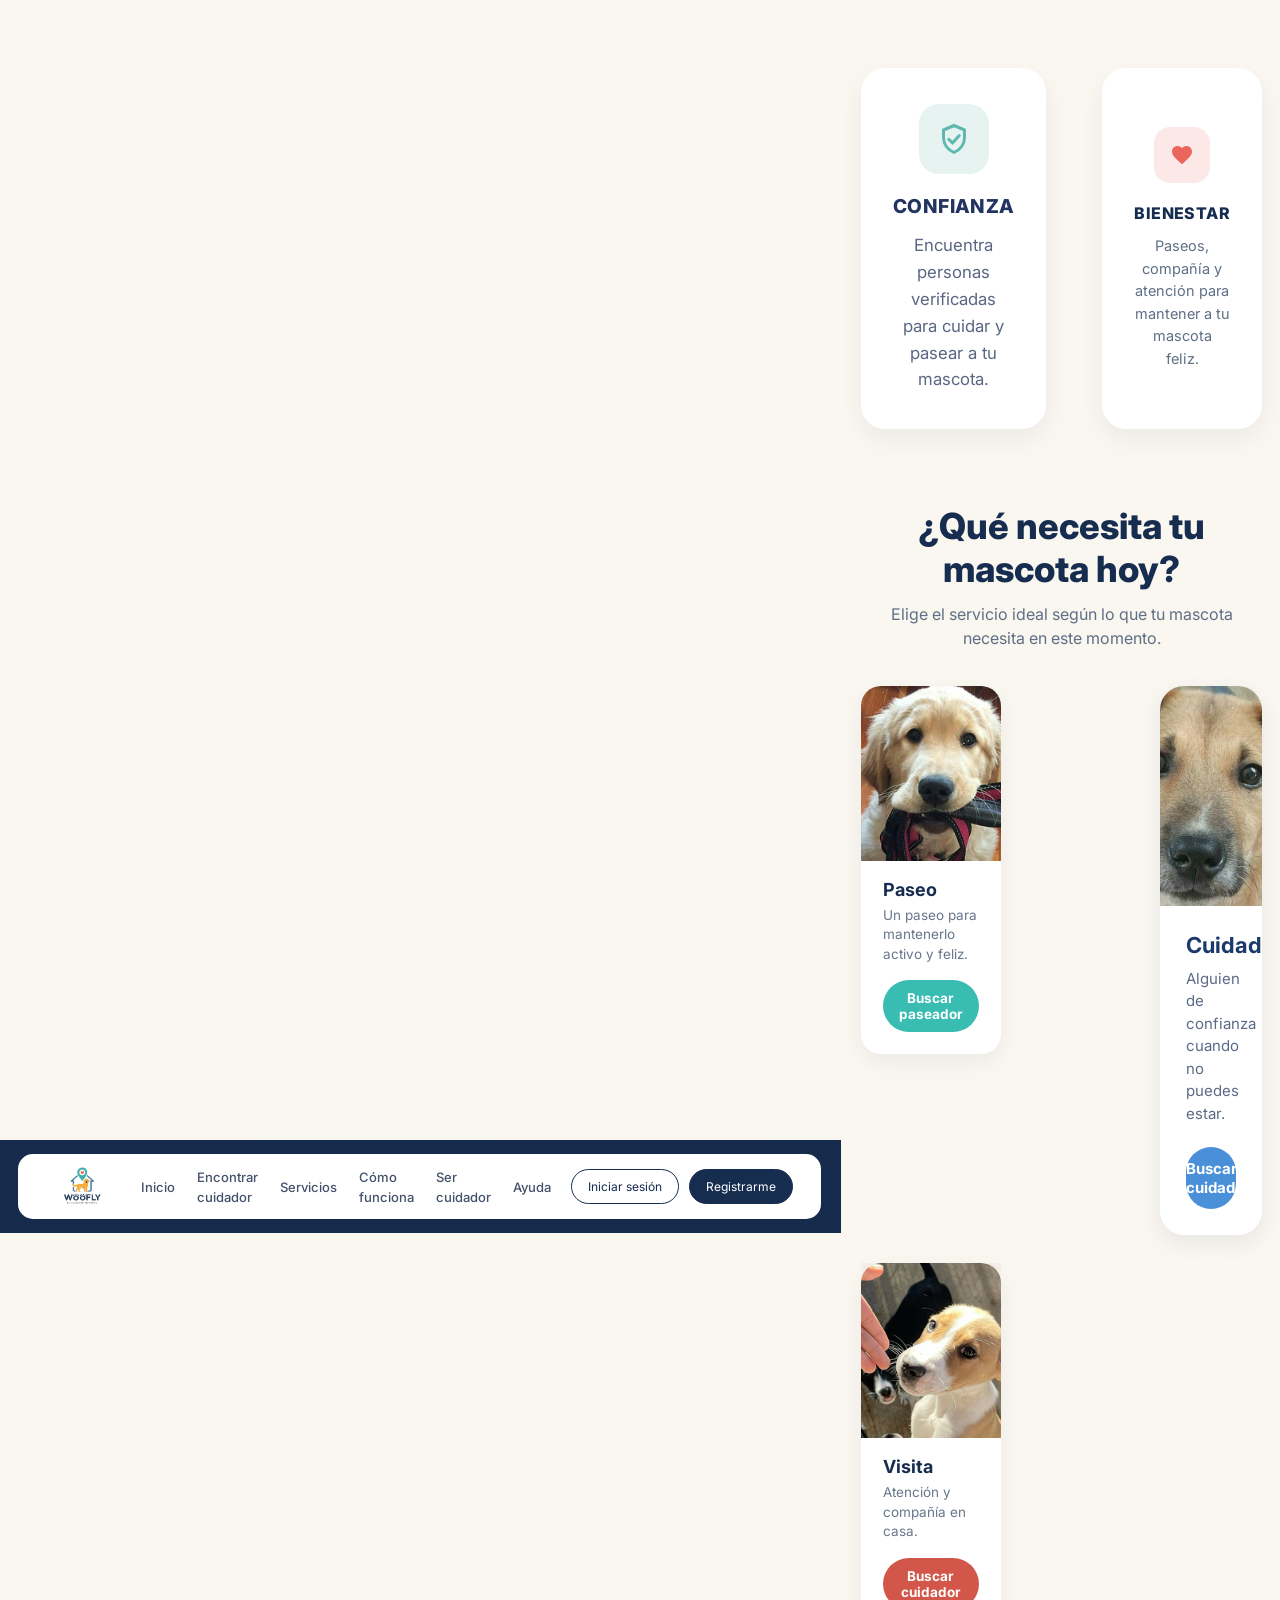
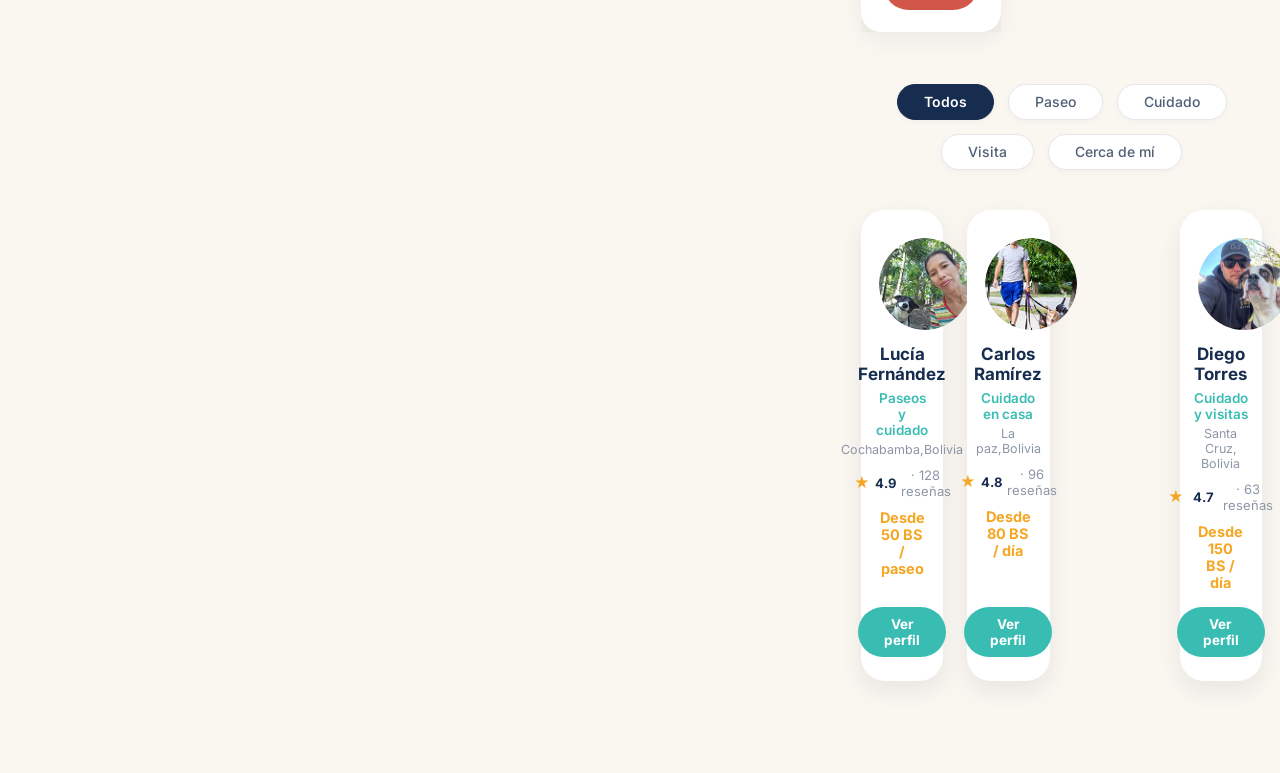
==== commit d2a45595: "añadi W8" ====
--- a/index.html
+++ b/index.html
@@ -22,11 +22,11 @@
 
             <!-- MENÚ DE NAVEGACIÓN -->
             <ul class="nav-links">
-                <li><a href="#w1">Inicio</a></li>
-                <li><a href="#w11">Encontrar cuidador</a></li>
-                <li><a href="#w6">Servicios</a></li>
+                <li><a href="index.html">Inicio</a></li>
+                <li><a href="encontrar.html">Encontrar cuidador</a></li>
+                <li><a href="servicios.html">Servicios</a></li>
                 <li><a href="comofunciona.html">Cómo funciona</a></li>
-                <li><a href="#w49">Ser cuidador</a></li>
+                <li><a href="sercuidador.html">Ser cuidador</a></li>
                 <li><a href="#">Ayuda</a></li>
             </ul>
 
@@ -104,6 +104,32 @@
 
                 <!-- Espacio reservado para Servicio 2 (Cuidado) -->
                 <div class="servicio-espacio"></div>
+<!--W8 Servicio: Cuidado -->
+<!DOCTYPE html>
+<html lang="es">
+<head>
+<meta charset="UTF-8">
+<meta name="viewport" content="width=device-width, initial-scale=1">
+<title>Cuidado | Woofly</title>
+<link rel="preconnect" href="https://fonts.googleapis.com">
+<link href="https://fonts.googleapis.com/css2?family=Inter:wght@400;600;700&display=swap" rel="stylesheet">
+<link rel="stylesheet" href="css/cuidado.css">
+<script src="js/cuidado.js" defer></script>
+</head>
+<body>
+
+<article class="card">
+  <img class="card__img" src="cuidado.jpg" alt="Cachorro mirando a la cámara, listo para ser cuidado">
+  <div class="card__body">
+    <h2 class="card__title">Cuidado</h2>
+    <p class="card__text">Alguien de confianza cuando no puedes estar.</p>
+    <a href="encontrar.html" class="card__btn">Buscar cuidador</a>
+  </div>
+</article>
+
+</body>
+</html>
+
 
                 <!-- W9: SERVICIO DE VISITA (COMPAÑERA) -->
                 <section id="w9">
--- a/css/style.css
+++ b/css/style.css
@@ -1,6 +1,274 @@
+
+
+* {
+    margin: 0;
+    padding: 0;
+    box-sizing: border-box;
+}
+
+html {
+    scroll-behavior: smooth;
+}
+
+body {
+    font-family: 'Inter', Arial, sans-serif;
+    background-color: #faf6f0;
+    color: #252b36;
+}
+
+/* ENCABEZADO */
+.header {
+    width: 100%;
+    padding: 14px 20px;
+    background-color: #172d50;
+    background-image: linear-gradient(
+        rgba(20, 40, 70, 0.35),
+        rgba(20, 40, 70, 0.35)
+    );
+}
+
+/* BARRA DE NAVEGACIÓN */
+.navbar {
+    width: 100%;
+    max-width: 1120px;
+    min-height: 60px;
+    margin: auto;
+    padding: 10px 28px;
+    background-color: #ffffff;
+    border-radius: 15px;
+    display: flex;
+    align-items: center;
+    justify-content: space-between;
+    gap: 20px;
+}
+
+.logo {
+    display: flex;
+    align-items: center;
+    text-decoration: none;
+}
+
+.logo img {
+    width: 75px;
+    height: 45px;
+    object-fit: contain;
+}
+
+/* ENLACES */
+.nav-links {
+    display: flex;
+    align-items: center;
+    justify-content: center;
+    gap: 22px;
+    list-style: none;
+}
+
+.nav-links a {
+    text-decoration: none;
+    color: #43516a;
+    font-size: 13px;
+    font-weight: 500;
+    transition: color 0.3s ease;
+}
+
+.nav-links a:hover,
+.nav-links a.active {
+    color: #172d50;
+    font-weight: 700;
+}
+
+/* BOTONES */
+.nav-buttons {
+    display: flex;
+    align-items: center;
+    gap: 10px;
+    white-space: nowrap;
+}
+
+.btn-login,
+.btn-register {
+    padding: 9px 16px;
+    border-radius: 25px;
+    text-decoration: none;
+    font-size: 12px;
+    transition: all 0.3s ease;
+}
+
+.btn-login {
+    color: #172d50;
+    border: 1px solid #172d50;
+    background-color: white;
+}
+
+.btn-login:hover {
+    background-color: #eef2f8;
+}
+
+.btn-register {
+    color: white;
+    background-color: #172d50;
+    border: 1px solid #172d50;
+}
+
+.btn-register:hover {
+    background-color: #294b78;
+}
+
+@media (max-width: 1000px) {
+    .navbar {
+        flex-wrap: wrap;
+        justify-content: center;
+    }
+    .nav-links {
+        flex-wrap: wrap;
+        gap: 15px;
+    }
+}
+
+@media (max-width: 600px) {
+    .navbar {
+        padding: 18px;
+        flex-direction: column;
+    }
+    .nav-links {
+        flex-direction: column;
+        gap: 15px;
+    }
+    .nav-buttons {
+        margin-top: 5px;
+    }
+}
 /* =================================
-   W3 - BENEFICIO: CONFIANZA
+   CONFIGURACIÓN GENERAL Y W1 (MENÚ)
 ================================= */
+* {
+    margin: 0;
+    padding: 0;
+    box-sizing: border-box;
+}
+
+html {
+    scroll-behavior: smooth;
+}
+
+body {
+    font-family: Arial, sans-serif;
+    background-color: #faf6f0;
+    color: #252b36;
+}
+
+/* ENCABEZADO */
+.header {
+    width: 100%;
+    padding: 14px 20px;
+    background-color: #172d50;
+    background-image: linear-gradient(
+        rgba(20, 40, 70, 0.35),
+        rgba(20, 40, 70, 0.35)
+    );
+}
+
+/* BARRA DE NAVEGACIÓN */
+.navbar {
+    width: 100%;
+    max-width: 1440px;
+    min-height: 60px;
+    margin: auto;
+    padding: 10px 32px;
+    background-color: #ffffff;
+    border-radius: 15px;
+    display: flex;
+    align-items: center;
+    justify-content: space-between;
+    gap: 20px;
+}
+
+.logo {
+    display: flex;
+    align-items: center;
+    text-decoration: none;
+}
+
+.logo img {
+    width: 75px;
+    height: 45px;
+    object-fit: contain;
+}
+
+/* ENLACES */
+.nav-links {
+    display: flex;
+    align-items: center;
+    justify-content: center;
+    gap: 22px;
+    list-style: none;
+}
+
+.nav-links a {
+    text-decoration: none;
+    color: #43516a;
+    font-size: 13px;
+    font-weight: 500;
+    transition: color 0.3s ease;
+}
+
+.nav-links a:hover,
+.nav-links a.active {
+    color: #172d50;
+    font-weight: 700;
+}
+
+/* BOTONES */
+.nav-buttons {
+    display: flex;
+    align-items: center;
+    gap: 10px;
+    white-space: nowrap;
+}
+
+.btn-login,
+.btn-register {
+    padding: 9px 16px;
+    border-radius: 25px;
+    text-decoration: none;
+    font-size: 12px;
+    transition: all 0.3s ease;
+}
+
+.btn-login {
+    color: #172d50;
+    border: 1px solid #172d50;
+    background-color: white;
+}
+
+.btn-login:hover {
+    background-color: #eef2f8;
+}
+
+.btn-register {
+    color: white;
+    background-color: #172d50;
+    border: 1px solid #172d50;
+}
+
+.btn-register:hover {
+    background-color: #294b78;
+}
+@media (max-width: 600px) {
+    .navbar {
+        padding: 18px;
+        flex-direction: column;
+    }
+
+    .nav-links {
+        flex-direction: column;
+        gap: 15px;
+    }
+}
+
+
+/* 
+   W3 - BENEFICIO: CONFIANZA */
 
 #w3 {
     --w3-bg: #f4f0e9;
@@ -83,6 +351,7 @@
         transform: none;
     }
 }
+
 
 
 
@@ -219,6 +488,94 @@
 }
 
 
+:root {
+  --texto: #1B3A6B;
+  --boton: #4A90D9;
+  --boton-hover: #3A7CC2;
+  --fondo: #FBF6F0;
+}
+
+* {
+  box-sizing: border-box;
+  margin: 0;
+  padding: 0;
+}
+
+body {
+  font-family: "Inter", system-ui, sans-serif;
+  background: var(--fondo);
+  min-height: 100vh;
+  display: flex;
+  align-items: center;
+  justify-content: center;
+  padding: 2rem 1rem;
+}
+
+/* Tarjeta "Cuidado" */
+.card {
+  width: 100%;
+  max-width: 400px;
+  background: #fff;
+  border-radius: 24px;
+  overflow: hidden;
+  box-shadow: 0 8px 24px rgba(27, 58, 107, .08);
+  transition: transform .2s, box-shadow .2s;
+}
+
+.card:hover {
+  transform: translateY(-4px);
+  box-shadow: 0 14px 32px rgba(27, 58, 107, .14);
+}
+
+.card__img {
+  display: block;
+  width: 100%;
+  height: 220px;
+  object-fit: cover;
+}
+
+.card__body {
+  padding: 26px;
+}
+
+.card__title {
+  font-size: 22px;
+  font-weight: 700;
+  color: var(--texto);
+  margin-bottom: 10px;
+}
+
+.card__text {
+  font-size: 15px;
+  line-height: 1.5;
+  color: #5b6b86;
+  margin-bottom: 22px;
+}
+
+.card__btn {
+  display: block;
+  width: 100%;
+  padding: 12px 0;
+  border-radius: 999px;
+  background: var(--boton);
+  color: #fff;
+  text-align: center;
+  text-decoration: none;
+  font-size: 15px;
+  font-weight: 700;
+  transition: background .2s, transform .15s;
+}
+
+.card__btn:hover {
+  background: var(--boton-hover);
+  transform: translateY(-2px);
+}
+
+.card__btn:focus-visible {
+  outline: 3px solid var(--texto);
+  outline-offset: 3px;
+}
+
 /* =========================================
    W9 - SERVICIO: VISITA
    Estilos exclusivos de la sección W9
@@ -324,31 +681,6 @@
     outline-offset: 3px;
 }
 
-/* Modo oscuro automático */
-
-@media (prefers-color-scheme: dark) {
-    :root:not([data-theme="light"]) #w9 {
-        --w9-bg: #151a26;
-        --w9-card: #1f2638;
-        --w9-title: #e8edff;
-        --w9-text: #b4bdd6;
-        --w9-boton: #c9503f;
-        --w9-boton-hover: #b0402f;
-        --w9-shadow: 0 12px 32px rgba(0, 0, 0, 0.45);
-    }
-}
-
-/* Modo oscuro manual */
-
-:root[data-theme="dark"] #w9 {
-    --w9-bg: #151a26;
-    --w9-card: #1f2638;
-    --w9-title: #e8edff;
-    --w9-text: #b4bdd6;
-    --w9-boton: #c9503f;
-    --w9-boton-hover: #b0402f;
-    --w9-shadow: 0 12px 32px rgba(0, 0, 0, 0.45);
-}
 
 /* Adaptación para celulares */
 
@@ -906,9 +1238,7 @@
 }
 
 
-/* =================================
-   W39 - LLAMADO A LA ACCIÓN
-================================= */
+
 
 #w39 {
   --w39-azul: #1f3a6e;
@@ -997,3 +1327,426 @@
   }
 }
 
+
+
+
+#w45 {
+    --w45-bg: #fbf7f0;
+    --w45-title: #22345f;
+    --w45-text: #5a6682;
+    --w45-boton: #178f82;
+    --w45-boton-hover: #117468;
+
+    box-sizing: border-box;
+    width: 100%;
+    min-height: 500px;
+    padding: 32px 24px;
+
+    display: flex;
+    align-items: center;
+    justify-content: center;
+
+    background: var(--w45-bg);
+
+    font-family: Inter, "Segoe UI", system-ui, -apple-system,
+        Roboto, Arial, sans-serif;
+}
+
+#w45 *,
+#w45 *::before,
+#w45 *::after {
+    box-sizing: border-box;
+}
+
+/* Distribución principal */
+#w45 .w45-encabezado {
+    width: 100%;
+    max-width: 1100px;
+
+    display: grid;
+    grid-template-columns: 1fr 1fr;
+    gap: 56px;
+    align-items: center;
+}
+
+/* Título */
+#w45 .w45-texto h1 {
+    margin: 0 0 20px;
+    color: var(--w45-title);
+    font-weight: 800;
+    font-size: clamp(1.9rem, 4.2vw, 2.7rem);
+    line-height: 1.2;
+    letter-spacing: -0.01em;
+}
+
+/* Descripción */
+#w45 .w45-texto p {
+    margin: 0 0 28px;
+    color: var(--w45-text);
+    font-size: 1.1rem;
+    line-height: 1.6;
+    max-width: 34em;
+}
+
+/* Botón */
+#w45 .w45-boton {
+    display: inline-block;
+    padding: 16px 32px;
+    border-radius: 999px;
+
+    background: var(--w45-boton);
+    color: #ffffff;
+    text-decoration: none;
+
+    font-weight: 700;
+    font-size: 1.05rem;
+
+    box-shadow: 0 8px 20px rgba(23, 143, 130, 0.35);
+
+    transition: background 0.15s ease, transform 0.15s ease;
+}
+
+#w45 .w45-boton:hover {
+    background: var(--w45-boton-hover);
+    transform: translateY(-2px);
+}
+
+#w45 .w45-boton:focus-visible {
+    outline: 3px solid var(--w45-title);
+    outline-offset: 3px;
+}
+
+/* Imagen */
+#w45 .w45-imagen img {
+    display: block;
+    width: 100%;
+    height: auto;
+    max-height: 420px;
+    object-fit: cover;
+
+    border-radius: 28px;
+    box-shadow: 0 12px 32px rgba(34, 52, 95, 0.18);
+}
+
+
+
+/* Adaptación para celulares */
+@media (max-width: 800px) {
+    #w45 {
+        align-items: flex-start;
+        padding: 24px 18px;
+    }
+
+    #w45 .w45-encabezado {
+        grid-template-columns: 1fr;
+        gap: 28px;
+    }
+
+    #w45 .w45-boton {
+        display: block;
+        text-align: center;
+    }
+}
+
+/* Accesibilidad: reducir movimiento */
+@media (prefers-reduced-motion: reduce) {
+    #w45 .w45-boton {
+        transition: none;
+    }
+
+    #w45 .w45-boton:hover {
+        transform: none;
+    }
+}
+
+
+
+
+
+#w51 {
+    --w51-fondo: #faf6ee;
+    --w51-tarjeta: #ffffff;
+    --w51-navy: #243b6b;
+    --w51-gris: #64708a;
+    --w51-campo: #f7f8fc;
+    --w51-borde: #e3e7f0;
+    --w51-teal: #67bcb4;
+    --w51-teal-oscuro: #3f9d94;
+    --w51-teal-claro: #f3faf9;
+    --w51-error: #c0392b;
+    --w51-error-fondo: #fdf0ee;
+    --w51-ok: #2e7d5b;
+
+    box-sizing: border-box;
+    width: 100%;
+    padding: 40px 16px;
+    color: var(--w51-navy);
+    font-family: "Inter", system-ui, -apple-system, "Segoe UI", sans-serif;
+}
+
+#w51 *,
+#w51 *::before,
+#w51 *::after {
+    box-sizing: border-box;
+}
+
+#w51 .w51-tarjeta {
+    width: 100%;
+    max-width: 1100px;
+    margin: 0 auto;
+    padding: 56px 64px 60px;
+    background: var(--w51-tarjeta);
+    border-radius: 36px;
+    box-shadow: 0 20px 50px rgba(36, 59, 107, .10);
+}
+
+#w51 h1 {
+    margin: 0 0 12px;
+    text-align: center;
+    font-size: 2rem;
+    font-weight: 700;
+}
+
+#w51 .w51-intro {
+    margin: 0 0 36px;
+    text-align: center;
+    color: var(--w51-gris);
+    font-size: 1.05rem;
+}
+
+#w51 .w51-rejilla {
+    display: grid;
+    grid-template-columns: 1fr 1fr;
+    gap: 20px 28px;
+}
+
+#w51 .w51-completo {
+    grid-column: 1 / -1;
+}
+
+#w51 .w51-campo {
+    display: flex;
+    flex-direction: column;
+}
+
+#w51 label,
+#w51 .w51-etiqueta {
+    margin-bottom: 8px;
+    font-size: .95rem;
+    font-weight: 500;
+}
+
+#w51 .w51-req {
+    margin-left: 2px;
+    color: var(--w51-error);
+}
+
+#w51 input[type="text"],
+#w51 input[type="number"],
+#w51 select,
+#w51 textarea {
+    width: 100%;
+    padding: 16px 22px;
+    border: 1px solid var(--w51-borde);
+    border-radius: 16px;
+    background: var(--w51-campo);
+    color: var(--w51-navy);
+    font: inherit;
+    transition: border-color .15s, box-shadow .15s;
+}
+
+#w51 textarea {
+    min-height: 120px;
+    resize: vertical;
+}
+
+#w51 select {
+    appearance: none;
+    cursor: pointer;
+    padding-right: 48px;
+    background-image: url("data:image/svg+xml,%3Csvg xmlns='http://www.w3.org/2000/svg' width='16' height='16' fill='none' stroke='%2364708a' stroke-width='2' stroke-linecap='round' stroke-linejoin='round'%3E%3Cpath d='m3 6 5 5 5-5'/%3E%3C/svg%3E");
+    background-repeat: no-repeat;
+    background-position: right 20px center;
+}
+
+#w51 input::placeholder,
+#w51 textarea::placeholder {
+    color: #a3adc2;
+}
+
+#w51 input:focus,
+#w51 select:focus,
+#w51 textarea:focus,
+#w51 .w51-subida:focus-within {
+    outline: none;
+    border-color: var(--w51-teal);
+    box-shadow: 0 0 0 4px rgba(103, 188, 180, .25);
+}
+
+/* Subida de fotografía */
+
+#w51 .w51-subida {
+    position: relative;
+    display: flex;
+    min-height: 230px;
+    flex-direction: column;
+    align-items: center;
+    justify-content: center;
+    gap: 8px;
+    padding: 24px;
+    border: 1px solid #aedbd6;
+    border-radius: 20px;
+    background: var(--w51-teal-claro);
+    text-align: center;
+    cursor: pointer;
+    transition: background .15s, border-color .15s;
+}
+
+#w51 .w51-subida.arrastrando {
+    border-color: var(--w51-teal);
+    background: #e3f4f2;
+}
+
+#w51 .w51-subida input {
+    position: absolute;
+    inset: 0;
+    width: 100%;
+    height: 100%;
+    opacity: 0;
+    cursor: pointer;
+}
+
+#w51 .w51-subida svg {
+    width: 40px;
+    height: 40px;
+    stroke: var(--w51-teal);
+}
+
+#w51 .w51-subida strong {
+    font-weight: 500;
+}
+
+#w51 .w51-subida small {
+    color: var(--w51-gris);
+}
+
+#w51 .w51-subida img {
+    display: none;
+    max-width: 100%;
+    max-height: 150px;
+    border-radius: 14px;
+    object-fit: cover;
+}
+
+#w51 .w51-subida.w51-con-foto img {
+    display: block;
+}
+
+#w51 .w51-subida.w51-con-foto svg,
+#w51 .w51-subida.w51-con-foto small {
+    display: none;
+}
+
+/* Mensajes de validación */
+
+#w51 .w51-msg-error {
+    display: none;
+    margin-top: 6px;
+    color: var(--w51-error);
+    font-size: .85rem;
+}
+
+#w51 .w51-campo.w51-invalido .w51-msg-error {
+    display: block;
+}
+
+#w51 .w51-campo.w51-invalido input:not([type="file"]),
+#w51 .w51-campo.w51-invalido select,
+#w51 .w51-campo.w51-invalido textarea {
+    border-color: var(--w51-error);
+    background: var(--w51-error-fondo);
+}
+
+#w51 .w51-campo.w51-invalido .w51-subida {
+    border-color: var(--w51-error);
+    background: var(--w51-error-fondo);
+}
+
+#w51 .w51-aviso {
+    display: none;
+    margin: 24px 0 0;
+    padding: 14px 18px;
+    border-radius: 14px;
+    font-size: .95rem;
+}
+
+#w51 .w51-aviso.w51-error {
+    display: block;
+    background: var(--w51-error-fondo);
+    color: var(--w51-error);
+}
+
+#w51 .w51-aviso.w51-ok {
+    display: block;
+    background: #eaf6f0;
+    color: var(--w51-ok);
+}
+
+/* Botón de registro */
+
+#w51 .w51-boton {
+    width: 100%;
+    margin-top: 32px;
+    padding: 20px;
+    border: 0;
+    border-radius: 999px;
+    background: var(--w51-teal);
+    color: #ffffff;
+    font: inherit;
+    font-size: 1.05rem;
+    font-weight: 700;
+    cursor: pointer;
+    transition: background .15s, transform .1s;
+}
+
+#w51 .w51-boton:hover {
+    background: var(--w51-teal-oscuro);
+}
+
+#w51 .w51-boton:active {
+    transform: scale(.99);
+}
+
+#w51 .w51-boton:focus-visible {
+    outline: 3px solid var(--w51-navy);
+    outline-offset: 3px;
+}
+
+/* Adaptación a pantallas pequeñas */
+
+@media (max-width: 720px) {
+    #w51 {
+        padding: 16px 10px;
+    }
+
+    #w51 .w51-tarjeta {
+        padding: 36px 22px 40px;
+        border-radius: 28px;
+    }
+
+    #w51 h1 {
+        font-size: 1.6rem;
+    }
+
+    #w51 .w51-rejilla {
+        grid-template-columns: 1fr;
+    }
+}
+
+@media (prefers-reduced-motion: reduce) {
+    #w51 *,
+    #w51 *::before,
+    #w51 *::after {
+        transition: none !important;
+    }
+  }
